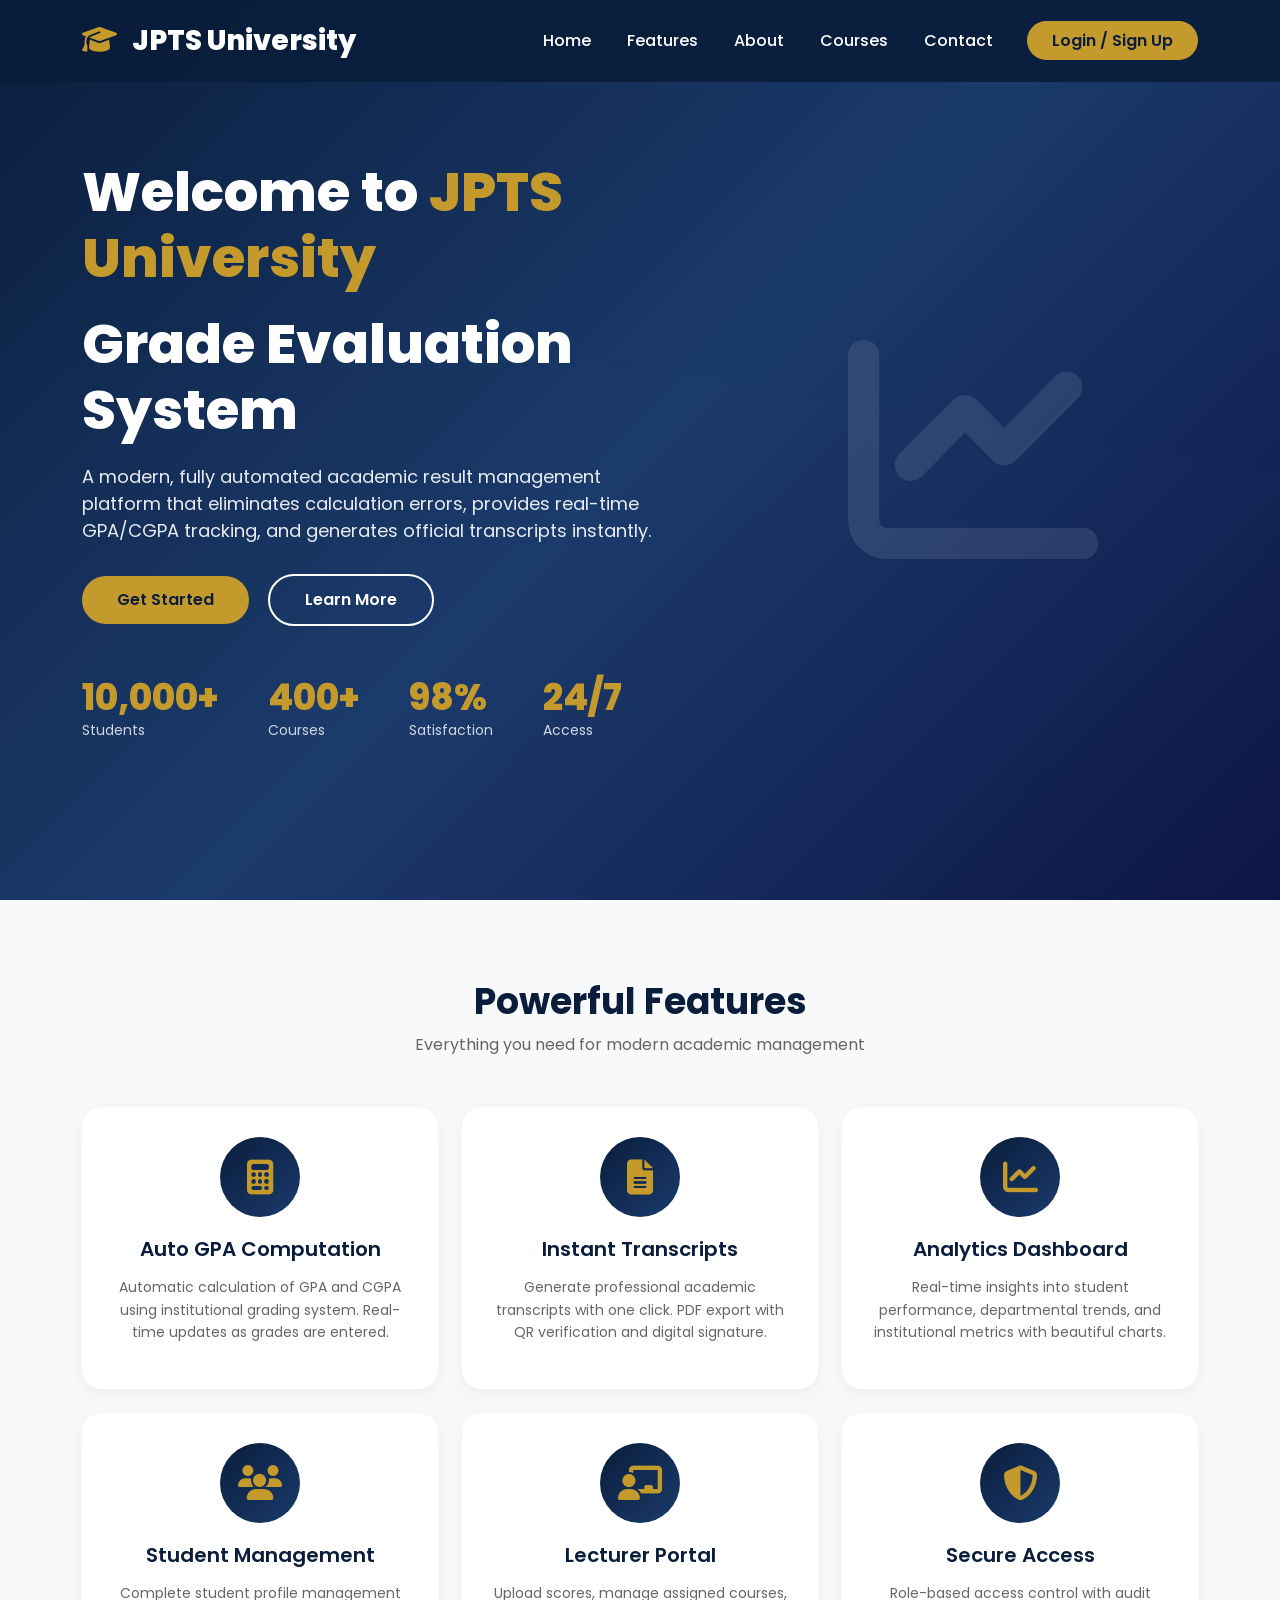
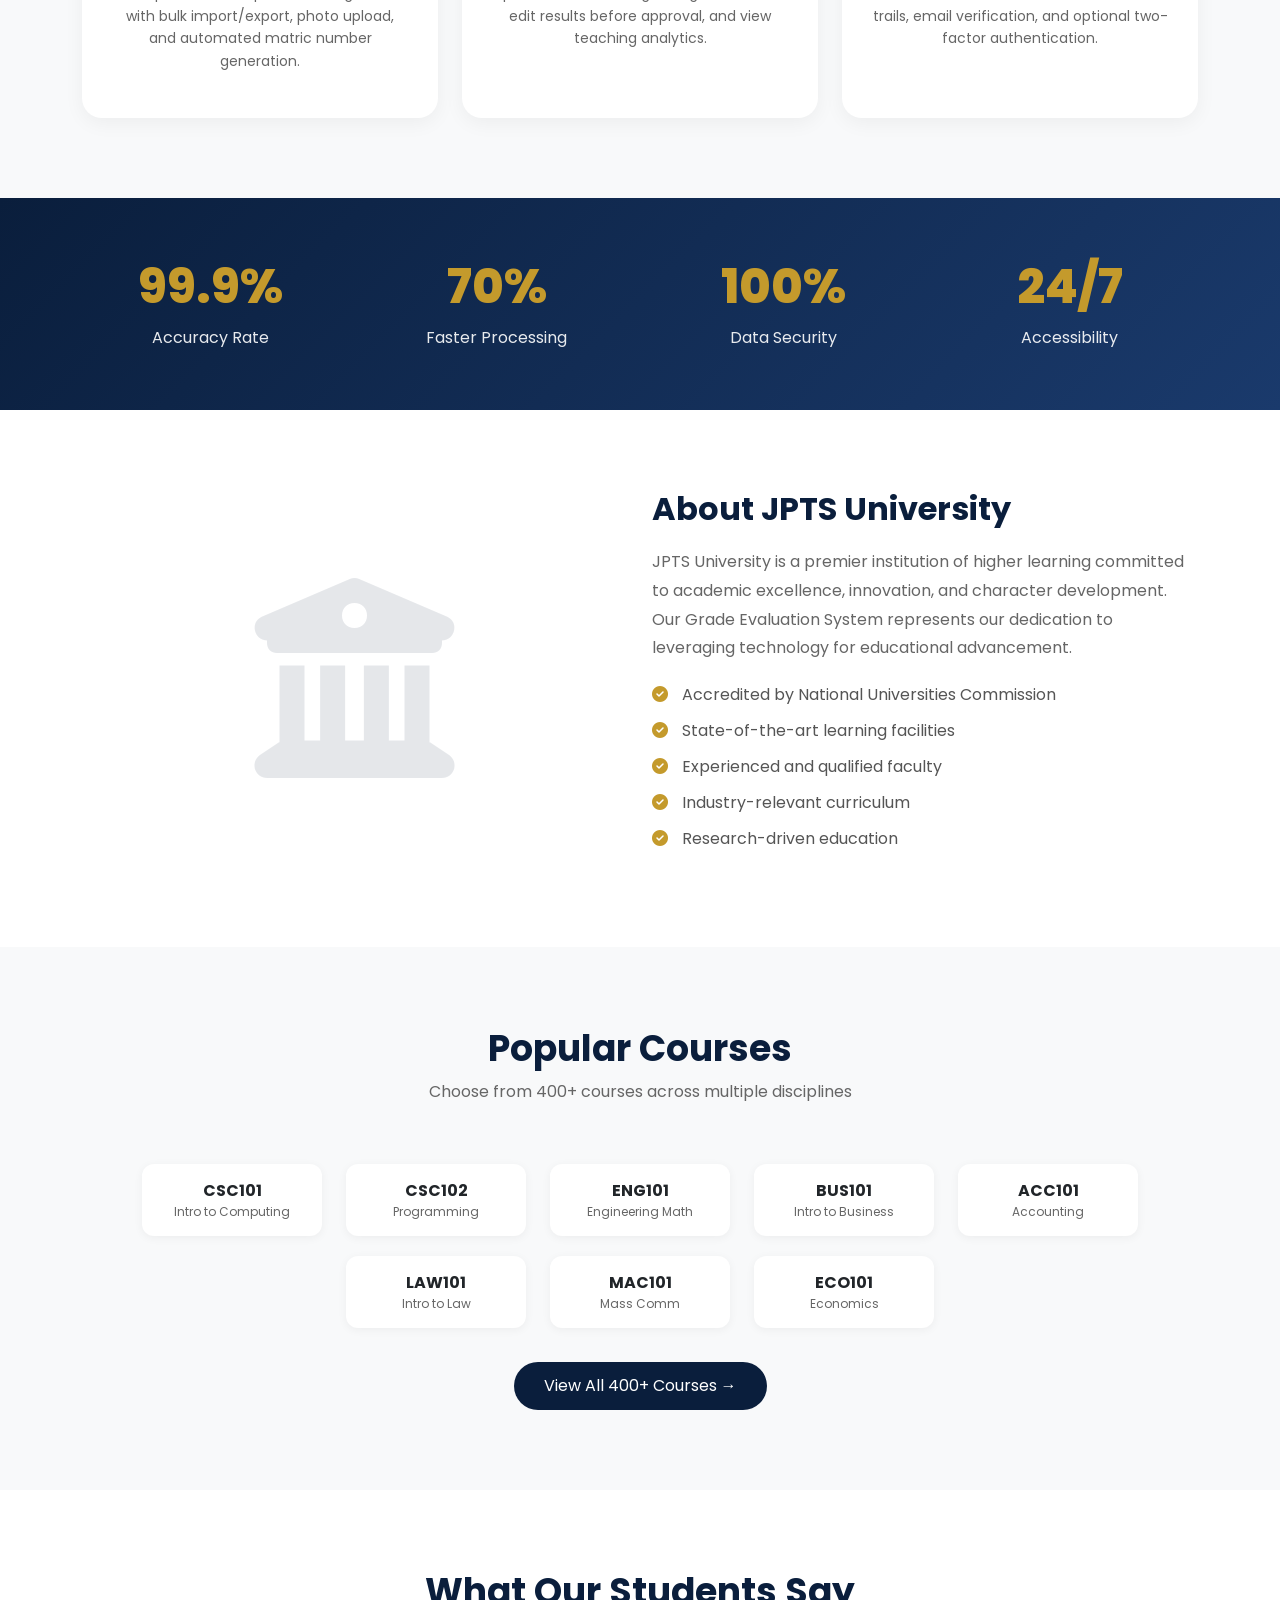
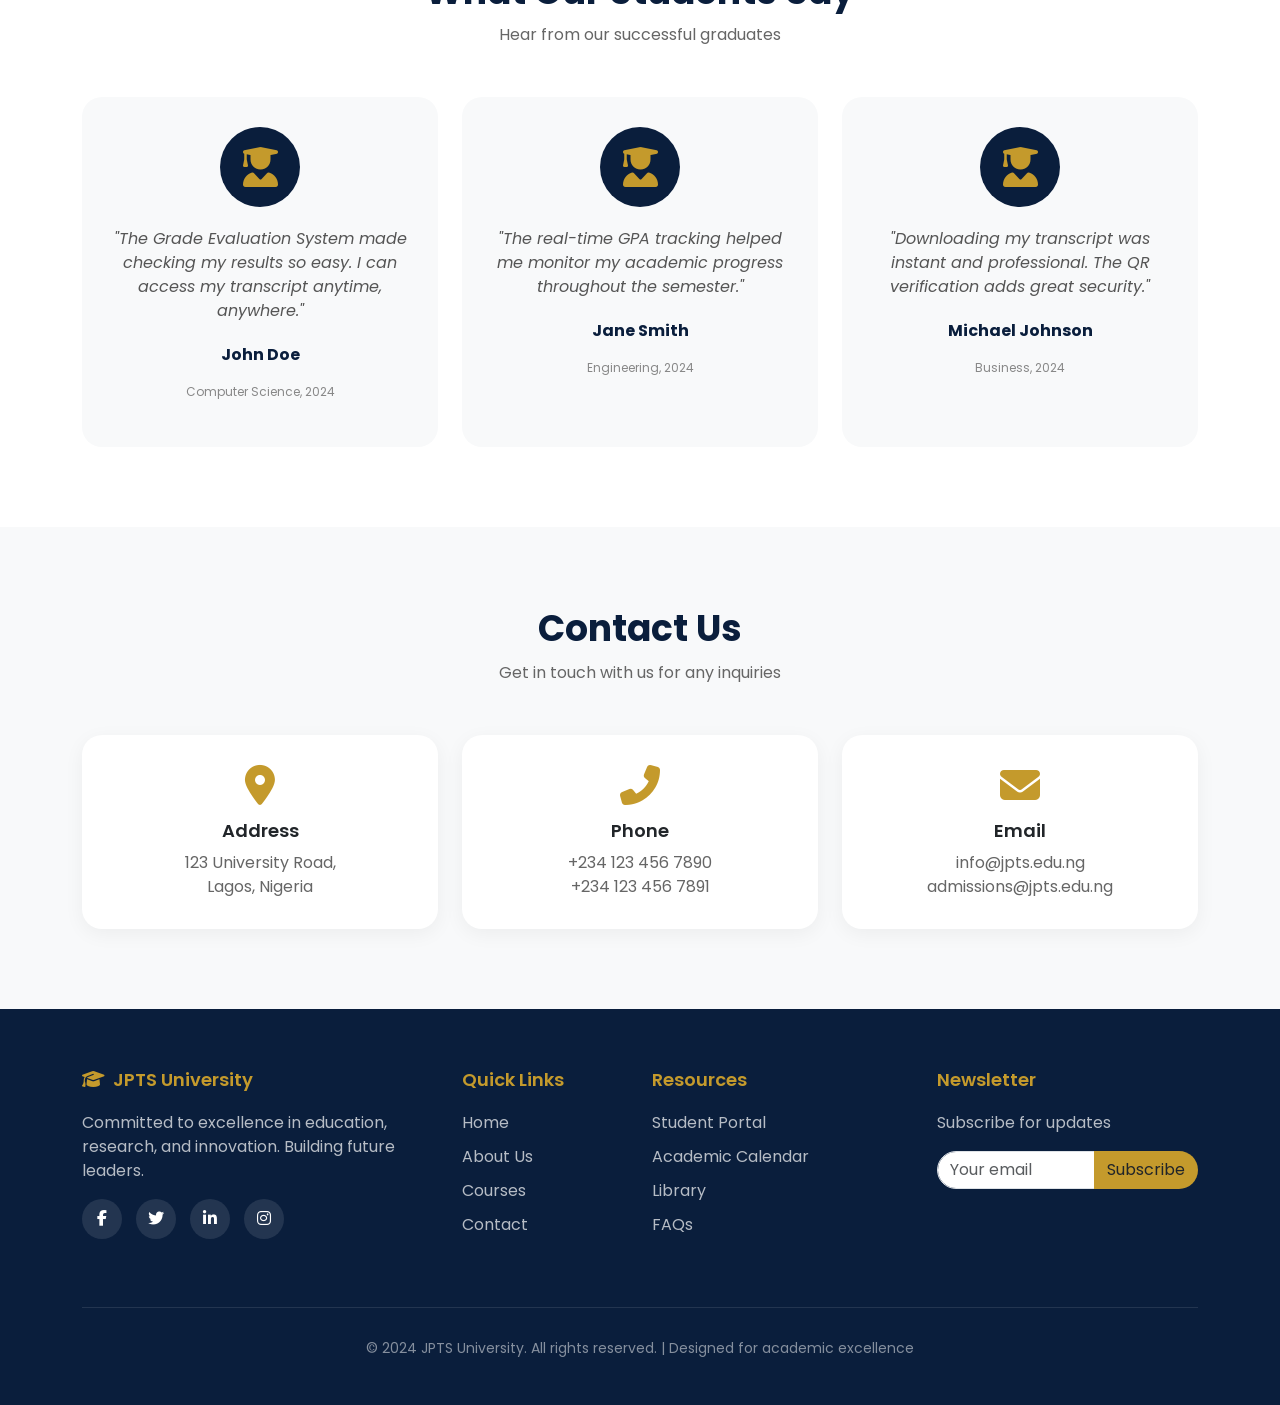
==== index.html @ 18e012ec "Add files via upload "Academic result management platform for JPTS Institute with GPA calculation, t" ====
<!DOCTYPE html>
<html lang="en">
<head>
    <meta charset="UTF-8">
    <meta name="viewport" content="width=device-width, initial-scale=1.0">
    <title>JPTS University - Grade Evaluation System</title>
    <link href="https://cdn.jsdelivr.net/npm/bootstrap@5.3.0/dist/css/bootstrap.min.css" rel="stylesheet">
    <link rel="stylesheet" href="https://cdnjs.cloudflare.com/ajax/libs/font-awesome/6.4.0/css/all.min.css">
    <link href="https://fonts.googleapis.com/css2?family=Poppins:wght@300;400;500;600;700;800&display=swap" rel="stylesheet">
    <style>
        * {
            margin: 0;
            padding: 0;
            box-sizing: border-box;
        }

        body {
            font-family: 'Poppins', sans-serif;
            overflow-x: hidden;
        }

        /* Navigation */
        .navbar {
            background: rgba(10, 30, 60, 0.95);
            backdrop-filter: blur(10px);
            padding: 15px 0;
            position: fixed;
            top: 0;
            width: 100%;
            z-index: 1000;
            transition: all 0.3s;
        }

        .navbar.scrolled {
            background: #0a1e3c;
            box-shadow: 0 5px 20px rgba(0,0,0,0.1);
        }

        .navbar-brand {
            font-size: 28px;
            font-weight: 800;
            color: white !important;
        }

        .navbar-brand i {
            color: #c49a2c;
            margin-right: 10px;
        }

        .nav-link {
            color: white !important;
            font-weight: 500;
            margin: 0 10px;
            transition: 0.3s;
        }

        .nav-link:hover {
            color: #c49a2c !important;
        }

        .btn-nav-login {
            background: #c49a2c;
            color: #0a1e3c;
            padding: 8px 25px;
            border-radius: 50px;
            font-weight: 600;
            transition: 0.3s;
            text-decoration: none;
        }

        .btn-nav-login:hover {
            background: #ffd700;
            transform: translateY(-2px);
            color: #0a1e3c;
        }

        /* Hero Section */
        .hero {
            min-height: 100vh;
            background: linear-gradient(135deg, #0a1e3c 0%, #1a3a6c 50%, #0c1445 100%);
            position: relative;
            display: flex;
            align-items: center;
            overflow: hidden;
        }

        .hero::before {
            content: '';
            position: absolute;
            top: 0;
            left: 0;
            right: 0;
            bottom: 0;
            background: url('data:image/svg+xml,<svg xmlns="http://www.w3.org/2000/svg" viewBox="0 0 1440 320"><path fill="rgba(255,255,255,0.05)" d="M0,96L48,112C96,128,192,160,288,160C384,160,480,128,576,122.7C672,117,768,139,864,154.7C960,171,1056,181,1152,165.3C1248,149,1344,107,1392,85.3L1440,64L1440,320L1392,320C1344,320,1248,320,1152,320C1056,320,960,320,864,320C768,320,672,320,576,320C480,320,384,320,288,320C192,320,96,320,48,320L0,320Z"></path></svg>') no-repeat bottom;
            background-size: cover;
            opacity: 0.1;
        }

        .hero-content {
            position: relative;
            z-index: 1;
            color: white;
            padding: 100px 0;
        }

        .hero-title {
            font-size: 55px;
            font-weight: 800;
            margin-bottom: 20px;
            line-height: 1.2;
        }

        .hero-title span {
            color: #c49a2c;
        }

        .hero-subtitle {
            font-size: 18px;
            margin-bottom: 30px;
            opacity: 0.9;
            max-width: 600px;
        }

        .hero-buttons .btn {
            padding: 12px 35px;
            border-radius: 50px;
            font-weight: 600;
            margin-right: 15px;
            transition: 0.3s;
            display: inline-block;
        }

        .btn-primary-custom {
            background: #c49a2c;
            color: #0a1e3c;
            border: none;
            text-decoration: none;
        }

        .btn-primary-custom:hover {
            background: #ffd700;
            transform: translateY(-3px);
            box-shadow: 0 10px 20px rgba(0,0,0,0.2);
            color: #0a1e3c;
        }

        .btn-outline-custom {
            background: transparent;
            border: 2px solid white;
            color: white;
            text-decoration: none;
        }

        .btn-outline-custom:hover {
            background: white;
            color: #0a1e3c;
            transform: translateY(-3px);
        }

        .hero-stats {
            display: flex;
            gap: 50px;
            margin-top: 50px;
        }

        .stat-item h3 {
            font-size: 36px;
            font-weight: 800;
            margin: 0;
            color: #c49a2c;
        }

        .stat-item p {
            margin: 0;
            font-size: 14px;
            opacity: 0.8;
        }

        /* Features Section */
        .features {
            padding: 80px 0;
            background: #f8f9fa;
        }

        .section-title {
            text-align: center;
            margin-bottom: 50px;
        }

        .section-title h2 {
            font-size: 36px;
            font-weight: 700;
            color: #0a1e3c;
            margin-bottom: 10px;
        }

        .section-title p {
            color: #666;
            font-size: 16px;
        }

        .feature-card {
            background: white;
            border-radius: 20px;
            padding: 30px;
            text-align: center;
            transition: all 0.3s;
            height: 100%;
            box-shadow: 0 5px 20px rgba(0,0,0,0.05);
        }

        .feature-card:hover {
            transform: translateY(-10px);
            box-shadow: 0 15px 35px rgba(0,0,0,0.1);
        }

        .feature-icon {
            width: 80px;
            height: 80px;
            background: linear-gradient(135deg, #0a1e3c, #1a3a6c);
            border-radius: 50%;
            display: flex;
            align-items: center;
            justify-content: center;
            margin: 0 auto 20px;
        }

        .feature-icon i {
            font-size: 35px;
            color: #c49a2c;
        }

        .feature-card h4 {
            font-size: 20px;
            font-weight: 600;
            margin-bottom: 15px;
            color: #0a1e3c;
        }

        .feature-card p {
            color: #666;
            font-size: 14px;
            line-height: 1.6;
        }

        /* About Section */
        .about {
            padding: 80px 0;
            background: white;
        }

        .about-image {
            text-align: center;
        }

        .about-image i {
            font-size: 200px;
            color: #0a1e3c;
            opacity: 0.1;
        }

        .about-content h3 {
            font-size: 32px;
            font-weight: 700;
            color: #0a1e3c;
            margin-bottom: 20px;
        }

        .about-content p {
            color: #666;
            line-height: 1.8;
            margin-bottom: 20px;
        }

        .about-list {
            list-style: none;
            padding: 0;
        }

        .about-list li {
            margin-bottom: 12px;
            color: #555;
        }

        .about-list li i {
            color: #c49a2c;
            margin-right: 10px;
        }

        /* Stats Section */
        .stats-section {
            background: linear-gradient(135deg, #0a1e3c, #1a3a6c);
            padding: 60px 0;
            color: white;
        }

        .stats-grid {
            display: grid;
            grid-template-columns: repeat(4, 1fr);
            gap: 30px;
            text-align: center;
        }

        .stats-item h2 {
            font-size: 48px;
            font-weight: 800;
            margin: 0;
            color: #c49a2c;
        }

        .stats-item p {
            margin: 10px 0 0;
            font-size: 16px;
            opacity: 0.9;
        }

        /* Courses Preview Section */
        .courses-preview {
            padding: 80px 0;
            background: #f8f9fa;
        }

        .course-badge {
            background: white;
            border-radius: 12px;
            padding: 15px 20px;
            margin: 10px;
            display: inline-block;
            box-shadow: 0 2px 10px rgba(0,0,0,0.05);
            transition: 0.3s;
            text-align: center;
            min-width: 180px;
        }

        .course-badge:hover {
            transform: translateY(-5px);
            box-shadow: 0 10px 25px rgba(0,0,0,0.1);
            background: #0a1e3c;
            color: white;
        }

        .course-badge .course-code {
            font-weight: 700;
            font-size: 16px;
        }

        .course-badge .course-title {
            font-size: 12px;
            color: #666;
        }

        .course-badge:hover .course-title {
            color: #ccc;
        }

        /* Testimonials */
        .testimonials {
            padding: 80px 0;
            background: white;
        }

        .testimonial-card {
            background: #f8f9fa;
            border-radius: 20px;
            padding: 30px;
            text-align: center;
            transition: 0.3s;
            height: 100%;
        }

        .testimonial-card:hover {
            transform: translateY(-5px);
        }

        .testimonial-avatar {
            width: 80px;
            height: 80px;
            background: #0a1e3c;
            border-radius: 50%;
            display: flex;
            align-items: center;
            justify-content: center;
            margin: 0 auto 20px;
        }

        .testimonial-avatar i {
            font-size: 40px;
            color: #c49a2c;
        }

        .testimonial-text {
            font-style: italic;
            color: #555;
            margin-bottom: 20px;
        }

        .testimonial-name {
            font-weight: 700;
            color: #0a1e3c;
        }

        .testimonial-title {
            font-size: 12px;
            color: #888;
        }

        /* Contact Section */
        .contact {
            padding: 80px 0;
            background: #f8f9fa;
        }

        .contact-info {
            background: white;
            border-radius: 20px;
            padding: 30px;
            text-align: center;
            height: 100%;
            box-shadow: 0 5px 20px rgba(0,0,0,0.05);
        }

        .contact-info i {
            font-size: 40px;
            color: #c49a2c;
            margin-bottom: 15px;
        }

        .contact-info h4 {
            font-size: 18px;
            font-weight: 600;
            margin-bottom: 10px;
        }

        .contact-info p {
            color: #666;
            margin: 0;
        }

        /* Footer */
        .footer {
            background: #0a1e3c;
            color: white;
            padding: 60px 0 30px;
        }

        .footer h5 {
            font-size: 18px;
            font-weight: 600;
            margin-bottom: 20px;
            color: #c49a2c;
        }

        .footer-links {
            list-style: none;
            padding: 0;
        }

        .footer-links li {
            margin-bottom: 10px;
        }

        .footer-links a {
            color: rgba(255,255,255,0.7);
            text-decoration: none;
            transition: 0.3s;
        }

        .footer-links a:hover {
            color: #c49a2c;
            padding-left: 5px;
        }

        .social-links a {
            display: inline-block;
            width: 40px;
            height: 40px;
            background: rgba(255,255,255,0.1);
            border-radius: 50%;
            text-align: center;
            line-height: 40px;
            color: white;
            margin-right: 10px;
            transition: 0.3s;
        }

        .social-links a:hover {
            background: #c49a2c;
            transform: translateY(-3px);
        }

        .footer-bottom {
            text-align: center;
            padding-top: 30px;
            margin-top: 30px;
            border-top: 1px solid rgba(255,255,255,0.1);
            font-size: 14px;
            color: rgba(255,255,255,0.5);
        }

        /* Back to Top */
        .back-to-top {
            position: fixed;
            bottom: 30px;
            right: 30px;
            width: 50px;
            height: 50px;
            background: #c49a2c;
            border-radius: 50%;
            display: flex;
            align-items: center;
            justify-content: center;
            color: #0a1e3c;
            cursor: pointer;
            opacity: 0;
            visibility: hidden;
            transition: 0.3s;
            z-index: 999;
        }

        .back-to-top.show {
            opacity: 1;
            visibility: visible;
        }

        .back-to-top:hover {
            background: #ffd700;
            transform: translateY(-3px);
        }

        /* Responsive */
        @media (max-width: 768px) {
            .hero-title {
                font-size: 36px;
            }
            .stats-grid {
                grid-template-columns: repeat(2, 1fr);
            }
            .hero-stats {
                flex-wrap: wrap;
                gap: 20px;
            }
            .section-title h2 {
                font-size: 28px;
            }
        }
    </style>
</head>
<body>
    <!-- Navigation -->
    <nav class="navbar navbar-expand-lg">
        <div class="container">
            <a class="navbar-brand" href="#">
                <i class="fas fa-graduation-cap"></i> JPTS University
            </a>
            <button class="navbar-toggler" type="button" data-bs-toggle="collapse" data-bs-target="#navbarNav">
                <span class="navbar-toggler-icon bg-white rounded"></span>
            </button>
            <div class="collapse navbar-collapse" id="navbarNav">
                <ul class="navbar-nav ms-auto align-items-center">
                    <li class="nav-item"><a class="nav-link" href="#home">Home</a></li>
                    <li class="nav-item"><a class="nav-link" href="#features">Features</a></li>
                    <li class="nav-item"><a class="nav-link" href="#about">About</a></li>
                    <li class="nav-item"><a class="nav-link" href="#courses">Courses</a></li>
                    <li class="nav-item"><a class="nav-link" href="#contact">Contact</a></li>
                    <li class="nav-item ms-lg-3">
                        <a class="btn-nav-login" href="login.html">Login / Sign Up</a>
                    </li>
                </ul>
            </div>
        </div>
    </nav>

    <!-- Hero Section -->
    <section id="home" class="hero">
        <div class="container">
            <div class="hero-content">
                <div class="row align-items-center">
                    <div class="col-lg-7">
                        <h1 class="hero-title">Welcome to <span>JPTS University</span></h1>
                        <h1 class="hero-title">Grade Evaluation System</h1>
                        <p class="hero-subtitle">A modern, fully automated academic result management platform that eliminates calculation errors, provides real-time GPA/CGPA tracking, and generates official transcripts instantly.</p>
                        <div class="hero-buttons">
                            <a href="login.html" class="btn btn-primary-custom">Get Started</a>
                            <a href="#features" class="btn btn-outline-custom">Learn More</a>
                        </div>
                        <div class="hero-stats">
                            <div class="stat-item">
                                <h3>10,000+</h3>
                                <p>Students</p>
                            </div>
                            <div class="stat-item">
                                <h3>400+</h3>
                                <p>Courses</p>
                            </div>
                            <div class="stat-item">
                                <h3>98%</h3>
                                <p>Satisfaction</p>
                            </div>
                            <div class="stat-item">
                                <h3>24/7</h3>
                                <p>Access</p>
                            </div>
                        </div>
                    </div>
                    <div class="col-lg-5 text-center d-none d-lg-block">
                        <i class="fas fa-chart-line" style="font-size: 250px; color: rgba(255,255,255,0.1);"></i>
                    </div>
                </div>
            </div>
        </div>
    </section>

    <!-- Features Section -->
    <section id="features" class="features">
        <div class="container">
            <div class="section-title">
                <h2>Powerful Features</h2>
                <p>Everything you need for modern academic management</p>
            </div>
            <div class="row g-4">
                <div class="col-md-6 col-lg-4">
                    <div class="feature-card">
                        <div class="feature-icon"><i class="fas fa-calculator"></i></div>
                        <h4>Auto GPA Computation</h4>
                        <p>Automatic calculation of GPA and CGPA using institutional grading system. Real-time updates as grades are entered.</p>
                    </div>
                </div>
                <div class="col-md-6 col-lg-4">
                    <div class="feature-card">
                        <div class="feature-icon"><i class="fas fa-file-alt"></i></div>
                        <h4>Instant Transcripts</h4>
                        <p>Generate professional academic transcripts with one click. PDF export with QR verification and digital signature.</p>
                    </div>
                </div>
                <div class="col-md-6 col-lg-4">
                    <div class="feature-card">
                        <div class="feature-icon"><i class="fas fa-chart-line"></i></div>
                        <h4>Analytics Dashboard</h4>
                        <p>Real-time insights into student performance, departmental trends, and institutional metrics with beautiful charts.</p>
                    </div>
                </div>
                <div class="col-md-6 col-lg-4">
                    <div class="feature-card">
                        <div class="feature-icon"><i class="fas fa-users"></i></div>
                        <h4>Student Management</h4>
                        <p>Complete student profile management with bulk import/export, photo upload, and automated matric number generation.</p>
                    </div>
                </div>
                <div class="col-md-6 col-lg-4">
                    <div class="feature-card">
                        <div class="feature-icon"><i class="fas fa-chalkboard-teacher"></i></div>
                        <h4>Lecturer Portal</h4>
                        <p>Upload scores, manage assigned courses, edit results before approval, and view teaching analytics.</p>
                    </div>
                </div>
                <div class="col-md-6 col-lg-4">
                    <div class="feature-card">
                        <div class="feature-icon"><i class="fas fa-shield-alt"></i></div>
                        <h4>Secure Access</h4>
                        <p>Role-based access control with audit trails, email verification, and optional two-factor authentication.</p>
                    </div>
                </div>
            </div>
        </div>
    </section>

    <!-- Stats Section -->
    <section class="stats-section">
        <div class="container">
            <div class="stats-grid">
                <div class="stats-item">
                    <h2>99.9%</h2>
                    <p>Accuracy Rate</p>
                </div>
                <div class="stats-item">
                    <h2>70%</h2>
                    <p>Faster Processing</p>
                </div>
                <div class="stats-item">
                    <h2>100%</h2>
                    <p>Data Security</p>
                </div>
                <div class="stats-item">
                    <h2>24/7</h2>
                    <p>Accessibility</p>
                </div>
            </div>
        </div>
    </section>

    <!-- About Section -->
    <section id="about" class="about">
        <div class="container">
            <div class="row align-items-center">
                <div class="col-lg-6">
                    <div class="about-image">
                        <i class="fas fa-university"></i>
                    </div>
                </div>
                <div class="col-lg-6">
                    <div class="about-content">
                        <h3>About JPTS University</h3>
                        <p>JPTS University is a premier institution of higher learning committed to academic excellence, innovation, and character development. Our Grade Evaluation System represents our dedication to leveraging technology for educational advancement.</p>
                        <ul class="about-list">
                            <li><i class="fas fa-check-circle"></i> Accredited by National Universities Commission</li>
                            <li><i class="fas fa-check-circle"></i> State-of-the-art learning facilities</li>
                            <li><i class="fas fa-check-circle"></i> Experienced and qualified faculty</li>
                            <li><i class="fas fa-check-circle"></i> Industry-relevant curriculum</li>
                            <li><i class="fas fa-check-circle"></i> Research-driven education</li>
                        </ul>
                    </div>
                </div>
            </div>
        </div>
    </section>

    <!-- Courses Preview Section -->
    <section id="courses" class="courses-preview">
        <div class="container">
            <div class="section-title">
                <h2>Popular Courses</h2>
                <p>Choose from 400+ courses across multiple disciplines</p>
            </div>
            <div class="text-center">
                <div class="course-badge">
                    <div class="course-code">CSC101</div>
                    <div class="course-title">Intro to Computing</div>
                </div>
                <div class="course-badge">
                    <div class="course-code">CSC102</div>
                    <div class="course-title">Programming</div>
                </div>
                <div class="course-badge">
                    <div class="course-code">ENG101</div>
                    <div class="course-title">Engineering Math</div>
                </div>
                <div class="course-badge">
                    <div class="course-code">BUS101</div>
                    <div class="course-title">Intro to Business</div>
                </div>
                <div class="course-badge">
                    <div class="course-code">ACC101</div>
                    <div class="course-title">Accounting</div>
                </div>
                <div class="course-badge">
                    <div class="course-code">LAW101</div>
                    <div class="course-title">Intro to Law</div>
                </div>
                <div class="course-badge">
                    <div class="course-code">MAC101</div>
                    <div class="course-title">Mass Comm</div>
                </div>
                <div class="course-badge">
                    <div class="course-code">ECO101</div>
                    <div class="course-title">Economics</div>
                </div>
            </div>
            <div class="text-center mt-4">
                <a href="login.html" class="btn btn-primary-custom" style="background: #0a1e3c; color: white; padding: 12px 30px; border-radius: 50px;">View All 400+ Courses →</a>
            </div>
        </div>
    </section>

    <!-- Testimonials -->
    <section class="testimonials">
        <div class="container">
            <div class="section-title">
                <h2>What Our Students Say</h2>
                <p>Hear from our successful graduates</p>
            </div>
            <div class="row g-4">
                <div class="col-md-4">
                    <div class="testimonial-card">
                        <div class="testimonial-avatar"><i class="fas fa-user-graduate"></i></div>
                        <p class="testimonial-text">"The Grade Evaluation System made checking my results so easy. I can access my transcript anytime, anywhere."</p>
                        <p class="testimonial-name">John Doe</p>
                        <p class="testimonial-title">Computer Science, 2024</p>
                    </div>
                </div>
                <div class="col-md-4">
                    <div class="testimonial-card">
                        <div class="testimonial-avatar"><i class="fas fa-user-graduate"></i></div>
                        <p class="testimonial-text">"The real-time GPA tracking helped me monitor my academic progress throughout the semester."</p>
                        <p class="testimonial-name">Jane Smith</p>
                        <p class="testimonial-title">Engineering, 2024</p>
                    </div>
                </div>
                <div class="col-md-4">
                    <div class="testimonial-card">
                        <div class="testimonial-avatar"><i class="fas fa-user-graduate"></i></div>
                        <p class="testimonial-text">"Downloading my transcript was instant and professional. The QR verification adds great security."</p>
                        <p class="testimonial-name">Michael Johnson</p>
                        <p class="testimonial-title">Business, 2024</p>
                    </div>
                </div>
            </div>
        </div>
    </section>

    <!-- Contact Section -->
    <section id="contact" class="contact">
        <div class="container">
            <div class="section-title">
                <h2>Contact Us</h2>
                <p>Get in touch with us for any inquiries</p>
            </div>
            <div class="row g-4">
                <div class="col-md-4">
                    <div class="contact-info">
                        <i class="fas fa-map-marker-alt"></i>
                        <h4>Address</h4>
                        <p>123 University Road,<br>Lagos, Nigeria</p>
                    </div>
                </div>
                <div class="col-md-4">
                    <div class="contact-info">
                        <i class="fas fa-phone-alt"></i>
                        <h4>Phone</h4>
                        <p>+234 123 456 7890<br>+234 123 456 7891</p>
                    </div>
                </div>
                <div class="col-md-4">
                    <div class="contact-info">
                        <i class="fas fa-envelope"></i>
                        <h4>Email</h4>
                        <p>info@jpts.edu.ng<br>admissions@jpts.edu.ng</p>
                    </div>
                </div>
            </div>
        </div>
    </section>

    <!-- Footer -->
    <footer class="footer">
        <div class="container">
            <div class="row">
                <div class="col-lg-4 mb-4">
                    <h5><i class="fas fa-graduation-cap me-2"></i>JPTS University</h5>
                    <p style="color: rgba(255,255,255,0.7);">Committed to excellence in education, research, and innovation. Building future leaders.</p>
                    <div class="social-links mt-3">
                        <a href="#"><i class="fab fa-facebook-f"></i></a>
                        <a href="#"><i class="fab fa-twitter"></i></a>
                        <a href="#"><i class="fab fa-linkedin-in"></i></a>
                        <a href="#"><i class="fab fa-instagram"></i></a>
                    </div>
                </div>
                <div class="col-lg-2 col-md-6 mb-4">
                    <h5>Quick Links</h5>
                    <ul class="footer-links">
                        <li><a href="#home">Home</a></li>
                        <li><a href="#about">About Us</a></li>
                        <li><a href="#courses">Courses</a></li>
                        <li><a href="#contact">Contact</a></li>
                    </ul>
                </div>
                <div class="col-lg-3 col-md-6 mb-4">
                    <h5>Resources</h5>
                    <ul class="footer-links">
                        <li><a href="#">Student Portal</a></li>
                        <li><a href="#">Academic Calendar</a></li>
                        <li><a href="#">Library</a></li>
                        <li><a href="#">FAQs</a></li>
                    </ul>
                </div>
                <div class="col-lg-3 mb-4">
                    <h5>Newsletter</h5>
                    <p style="color: rgba(255,255,255,0.7);">Subscribe for updates</p>
                    <div class="input-group">
                        <input type="email" class="form-control" placeholder="Your email" style="border-radius: 50px 0 0 50px;">
                        <button class="btn" style="background: #c49a2c; border-radius: 0 50px 50px 0;">Subscribe</button>
                    </div>
                </div>
            </div>
            <div class="footer-bottom">
                <p>&copy; 2024 JPTS University. All rights reserved. | Designed for academic excellence</p>
            </div>
        </div>
    </footer>

    <!-- Back to Top Button -->
    <div class="back-to-top" id="backToTop">
        <i class="fas fa-arrow-up"></i>
    </div>

    <script src="https://cdn.jsdelivr.net/npm/bootstrap@5.3.0/dist/js/bootstrap.bundle.min.js"></script>
    <script>
        // Navbar scroll effect
        window.addEventListener('scroll', function() {
            const navbar = document.querySelector('.navbar');
            const backToTop = document.getElementById('backToTop');
            
            if (window.scrollY > 50) {
                navbar.classList.add('scrolled');
                backToTop.classList.add('show');
            } else {
                navbar.classList.remove('scrolled');
                backToTop.classList.remove('show');
            }
        });
        
        // Back to top
        document.getElementById('backToTop').addEventListener('click', function() {
            window.scrollTo({ top: 0, behavior: 'smooth' });
        });
        
        // Smooth scroll for anchor links
        document.querySelectorAll('a[href^="#"]').forEach(anchor => {
            anchor.addEventListener('click', function(e) {
                e.preventDefault();
                const target = document.querySelector(this.getAttribute('href'));
                if (target) {
                    target.scrollIntoView({ behavior: 'smooth' });
                }
            });
        });
    </script>
</body>
</html>
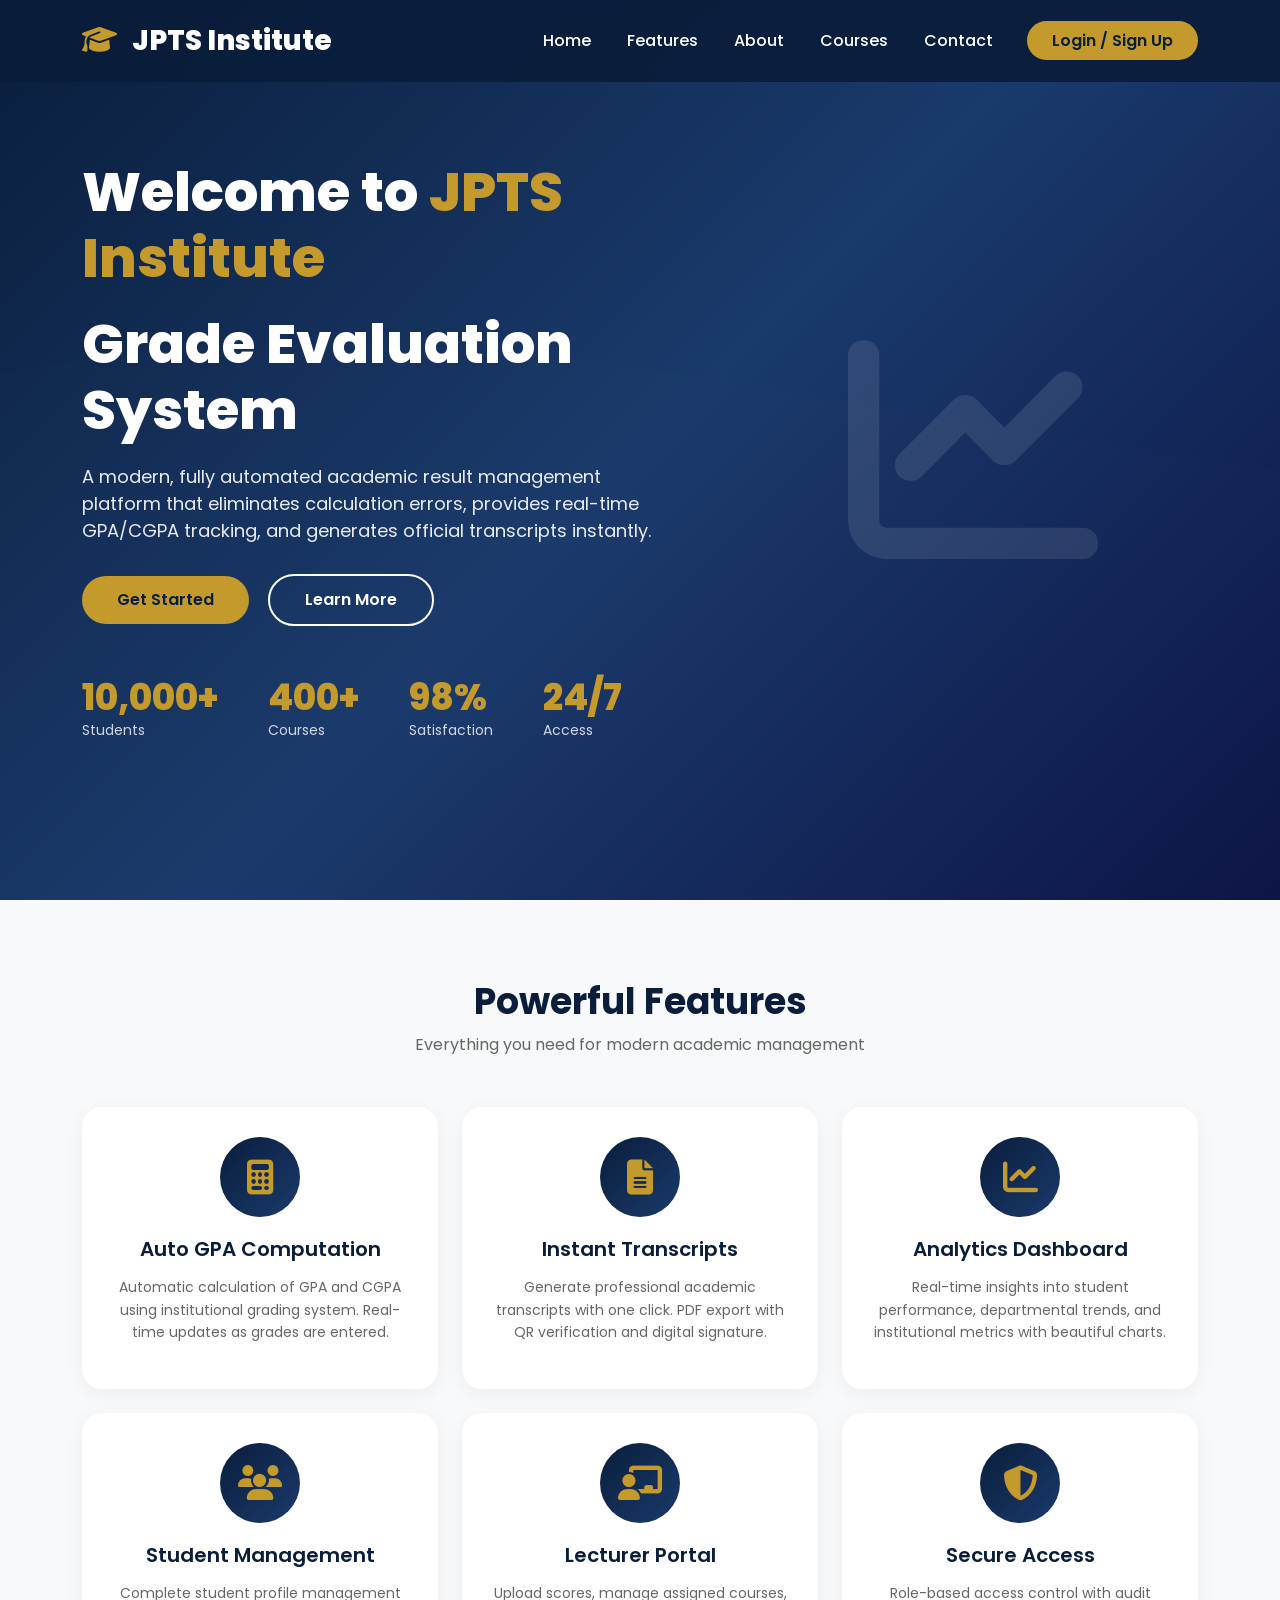
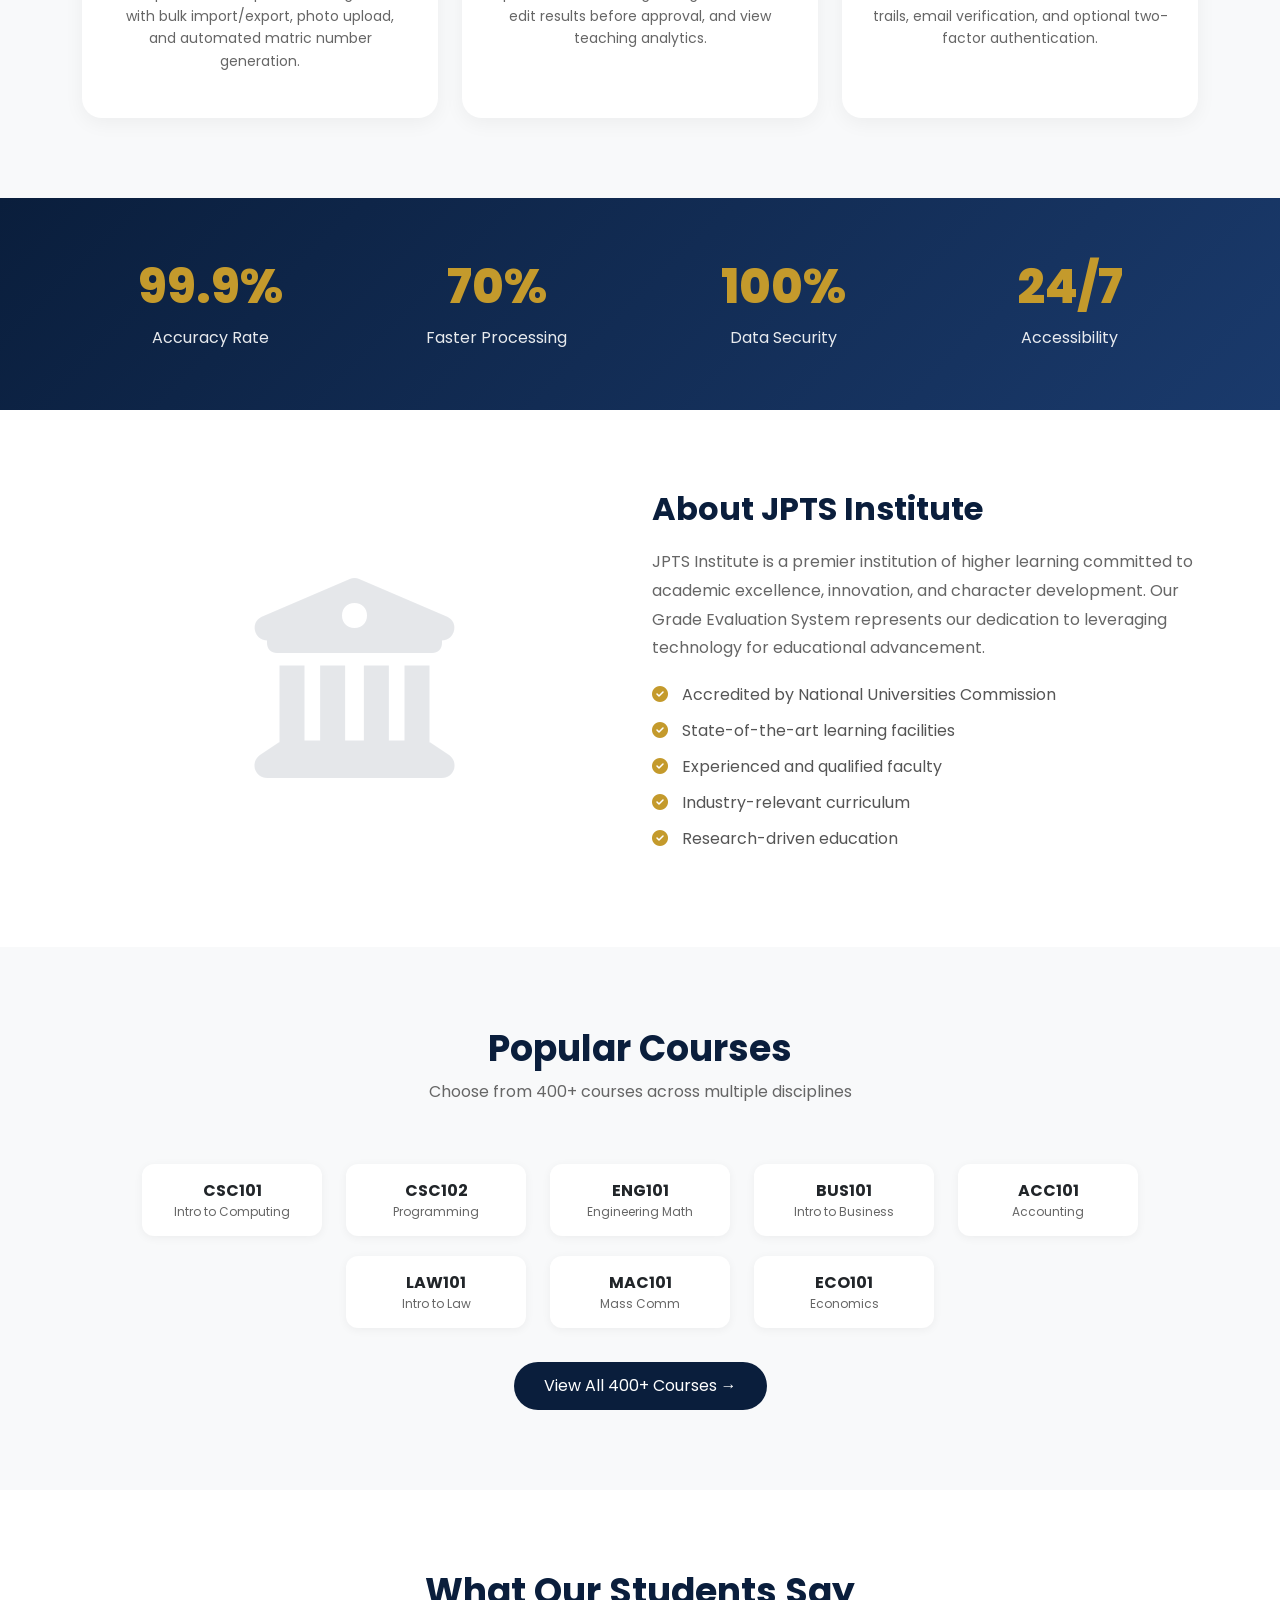
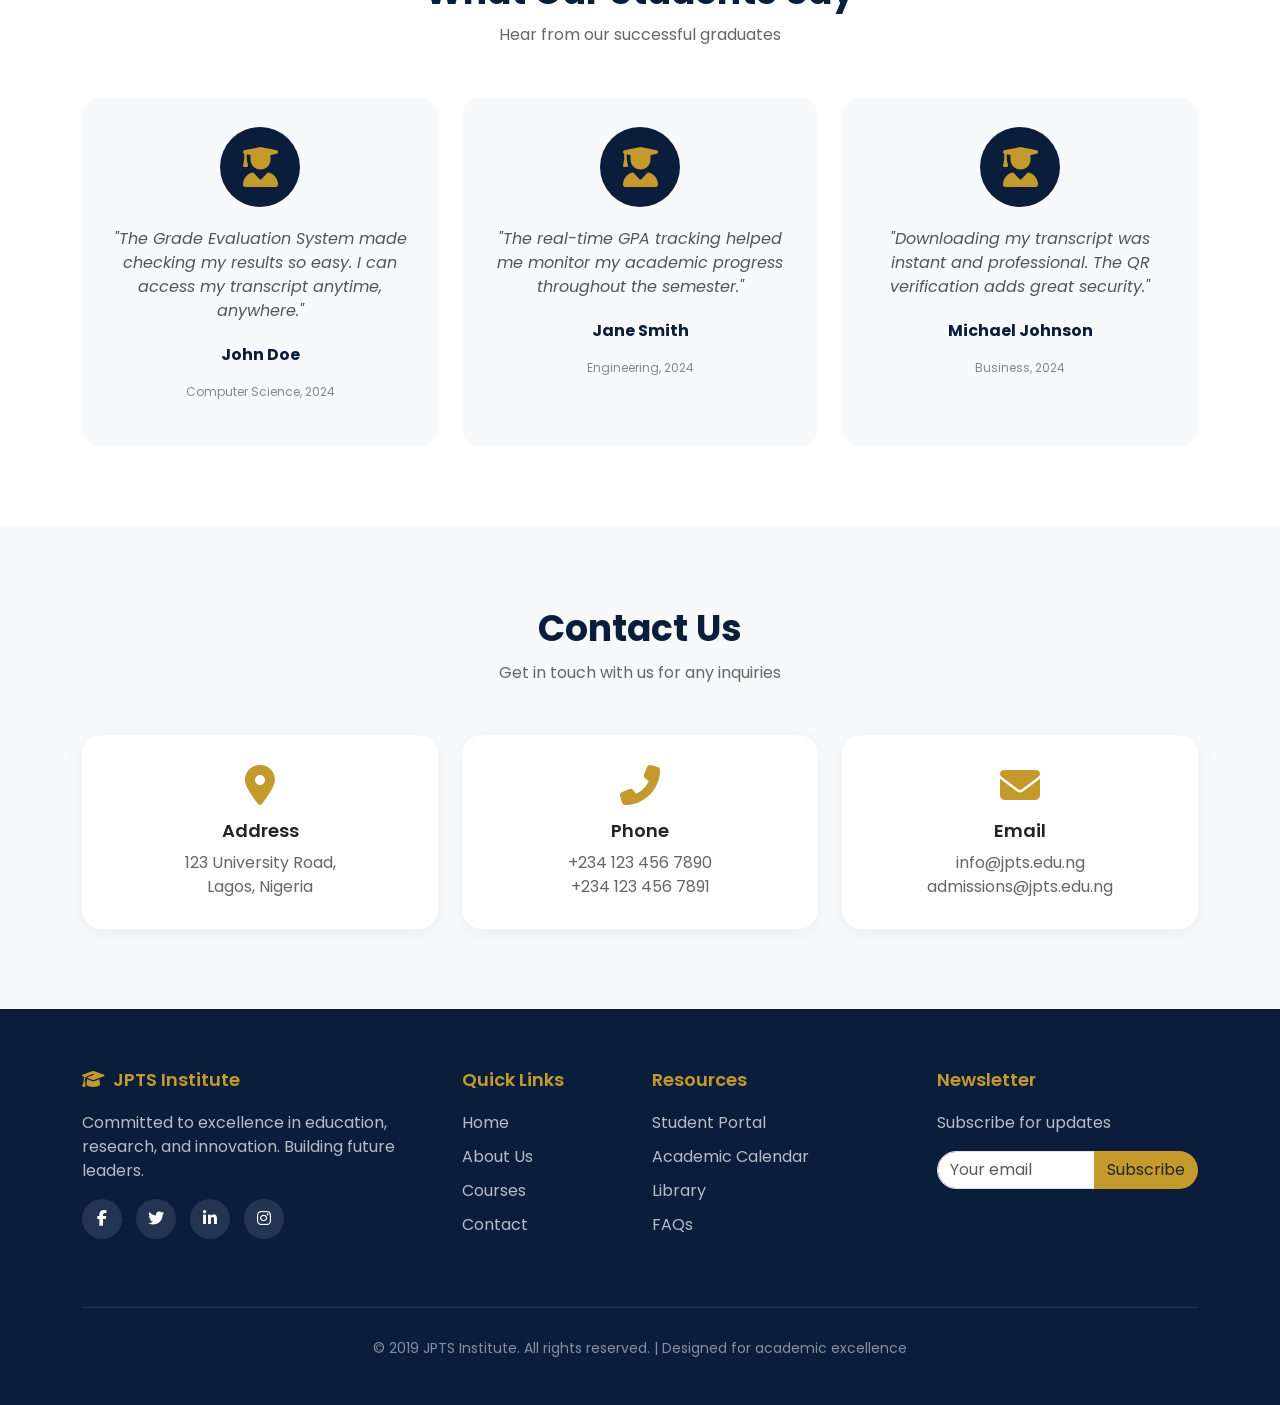
==== commit 3bfd019a: "Updated dashboard UI and logic" ====
--- a/index.html
+++ b/index.html
@@ -1,918 +1,918 @@
-<!DOCTYPE html>
-<html lang="en">
-<head>
-    <meta charset="UTF-8">
-    <meta name="viewport" content="width=device-width, initial-scale=1.0">
-    <title>JPTS University - Grade Evaluation System</title>
-    <link href="https://cdn.jsdelivr.net/npm/bootstrap@5.3.0/dist/css/bootstrap.min.css" rel="stylesheet">
-    <link rel="stylesheet" href="https://cdnjs.cloudflare.com/ajax/libs/font-awesome/6.4.0/css/all.min.css">
-    <link href="https://fonts.googleapis.com/css2?family=Poppins:wght@300;400;500;600;700;800&display=swap" rel="stylesheet">
-    <style>
-        * {
-            margin: 0;
-            padding: 0;
-            box-sizing: border-box;
-        }
-
-        body {
-            font-family: 'Poppins', sans-serif;
-            overflow-x: hidden;
-        }
-
-        /* Navigation */
-        .navbar {
-            background: rgba(10, 30, 60, 0.95);
-            backdrop-filter: blur(10px);
-            padding: 15px 0;
-            position: fixed;
-            top: 0;
-            width: 100%;
-            z-index: 1000;
-            transition: all 0.3s;
-        }
-
-        .navbar.scrolled {
-            background: #0a1e3c;
-            box-shadow: 0 5px 20px rgba(0,0,0,0.1);
-        }
-
-        .navbar-brand {
-            font-size: 28px;
-            font-weight: 800;
-            color: white !important;
-        }
-
-        .navbar-brand i {
-            color: #c49a2c;
-            margin-right: 10px;
-        }
-
-        .nav-link {
-            color: white !important;
-            font-weight: 500;
-            margin: 0 10px;
-            transition: 0.3s;
-        }
-
-        .nav-link:hover {
-            color: #c49a2c !important;
-        }
-
-        .btn-nav-login {
-            background: #c49a2c;
-            color: #0a1e3c;
-            padding: 8px 25px;
-            border-radius: 50px;
-            font-weight: 600;
-            transition: 0.3s;
-            text-decoration: none;
-        }
-
-        .btn-nav-login:hover {
-            background: #ffd700;
-            transform: translateY(-2px);
-            color: #0a1e3c;
-        }
-
-        /* Hero Section */
-        .hero {
-            min-height: 100vh;
-            background: linear-gradient(135deg, #0a1e3c 0%, #1a3a6c 50%, #0c1445 100%);
-            position: relative;
-            display: flex;
-            align-items: center;
-            overflow: hidden;
-        }
-
-        .hero::before {
-            content: '';
-            position: absolute;
-            top: 0;
-            left: 0;
-            right: 0;
-            bottom: 0;
-            background: url('data:image/svg+xml,<svg xmlns="http://www.w3.org/2000/svg" viewBox="0 0 1440 320"><path fill="rgba(255,255,255,0.05)" d="M0,96L48,112C96,128,192,160,288,160C384,160,480,128,576,122.7C672,117,768,139,864,154.7C960,171,1056,181,1152,165.3C1248,149,1344,107,1392,85.3L1440,64L1440,320L1392,320C1344,320,1248,320,1152,320C1056,320,960,320,864,320C768,320,672,320,576,320C480,320,384,320,288,320C192,320,96,320,48,320L0,320Z"></path></svg>') no-repeat bottom;
-            background-size: cover;
-            opacity: 0.1;
-        }
-
-        .hero-content {
-            position: relative;
-            z-index: 1;
-            color: white;
-            padding: 100px 0;
-        }
-
-        .hero-title {
-            font-size: 55px;
-            font-weight: 800;
-            margin-bottom: 20px;
-            line-height: 1.2;
-        }
-
-        .hero-title span {
-            color: #c49a2c;
-        }
-
-        .hero-subtitle {
-            font-size: 18px;
-            margin-bottom: 30px;
-            opacity: 0.9;
-            max-width: 600px;
-        }
-
-        .hero-buttons .btn {
-            padding: 12px 35px;
-            border-radius: 50px;
-            font-weight: 600;
-            margin-right: 15px;
-            transition: 0.3s;
-            display: inline-block;
-        }
-
-        .btn-primary-custom {
-            background: #c49a2c;
-            color: #0a1e3c;
-            border: none;
-            text-decoration: none;
-        }
-
-        .btn-primary-custom:hover {
-            background: #ffd700;
-            transform: translateY(-3px);
-            box-shadow: 0 10px 20px rgba(0,0,0,0.2);
-            color: #0a1e3c;
-        }
-
-        .btn-outline-custom {
-            background: transparent;
-            border: 2px solid white;
-            color: white;
-            text-decoration: none;
-        }
-
-        .btn-outline-custom:hover {
-            background: white;
-            color: #0a1e3c;
-            transform: translateY(-3px);
-        }
-
-        .hero-stats {
-            display: flex;
-            gap: 50px;
-            margin-top: 50px;
-        }
-
-        .stat-item h3 {
-            font-size: 36px;
-            font-weight: 800;
-            margin: 0;
-            color: #c49a2c;
-        }
-
-        .stat-item p {
-            margin: 0;
-            font-size: 14px;
-            opacity: 0.8;
-        }
-
-        /* Features Section */
-        .features {
-            padding: 80px 0;
-            background: #f8f9fa;
-        }
-
-        .section-title {
-            text-align: center;
-            margin-bottom: 50px;
-        }
-
-        .section-title h2 {
-            font-size: 36px;
-            font-weight: 700;
-            color: #0a1e3c;
-            margin-bottom: 10px;
-        }
-
-        .section-title p {
-            color: #666;
-            font-size: 16px;
-        }
-
-        .feature-card {
-            background: white;
-            border-radius: 20px;
-            padding: 30px;
-            text-align: center;
-            transition: all 0.3s;
-            height: 100%;
-            box-shadow: 0 5px 20px rgba(0,0,0,0.05);
-        }
-
-        .feature-card:hover {
-            transform: translateY(-10px);
-            box-shadow: 0 15px 35px rgba(0,0,0,0.1);
-        }
-
-        .feature-icon {
-            width: 80px;
-            height: 80px;
-            background: linear-gradient(135deg, #0a1e3c, #1a3a6c);
-            border-radius: 50%;
-            display: flex;
-            align-items: center;
-            justify-content: center;
-            margin: 0 auto 20px;
-        }
-
-        .feature-icon i {
-            font-size: 35px;
-            color: #c49a2c;
-        }
-
-        .feature-card h4 {
-            font-size: 20px;
-            font-weight: 600;
-            margin-bottom: 15px;
-            color: #0a1e3c;
-        }
-
-        .feature-card p {
-            color: #666;
-            font-size: 14px;
-            line-height: 1.6;
-        }
-
-        /* About Section */
-        .about {
-            padding: 80px 0;
-            background: white;
-        }
-
-        .about-image {
-            text-align: center;
-        }
-
-        .about-image i {
-            font-size: 200px;
-            color: #0a1e3c;
-            opacity: 0.1;
-        }
-
-        .about-content h3 {
-            font-size: 32px;
-            font-weight: 700;
-            color: #0a1e3c;
-            margin-bottom: 20px;
-        }
-
-        .about-content p {
-            color: #666;
-            line-height: 1.8;
-            margin-bottom: 20px;
-        }
-
-        .about-list {
-            list-style: none;
-            padding: 0;
-        }
-
-        .about-list li {
-            margin-bottom: 12px;
-            color: #555;
-        }
-
-        .about-list li i {
-            color: #c49a2c;
-            margin-right: 10px;
-        }
-
-        /* Stats Section */
-        .stats-section {
-            background: linear-gradient(135deg, #0a1e3c, #1a3a6c);
-            padding: 60px 0;
-            color: white;
-        }
-
-        .stats-grid {
-            display: grid;
-            grid-template-columns: repeat(4, 1fr);
-            gap: 30px;
-            text-align: center;
-        }
-
-        .stats-item h2 {
-            font-size: 48px;
-            font-weight: 800;
-            margin: 0;
-            color: #c49a2c;
-        }
-
-        .stats-item p {
-            margin: 10px 0 0;
-            font-size: 16px;
-            opacity: 0.9;
-        }
-
-        /* Courses Preview Section */
-        .courses-preview {
-            padding: 80px 0;
-            background: #f8f9fa;
-        }
-
-        .course-badge {
-            background: white;
-            border-radius: 12px;
-            padding: 15px 20px;
-            margin: 10px;
-            display: inline-block;
-            box-shadow: 0 2px 10px rgba(0,0,0,0.05);
-            transition: 0.3s;
-            text-align: center;
-            min-width: 180px;
-        }
-
-        .course-badge:hover {
-            transform: translateY(-5px);
-            box-shadow: 0 10px 25px rgba(0,0,0,0.1);
-            background: #0a1e3c;
-            color: white;
-        }
-
-        .course-badge .course-code {
-            font-weight: 700;
-            font-size: 16px;
-        }
-
-        .course-badge .course-title {
-            font-size: 12px;
-            color: #666;
-        }
-
-        .course-badge:hover .course-title {
-            color: #ccc;
-        }
-
-        /* Testimonials */
-        .testimonials {
-            padding: 80px 0;
-            background: white;
-        }
-
-        .testimonial-card {
-            background: #f8f9fa;
-            border-radius: 20px;
-            padding: 30px;
-            text-align: center;
-            transition: 0.3s;
-            height: 100%;
-        }
-
-        .testimonial-card:hover {
-            transform: translateY(-5px);
-        }
-
-        .testimonial-avatar {
-            width: 80px;
-            height: 80px;
-            background: #0a1e3c;
-            border-radius: 50%;
-            display: flex;
-            align-items: center;
-            justify-content: center;
-            margin: 0 auto 20px;
-        }
-
-        .testimonial-avatar i {
-            font-size: 40px;
-            color: #c49a2c;
-        }
-
-        .testimonial-text {
-            font-style: italic;
-            color: #555;
-            margin-bottom: 20px;
-        }
-
-        .testimonial-name {
-            font-weight: 700;
-            color: #0a1e3c;
-        }
-
-        .testimonial-title {
-            font-size: 12px;
-            color: #888;
-        }
-
-        /* Contact Section */
-        .contact {
-            padding: 80px 0;
-            background: #f8f9fa;
-        }
-
-        .contact-info {
-            background: white;
-            border-radius: 20px;
-            padding: 30px;
-            text-align: center;
-            height: 100%;
-            box-shadow: 0 5px 20px rgba(0,0,0,0.05);
-        }
-
-        .contact-info i {
-            font-size: 40px;
-            color: #c49a2c;
-            margin-bottom: 15px;
-        }
-
-        .contact-info h4 {
-            font-size: 18px;
-            font-weight: 600;
-            margin-bottom: 10px;
-        }
-
-        .contact-info p {
-            color: #666;
-            margin: 0;
-        }
-
-        /* Footer */
-        .footer {
-            background: #0a1e3c;
-            color: white;
-            padding: 60px 0 30px;
-        }
-
-        .footer h5 {
-            font-size: 18px;
-            font-weight: 600;
-            margin-bottom: 20px;
-            color: #c49a2c;
-        }
-
-        .footer-links {
-            list-style: none;
-            padding: 0;
-        }
-
-        .footer-links li {
-            margin-bottom: 10px;
-        }
-
-        .footer-links a {
-            color: rgba(255,255,255,0.7);
-            text-decoration: none;
-            transition: 0.3s;
-        }
-
-        .footer-links a:hover {
-            color: #c49a2c;
-            padding-left: 5px;
-        }
-
-        .social-links a {
-            display: inline-block;
-            width: 40px;
-            height: 40px;
-            background: rgba(255,255,255,0.1);
-            border-radius: 50%;
-            text-align: center;
-            line-height: 40px;
-            color: white;
-            margin-right: 10px;
-            transition: 0.3s;
-        }
-
-        .social-links a:hover {
-            background: #c49a2c;
-            transform: translateY(-3px);
-        }
-
-        .footer-bottom {
-            text-align: center;
-            padding-top: 30px;
-            margin-top: 30px;
-            border-top: 1px solid rgba(255,255,255,0.1);
-            font-size: 14px;
-            color: rgba(255,255,255,0.5);
-        }
-
-        /* Back to Top */
-        .back-to-top {
-            position: fixed;
-            bottom: 30px;
-            right: 30px;
-            width: 50px;
-            height: 50px;
-            background: #c49a2c;
-            border-radius: 50%;
-            display: flex;
-            align-items: center;
-            justify-content: center;
-            color: #0a1e3c;
-            cursor: pointer;
-            opacity: 0;
-            visibility: hidden;
-            transition: 0.3s;
-            z-index: 999;
-        }
-
-        .back-to-top.show {
-            opacity: 1;
-            visibility: visible;
-        }
-
-        .back-to-top:hover {
-            background: #ffd700;
-            transform: translateY(-3px);
-        }
-
-        /* Responsive */
-        @media (max-width: 768px) {
-            .hero-title {
-                font-size: 36px;
-            }
-            .stats-grid {
-                grid-template-columns: repeat(2, 1fr);
-            }
-            .hero-stats {
-                flex-wrap: wrap;
-                gap: 20px;
-            }
-            .section-title h2 {
-                font-size: 28px;
-            }
-        }
-    </style>
-</head>
-<body>
-    <!-- Navigation -->
-    <nav class="navbar navbar-expand-lg">
-        <div class="container">
-            <a class="navbar-brand" href="#">
-                <i class="fas fa-graduation-cap"></i> JPTS University
-            </a>
-            <button class="navbar-toggler" type="button" data-bs-toggle="collapse" data-bs-target="#navbarNav">
-                <span class="navbar-toggler-icon bg-white rounded"></span>
-            </button>
-            <div class="collapse navbar-collapse" id="navbarNav">
-                <ul class="navbar-nav ms-auto align-items-center">
-                    <li class="nav-item"><a class="nav-link" href="#home">Home</a></li>
-                    <li class="nav-item"><a class="nav-link" href="#features">Features</a></li>
-                    <li class="nav-item"><a class="nav-link" href="#about">About</a></li>
-                    <li class="nav-item"><a class="nav-link" href="#courses">Courses</a></li>
-                    <li class="nav-item"><a class="nav-link" href="#contact">Contact</a></li>
-                    <li class="nav-item ms-lg-3">
-                        <a class="btn-nav-login" href="login.html">Login / Sign Up</a>
-                    </li>
-                </ul>
-            </div>
-        </div>
-    </nav>
-
-    <!-- Hero Section -->
-    <section id="home" class="hero">
-        <div class="container">
-            <div class="hero-content">
-                <div class="row align-items-center">
-                    <div class="col-lg-7">
-                        <h1 class="hero-title">Welcome to <span>JPTS University</span></h1>
-                        <h1 class="hero-title">Grade Evaluation System</h1>
-                        <p class="hero-subtitle">A modern, fully automated academic result management platform that eliminates calculation errors, provides real-time GPA/CGPA tracking, and generates official transcripts instantly.</p>
-                        <div class="hero-buttons">
-                            <a href="login.html" class="btn btn-primary-custom">Get Started</a>
-                            <a href="#features" class="btn btn-outline-custom">Learn More</a>
-                        </div>
-                        <div class="hero-stats">
-                            <div class="stat-item">
-                                <h3>10,000+</h3>
-                                <p>Students</p>
-                            </div>
-                            <div class="stat-item">
-                                <h3>400+</h3>
-                                <p>Courses</p>
-                            </div>
-                            <div class="stat-item">
-                                <h3>98%</h3>
-                                <p>Satisfaction</p>
-                            </div>
-                            <div class="stat-item">
-                                <h3>24/7</h3>
-                                <p>Access</p>
-                            </div>
-                        </div>
-                    </div>
-                    <div class="col-lg-5 text-center d-none d-lg-block">
-                        <i class="fas fa-chart-line" style="font-size: 250px; color: rgba(255,255,255,0.1);"></i>
-                    </div>
-                </div>
-            </div>
-        </div>
-    </section>
-
-    <!-- Features Section -->
-    <section id="features" class="features">
-        <div class="container">
-            <div class="section-title">
-                <h2>Powerful Features</h2>
-                <p>Everything you need for modern academic management</p>
-            </div>
-            <div class="row g-4">
-                <div class="col-md-6 col-lg-4">
-                    <div class="feature-card">
-                        <div class="feature-icon"><i class="fas fa-calculator"></i></div>
-                        <h4>Auto GPA Computation</h4>
-                        <p>Automatic calculation of GPA and CGPA using institutional grading system. Real-time updates as grades are entered.</p>
-                    </div>
-                </div>
-                <div class="col-md-6 col-lg-4">
-                    <div class="feature-card">
-                        <div class="feature-icon"><i class="fas fa-file-alt"></i></div>
-                        <h4>Instant Transcripts</h4>
-                        <p>Generate professional academic transcripts with one click. PDF export with QR verification and digital signature.</p>
-                    </div>
-                </div>
-                <div class="col-md-6 col-lg-4">
-                    <div class="feature-card">
-                        <div class="feature-icon"><i class="fas fa-chart-line"></i></div>
-                        <h4>Analytics Dashboard</h4>
-                        <p>Real-time insights into student performance, departmental trends, and institutional metrics with beautiful charts.</p>
-                    </div>
-                </div>
-                <div class="col-md-6 col-lg-4">
-                    <div class="feature-card">
-                        <div class="feature-icon"><i class="fas fa-users"></i></div>
-                        <h4>Student Management</h4>
-                        <p>Complete student profile management with bulk import/export, photo upload, and automated matric number generation.</p>
-                    </div>
-                </div>
-                <div class="col-md-6 col-lg-4">
-                    <div class="feature-card">
-                        <div class="feature-icon"><i class="fas fa-chalkboard-teacher"></i></div>
-                        <h4>Lecturer Portal</h4>
-                        <p>Upload scores, manage assigned courses, edit results before approval, and view teaching analytics.</p>
-                    </div>
-                </div>
-                <div class="col-md-6 col-lg-4">
-                    <div class="feature-card">
-                        <div class="feature-icon"><i class="fas fa-shield-alt"></i></div>
-                        <h4>Secure Access</h4>
-                        <p>Role-based access control with audit trails, email verification, and optional two-factor authentication.</p>
-                    </div>
-                </div>
-            </div>
-        </div>
-    </section>
-
-    <!-- Stats Section -->
-    <section class="stats-section">
-        <div class="container">
-            <div class="stats-grid">
-                <div class="stats-item">
-                    <h2>99.9%</h2>
-                    <p>Accuracy Rate</p>
-                </div>
-                <div class="stats-item">
-                    <h2>70%</h2>
-                    <p>Faster Processing</p>
-                </div>
-                <div class="stats-item">
-                    <h2>100%</h2>
-                    <p>Data Security</p>
-                </div>
-                <div class="stats-item">
-                    <h2>24/7</h2>
-                    <p>Accessibility</p>
-                </div>
-            </div>
-        </div>
-    </section>
-
-    <!-- About Section -->
-    <section id="about" class="about">
-        <div class="container">
-            <div class="row align-items-center">
-                <div class="col-lg-6">
-                    <div class="about-image">
-                        <i class="fas fa-university"></i>
-                    </div>
-                </div>
-                <div class="col-lg-6">
-                    <div class="about-content">
-                        <h3>About JPTS University</h3>
-                        <p>JPTS University is a premier institution of higher learning committed to academic excellence, innovation, and character development. Our Grade Evaluation System represents our dedication to leveraging technology for educational advancement.</p>
-                        <ul class="about-list">
-                            <li><i class="fas fa-check-circle"></i> Accredited by National Universities Commission</li>
-                            <li><i class="fas fa-check-circle"></i> State-of-the-art learning facilities</li>
-                            <li><i class="fas fa-check-circle"></i> Experienced and qualified faculty</li>
-                            <li><i class="fas fa-check-circle"></i> Industry-relevant curriculum</li>
-                            <li><i class="fas fa-check-circle"></i> Research-driven education</li>
-                        </ul>
-                    </div>
-                </div>
-            </div>
-        </div>
-    </section>
-
-    <!-- Courses Preview Section -->
-    <section id="courses" class="courses-preview">
-        <div class="container">
-            <div class="section-title">
-                <h2>Popular Courses</h2>
-                <p>Choose from 400+ courses across multiple disciplines</p>
-            </div>
-            <div class="text-center">
-                <div class="course-badge">
-                    <div class="course-code">CSC101</div>
-                    <div class="course-title">Intro to Computing</div>
-                </div>
-                <div class="course-badge">
-                    <div class="course-code">CSC102</div>
-                    <div class="course-title">Programming</div>
-                </div>
-                <div class="course-badge">
-                    <div class="course-code">ENG101</div>
-                    <div class="course-title">Engineering Math</div>
-                </div>
-                <div class="course-badge">
-                    <div class="course-code">BUS101</div>
-                    <div class="course-title">Intro to Business</div>
-                </div>
-                <div class="course-badge">
-                    <div class="course-code">ACC101</div>
-                    <div class="course-title">Accounting</div>
-                </div>
-                <div class="course-badge">
-                    <div class="course-code">LAW101</div>
-                    <div class="course-title">Intro to Law</div>
-                </div>
-                <div class="course-badge">
-                    <div class="course-code">MAC101</div>
-                    <div class="course-title">Mass Comm</div>
-                </div>
-                <div class="course-badge">
-                    <div class="course-code">ECO101</div>
-                    <div class="course-title">Economics</div>
-                </div>
-            </div>
-            <div class="text-center mt-4">
-                <a href="login.html" class="btn btn-primary-custom" style="background: #0a1e3c; color: white; padding: 12px 30px; border-radius: 50px;">View All 400+ Courses →</a>
-            </div>
-        </div>
-    </section>
-
-    <!-- Testimonials -->
-    <section class="testimonials">
-        <div class="container">
-            <div class="section-title">
-                <h2>What Our Students Say</h2>
-                <p>Hear from our successful graduates</p>
-            </div>
-            <div class="row g-4">
-                <div class="col-md-4">
-                    <div class="testimonial-card">
-                        <div class="testimonial-avatar"><i class="fas fa-user-graduate"></i></div>
-                        <p class="testimonial-text">"The Grade Evaluation System made checking my results so easy. I can access my transcript anytime, anywhere."</p>
-                        <p class="testimonial-name">John Doe</p>
-                        <p class="testimonial-title">Computer Science, 2024</p>
-                    </div>
-                </div>
-                <div class="col-md-4">
-                    <div class="testimonial-card">
-                        <div class="testimonial-avatar"><i class="fas fa-user-graduate"></i></div>
-                        <p class="testimonial-text">"The real-time GPA tracking helped me monitor my academic progress throughout the semester."</p>
-                        <p class="testimonial-name">Jane Smith</p>
-                        <p class="testimonial-title">Engineering, 2024</p>
-                    </div>
-                </div>
-                <div class="col-md-4">
-                    <div class="testimonial-card">
-                        <div class="testimonial-avatar"><i class="fas fa-user-graduate"></i></div>
-                        <p class="testimonial-text">"Downloading my transcript was instant and professional. The QR verification adds great security."</p>
-                        <p class="testimonial-name">Michael Johnson</p>
-                        <p class="testimonial-title">Business, 2024</p>
-                    </div>
-                </div>
-            </div>
-        </div>
-    </section>
-
-    <!-- Contact Section -->
-    <section id="contact" class="contact">
-        <div class="container">
-            <div class="section-title">
-                <h2>Contact Us</h2>
-                <p>Get in touch with us for any inquiries</p>
-            </div>
-            <div class="row g-4">
-                <div class="col-md-4">
-                    <div class="contact-info">
-                        <i class="fas fa-map-marker-alt"></i>
-                        <h4>Address</h4>
-                        <p>123 University Road,<br>Lagos, Nigeria</p>
-                    </div>
-                </div>
-                <div class="col-md-4">
-                    <div class="contact-info">
-                        <i class="fas fa-phone-alt"></i>
-                        <h4>Phone</h4>
-                        <p>+234 123 456 7890<br>+234 123 456 7891</p>
-                    </div>
-                </div>
-                <div class="col-md-4">
-                    <div class="contact-info">
-                        <i class="fas fa-envelope"></i>
-                        <h4>Email</h4>
-                        <p>info@jpts.edu.ng<br>admissions@jpts.edu.ng</p>
-                    </div>
-                </div>
-            </div>
-        </div>
-    </section>
-
-    <!-- Footer -->
-    <footer class="footer">
-        <div class="container">
-            <div class="row">
-                <div class="col-lg-4 mb-4">
-                    <h5><i class="fas fa-graduation-cap me-2"></i>JPTS University</h5>
-                    <p style="color: rgba(255,255,255,0.7);">Committed to excellence in education, research, and innovation. Building future leaders.</p>
-                    <div class="social-links mt-3">
-                        <a href="#"><i class="fab fa-facebook-f"></i></a>
-                        <a href="#"><i class="fab fa-twitter"></i></a>
-                        <a href="#"><i class="fab fa-linkedin-in"></i></a>
-                        <a href="#"><i class="fab fa-instagram"></i></a>
-                    </div>
-                </div>
-                <div class="col-lg-2 col-md-6 mb-4">
-                    <h5>Quick Links</h5>
-                    <ul class="footer-links">
-                        <li><a href="#home">Home</a></li>
-                        <li><a href="#about">About Us</a></li>
-                        <li><a href="#courses">Courses</a></li>
-                        <li><a href="#contact">Contact</a></li>
-                    </ul>
-                </div>
-                <div class="col-lg-3 col-md-6 mb-4">
-                    <h5>Resources</h5>
-                    <ul class="footer-links">
-                        <li><a href="#">Student Portal</a></li>
-                        <li><a href="#">Academic Calendar</a></li>
-                        <li><a href="#">Library</a></li>
-                        <li><a href="#">FAQs</a></li>
-                    </ul>
-                </div>
-                <div class="col-lg-3 mb-4">
-                    <h5>Newsletter</h5>
-                    <p style="color: rgba(255,255,255,0.7);">Subscribe for updates</p>
-                    <div class="input-group">
-                        <input type="email" class="form-control" placeholder="Your email" style="border-radius: 50px 0 0 50px;">
-                        <button class="btn" style="background: #c49a2c; border-radius: 0 50px 50px 0;">Subscribe</button>
-                    </div>
-                </div>
-            </div>
-            <div class="footer-bottom">
-                <p>&copy; 2024 JPTS University. All rights reserved. | Designed for academic excellence</p>
-            </div>
-        </div>
-    </footer>
-
-    <!-- Back to Top Button -->
-    <div class="back-to-top" id="backToTop">
-        <i class="fas fa-arrow-up"></i>
-    </div>
-
-    <script src="https://cdn.jsdelivr.net/npm/bootstrap@5.3.0/dist/js/bootstrap.bundle.min.js"></script>
-    <script>
-        // Navbar scroll effect
-        window.addEventListener('scroll', function() {
-            const navbar = document.querySelector('.navbar');
-            const backToTop = document.getElementById('backToTop');
-            
-            if (window.scrollY > 50) {
-                navbar.classList.add('scrolled');
-                backToTop.classList.add('show');
-            } else {
-                navbar.classList.remove('scrolled');
-                backToTop.classList.remove('show');
-            }
-        });
-        
-        // Back to top
-        document.getElementById('backToTop').addEventListener('click', function() {
-            window.scrollTo({ top: 0, behavior: 'smooth' });
-        });
-        
-        // Smooth scroll for anchor links
-        document.querySelectorAll('a[href^="#"]').forEach(anchor => {
-            anchor.addEventListener('click', function(e) {
-                e.preventDefault();
-                const target = document.querySelector(this.getAttribute('href'));
-                if (target) {
-                    target.scrollIntoView({ behavior: 'smooth' });
-                }
-            });
-        });
-    </script>
-</body>
+<!DOCTYPE html>
+<html lang="en">
+<head>
+    <meta charset="UTF-8">
+    <meta name="viewport" content="width=device-width, initial-scale=1.0">
+    <title>JPTS Institute - Grade Evaluation System</title>
+    <link href="https://cdn.jsdelivr.net/npm/bootstrap@5.3.0/dist/css/bootstrap.min.css" rel="stylesheet">
+    <link rel="stylesheet" href="https://cdnjs.cloudflare.com/ajax/libs/font-awesome/6.4.0/css/all.min.css">
+    <link href="https://fonts.googleapis.com/css2?family=Poppins:wght@300;400;500;600;700;800&display=swap" rel="stylesheet">
+    <style>
+        * {
+            margin: 0;
+            padding: 0;
+            box-sizing: border-box;
+        }
+
+        body {
+            font-family: 'Poppins', sans-serif;
+            overflow-x: hidden;
+        }
+
+        /* Navigation */
+        .navbar {
+            background: rgba(10, 30, 60, 0.95);
+            backdrop-filter: blur(10px);
+            padding: 15px 0;
+            position: fixed;
+            top: 0;
+            width: 100%;
+            z-index: 1000;
+            transition: all 0.3s;
+        }
+
+        .navbar.scrolled {
+            background: #0a1e3c;
+            box-shadow: 0 5px 20px rgba(0,0,0,0.1);
+        }
+
+        .navbar-brand {
+            font-size: 28px;
+            font-weight: 800;
+            color: white !important;
+        }
+
+        .navbar-brand i {
+            color: #c49a2c;
+            margin-right: 10px;
+        }
+
+        .nav-link {
+            color: white !important;
+            font-weight: 500;
+            margin: 0 10px;
+            transition: 0.3s;
+        }
+
+        .nav-link:hover {
+            color: #c49a2c !important;
+        }
+
+        .btn-nav-login {
+            background: #c49a2c;
+            color: #0a1e3c;
+            padding: 8px 25px;
+            border-radius: 50px;
+            font-weight: 600;
+            transition: 0.3s;
+            text-decoration: none;
+        }
+
+        .btn-nav-login:hover {
+            background: #ffd700;
+            transform: translateY(-2px);
+            color: #0a1e3c;
+        }
+
+        /* Hero Section */
+        .hero {
+            min-height: 100vh;
+            background: linear-gradient(135deg, #0a1e3c 0%, #1a3a6c 50%, #0c1445 100%);
+            position: relative;
+            display: flex;
+            align-items: center;
+            overflow: hidden;
+        }
+
+        .hero::before {
+            content: '';
+            position: absolute;
+            top: 0;
+            left: 0;
+            right: 0;
+            bottom: 0;
+            background: url('data:image/svg+xml,<svg xmlns="http://www.w3.org/2000/svg" viewBox="0 0 1440 320"><path fill="rgba(255,255,255,0.05)" d="M0,96L48,112C96,128,192,160,288,160C384,160,480,128,576,122.7C672,117,768,139,864,154.7C960,171,1056,181,1152,165.3C1248,149,1344,107,1392,85.3L1440,64L1440,320L1392,320C1344,320,1248,320,1152,320C1056,320,960,320,864,320C768,320,672,320,576,320C480,320,384,320,288,320C192,320,96,320,48,320L0,320Z"></path></svg>') no-repeat bottom;
+            background-size: cover;
+            opacity: 0.1;
+        }
+
+        .hero-content {
+            position: relative;
+            z-index: 1;
+            color: white;
+            padding: 100px 0;
+        }
+
+        .hero-title {
+            font-size: 55px;
+            font-weight: 800;
+            margin-bottom: 20px;
+            line-height: 1.2;
+        }
+
+        .hero-title span {
+            color: #c49a2c;
+        }
+
+        .hero-subtitle {
+            font-size: 18px;
+            margin-bottom: 30px;
+            opacity: 0.9;
+            max-width: 600px;
+        }
+
+        .hero-buttons .btn {
+            padding: 12px 35px;
+            border-radius: 50px;
+            font-weight: 600;
+            margin-right: 15px;
+            transition: 0.3s;
+            display: inline-block;
+        }
+
+        .btn-primary-custom {
+            background: #c49a2c;
+            color: #0a1e3c;
+            border: none;
+            text-decoration: none;
+        }
+
+        .btn-primary-custom:hover {
+            background: #ffd700;
+            transform: translateY(-3px);
+            box-shadow: 0 10px 20px rgba(0,0,0,0.2);
+            color: #0a1e3c;
+        }
+
+        .btn-outline-custom {
+            background: transparent;
+            border: 2px solid white;
+            color: white;
+            text-decoration: none;
+        }
+
+        .btn-outline-custom:hover {
+            background: white;
+            color: #0a1e3c;
+            transform: translateY(-3px);
+        }
+
+        .hero-stats {
+            display: flex;
+            gap: 50px;
+            margin-top: 50px;
+        }
+
+        .stat-item h3 {
+            font-size: 36px;
+            font-weight: 800;
+            margin: 0;
+            color: #c49a2c;
+        }
+
+        .stat-item p {
+            margin: 0;
+            font-size: 14px;
+            opacity: 0.8;
+        }
+
+        /* Features Section */
+        .features {
+            padding: 80px 0;
+            background: #f8f9fa;
+        }
+
+        .section-title {
+            text-align: center;
+            margin-bottom: 50px;
+        }
+
+        .section-title h2 {
+            font-size: 36px;
+            font-weight: 700;
+            color: #0a1e3c;
+            margin-bottom: 10px;
+        }
+
+        .section-title p {
+            color: #666;
+            font-size: 16px;
+        }
+
+        .feature-card {
+            background: white;
+            border-radius: 20px;
+            padding: 30px;
+            text-align: center;
+            transition: all 0.3s;
+            height: 100%;
+            box-shadow: 0 5px 20px rgba(0,0,0,0.05);
+        }
+
+        .feature-card:hover {
+            transform: translateY(-10px);
+            box-shadow: 0 15px 35px rgba(0,0,0,0.1);
+        }
+
+        .feature-icon {
+            width: 80px;
+            height: 80px;
+            background: linear-gradient(135deg, #0a1e3c, #1a3a6c);
+            border-radius: 50%;
+            display: flex;
+            align-items: center;
+            justify-content: center;
+            margin: 0 auto 20px;
+        }
+
+        .feature-icon i {
+            font-size: 35px;
+            color: #c49a2c;
+        }
+
+        .feature-card h4 {
+            font-size: 20px;
+            font-weight: 600;
+            margin-bottom: 15px;
+            color: #0a1e3c;
+        }
+
+        .feature-card p {
+            color: #666;
+            font-size: 14px;
+            line-height: 1.6;
+        }
+
+        /* About Section */
+        .about {
+            padding: 80px 0;
+            background: white;
+        }
+
+        .about-image {
+            text-align: center;
+        }
+
+        .about-image i {
+            font-size: 200px;
+            color: #0a1e3c;
+            opacity: 0.1;
+        }
+
+        .about-content h3 {
+            font-size: 32px;
+            font-weight: 700;
+            color: #0a1e3c;
+            margin-bottom: 20px;
+        }
+
+        .about-content p {
+            color: #666;
+            line-height: 1.8;
+            margin-bottom: 20px;
+        }
+
+        .about-list {
+            list-style: none;
+            padding: 0;
+        }
+
+        .about-list li {
+            margin-bottom: 12px;
+            color: #555;
+        }
+
+        .about-list li i {
+            color: #c49a2c;
+            margin-right: 10px;
+        }
+
+        /* Stats Section */
+        .stats-section {
+            background: linear-gradient(135deg, #0a1e3c, #1a3a6c);
+            padding: 60px 0;
+            color: white;
+        }
+
+        .stats-grid {
+            display: grid;
+            grid-template-columns: repeat(4, 1fr);
+            gap: 30px;
+            text-align: center;
+        }
+
+        .stats-item h2 {
+            font-size: 48px;
+            font-weight: 800;
+            margin: 0;
+            color: #c49a2c;
+        }
+
+        .stats-item p {
+            margin: 10px 0 0;
+            font-size: 16px;
+            opacity: 0.9;
+        }
+
+        /* Courses Preview Section */
+        .courses-preview {
+            padding: 80px 0;
+            background: #f8f9fa;
+        }
+
+        .course-badge {
+            background: white;
+            border-radius: 12px;
+            padding: 15px 20px;
+            margin: 10px;
+            display: inline-block;
+            box-shadow: 0 2px 10px rgba(0,0,0,0.05);
+            transition: 0.3s;
+            text-align: center;
+            min-width: 180px;
+        }
+
+        .course-badge:hover {
+            transform: translateY(-5px);
+            box-shadow: 0 10px 25px rgba(0,0,0,0.1);
+            background: #0a1e3c;
+            color: white;
+        }
+
+        .course-badge .course-code {
+            font-weight: 700;
+            font-size: 16px;
+        }
+
+        .course-badge .course-title {
+            font-size: 12px;
+            color: #666;
+        }
+
+        .course-badge:hover .course-title {
+            color: #ccc;
+        }
+
+        /* Testimonials */
+        .testimonials {
+            padding: 80px 0;
+            background: white;
+        }
+
+        .testimonial-card {
+            background: #f8f9fa;
+            border-radius: 20px;
+            padding: 30px;
+            text-align: center;
+            transition: 0.3s;
+            height: 100%;
+        }
+
+        .testimonial-card:hover {
+            transform: translateY(-5px);
+        }
+
+        .testimonial-avatar {
+            width: 80px;
+            height: 80px;
+            background: #0a1e3c;
+            border-radius: 50%;
+            display: flex;
+            align-items: center;
+            justify-content: center;
+            margin: 0 auto 20px;
+        }
+
+        .testimonial-avatar i {
+            font-size: 40px;
+            color: #c49a2c;
+        }
+
+        .testimonial-text {
+            font-style: italic;
+            color: #555;
+            margin-bottom: 20px;
+        }
+
+        .testimonial-name {
+            font-weight: 700;
+            color: #0a1e3c;
+        }
+
+        .testimonial-title {
+            font-size: 12px;
+            color: #888;
+        }
+
+        /* Contact Section */
+        .contact {
+            padding: 80px 0;
+            background: #f8f9fa;
+        }
+
+        .contact-info {
+            background: white;
+            border-radius: 20px;
+            padding: 30px;
+            text-align: center;
+            height: 100%;
+            box-shadow: 0 5px 20px rgba(0,0,0,0.05);
+        }
+
+        .contact-info i {
+            font-size: 40px;
+            color: #c49a2c;
+            margin-bottom: 15px;
+        }
+
+        .contact-info h4 {
+            font-size: 18px;
+            font-weight: 600;
+            margin-bottom: 10px;
+        }
+
+        .contact-info p {
+            color: #666;
+            margin: 0;
+        }
+
+        /* Footer */
+        .footer {
+            background: #0a1e3c;
+            color: white;
+            padding: 60px 0 30px;
+        }
+
+        .footer h5 {
+            font-size: 18px;
+            font-weight: 600;
+            margin-bottom: 20px;
+            color: #c49a2c;
+        }
+
+        .footer-links {
+            list-style: none;
+            padding: 0;
+        }
+
+        .footer-links li {
+            margin-bottom: 10px;
+        }
+
+        .footer-links a {
+            color: rgba(255,255,255,0.7);
+            text-decoration: none;
+            transition: 0.3s;
+        }
+
+        .footer-links a:hover {
+            color: #c49a2c;
+            padding-left: 5px;
+        }
+
+        .social-links a {
+            display: inline-block;
+            width: 40px;
+            height: 40px;
+            background: rgba(255,255,255,0.1);
+            border-radius: 50%;
+            text-align: center;
+            line-height: 40px;
+            color: white;
+            margin-right: 10px;
+            transition: 0.3s;
+        }
+
+        .social-links a:hover {
+            background: #c49a2c;
+            transform: translateY(-3px);
+        }
+
+        .footer-bottom {
+            text-align: center;
+            padding-top: 30px;
+            margin-top: 30px;
+            border-top: 1px solid rgba(255,255,255,0.1);
+            font-size: 14px;
+            color: rgba(255,255,255,0.5);
+        }
+
+        /* Back to Top */
+        .back-to-top {
+            position: fixed;
+            bottom: 30px;
+            right: 30px;
+            width: 50px;
+            height: 50px;
+            background: #c49a2c;
+            border-radius: 50%;
+            display: flex;
+            align-items: center;
+            justify-content: center;
+            color: #0a1e3c;
+            cursor: pointer;
+            opacity: 0;
+            visibility: hidden;
+            transition: 0.3s;
+            z-index: 999;
+        }
+
+        .back-to-top.show {
+            opacity: 1;
+            visibility: visible;
+        }
+
+        .back-to-top:hover {
+            background: #ffd700;
+            transform: translateY(-3px);
+        }
+
+        /* Responsive */
+        @media (max-width: 768px) {
+            .hero-title {
+                font-size: 36px;
+            }
+            .stats-grid {
+                grid-template-columns: repeat(2, 1fr);
+            }
+            .hero-stats {
+                flex-wrap: wrap;
+                gap: 20px;
+            }
+            .section-title h2 {
+                font-size: 28px;
+            }
+        }
+    </style>
+</head>
+<body>
+    <!-- Navigation -->
+    <nav class="navbar navbar-expand-lg">
+        <div class="container">
+            <a class="navbar-brand" href="#">
+                <i class="fas fa-graduation-cap"></i> JPTS Institute
+            </a>
+            <button class="navbar-toggler" type="button" data-bs-toggle="collapse" data-bs-target="#navbarNav">
+                <span class="navbar-toggler-icon bg-white rounded"></span>
+            </button>
+            <div class="collapse navbar-collapse" id="navbarNav">
+                <ul class="navbar-nav ms-auto align-items-center">
+                    <li class="nav-item"><a class="nav-link" href="#home">Home</a></li>
+                    <li class="nav-item"><a class="nav-link" href="#features">Features</a></li>
+                    <li class="nav-item"><a class="nav-link" href="#about">About</a></li>
+                    <li class="nav-item"><a class="nav-link" href="#courses">Courses</a></li>
+                    <li class="nav-item"><a class="nav-link" href="#contact">Contact</a></li>
+                    <li class="nav-item ms-lg-3">
+                        <a class="btn-nav-login" href="login.html">Login / Sign Up</a>
+                    </li>
+                </ul>
+            </div>
+        </div>
+    </nav>
+
+    <!-- Hero Section -->
+    <section id="home" class="hero">
+        <div class="container">
+            <div class="hero-content">
+                <div class="row align-items-center">
+                    <div class="col-lg-7">
+                        <h1 class="hero-title">Welcome to <span>JPTS Institute</span></h1>
+                        <h1 class="hero-title">Grade Evaluation System</h1>
+                        <p class="hero-subtitle">A modern, fully automated academic result management platform that eliminates calculation errors, provides real-time GPA/CGPA tracking, and generates official transcripts instantly.</p>
+                        <div class="hero-buttons">
+                            <a href="login.html" class="btn btn-primary-custom">Get Started</a>
+                            <a href="#features" class="btn btn-outline-custom">Learn More</a>
+                        </div>
+                        <div class="hero-stats">
+                            <div class="stat-item">
+                                <h3>10,000+</h3>
+                                <p>Students</p>
+                            </div>
+                            <div class="stat-item">
+                                <h3>400+</h3>
+                                <p>Courses</p>
+                            </div>
+                            <div class="stat-item">
+                                <h3>98%</h3>
+                                <p>Satisfaction</p>
+                            </div>
+                            <div class="stat-item">
+                                <h3>24/7</h3>
+                                <p>Access</p>
+                            </div>
+                        </div>
+                    </div>
+                    <div class="col-lg-5 text-center d-none d-lg-block">
+                        <i class="fas fa-chart-line" style="font-size: 250px; color: rgba(255,255,255,0.1);"></i>
+                    </div>
+                </div>
+            </div>
+        </div>
+    </section>
+
+    <!-- Features Section -->
+    <section id="features" class="features">
+        <div class="container">
+            <div class="section-title">
+                <h2>Powerful Features</h2>
+                <p>Everything you need for modern academic management</p>
+            </div>
+            <div class="row g-4">
+                <div class="col-md-6 col-lg-4">
+                    <div class="feature-card">
+                        <div class="feature-icon"><i class="fas fa-calculator"></i></div>
+                        <h4>Auto GPA Computation</h4>
+                        <p>Automatic calculation of GPA and CGPA using institutional grading system. Real-time updates as grades are entered.</p>
+                    </div>
+                </div>
+                <div class="col-md-6 col-lg-4">
+                    <div class="feature-card">
+                        <div class="feature-icon"><i class="fas fa-file-alt"></i></div>
+                        <h4>Instant Transcripts</h4>
+                        <p>Generate professional academic transcripts with one click. PDF export with QR verification and digital signature.</p>
+                    </div>
+                </div>
+                <div class="col-md-6 col-lg-4">
+                    <div class="feature-card">
+                        <div class="feature-icon"><i class="fas fa-chart-line"></i></div>
+                        <h4>Analytics Dashboard</h4>
+                        <p>Real-time insights into student performance, departmental trends, and institutional metrics with beautiful charts.</p>
+                    </div>
+                </div>
+                <div class="col-md-6 col-lg-4">
+                    <div class="feature-card">
+                        <div class="feature-icon"><i class="fas fa-users"></i></div>
+                        <h4>Student Management</h4>
+                        <p>Complete student profile management with bulk import/export, photo upload, and automated matric number generation.</p>
+                    </div>
+                </div>
+                <div class="col-md-6 col-lg-4">
+                    <div class="feature-card">
+                        <div class="feature-icon"><i class="fas fa-chalkboard-teacher"></i></div>
+                        <h4>Lecturer Portal</h4>
+                        <p>Upload scores, manage assigned courses, edit results before approval, and view teaching analytics.</p>
+                    </div>
+                </div>
+                <div class="col-md-6 col-lg-4">
+                    <div class="feature-card">
+                        <div class="feature-icon"><i class="fas fa-shield-alt"></i></div>
+                        <h4>Secure Access</h4>
+                        <p>Role-based access control with audit trails, email verification, and optional two-factor authentication.</p>
+                    </div>
+                </div>
+            </div>
+        </div>
+    </section>
+
+    <!-- Stats Section -->
+    <section class="stats-section">
+        <div class="container">
+            <div class="stats-grid">
+                <div class="stats-item">
+                    <h2>99.9%</h2>
+                    <p>Accuracy Rate</p>
+                </div>
+                <div class="stats-item">
+                    <h2>70%</h2>
+                    <p>Faster Processing</p>
+                </div>
+                <div class="stats-item">
+                    <h2>100%</h2>
+                    <p>Data Security</p>
+                </div>
+                <div class="stats-item">
+                    <h2>24/7</h2>
+                    <p>Accessibility</p>
+                </div>
+            </div>
+        </div>
+    </section>
+
+    <!-- About Section -->
+    <section id="about" class="about">
+        <div class="container">
+            <div class="row align-items-center">
+                <div class="col-lg-6">
+                    <div class="about-image">
+                        <i class="fas fa-university"></i>
+                    </div>
+                </div>
+                <div class="col-lg-6">
+                    <div class="about-content">
+                        <h3>About JPTS Institute</h3>
+                        <p>JPTS Institute is a premier institution of higher learning committed to academic excellence, innovation, and character development. Our Grade Evaluation System represents our dedication to leveraging technology for educational advancement.</p>
+                        <ul class="about-list">
+                            <li><i class="fas fa-check-circle"></i> Accredited by National Universities Commission</li>
+                            <li><i class="fas fa-check-circle"></i> State-of-the-art learning facilities</li>
+                            <li><i class="fas fa-check-circle"></i> Experienced and qualified faculty</li>
+                            <li><i class="fas fa-check-circle"></i> Industry-relevant curriculum</li>
+                            <li><i class="fas fa-check-circle"></i> Research-driven education</li>
+                        </ul>
+                    </div>
+                </div>
+            </div>
+        </div>
+    </section>
+
+    <!-- Courses Preview Section -->
+    <section id="courses" class="courses-preview">
+        <div class="container">
+            <div class="section-title">
+                <h2>Popular Courses</h2>
+                <p>Choose from 400+ courses across multiple disciplines</p>
+            </div>
+            <div class="text-center">
+                <div class="course-badge">
+                    <div class="course-code">CSC101</div>
+                    <div class="course-title">Intro to Computing</div>
+                </div>
+                <div class="course-badge">
+                    <div class="course-code">CSC102</div>
+                    <div class="course-title">Programming</div>
+                </div>
+                <div class="course-badge">
+                    <div class="course-code">ENG101</div>
+                    <div class="course-title">Engineering Math</div>
+                </div>
+                <div class="course-badge">
+                    <div class="course-code">BUS101</div>
+                    <div class="course-title">Intro to Business</div>
+                </div>
+                <div class="course-badge">
+                    <div class="course-code">ACC101</div>
+                    <div class="course-title">Accounting</div>
+                </div>
+                <div class="course-badge">
+                    <div class="course-code">LAW101</div>
+                    <div class="course-title">Intro to Law</div>
+                </div>
+                <div class="course-badge">
+                    <div class="course-code">MAC101</div>
+                    <div class="course-title">Mass Comm</div>
+                </div>
+                <div class="course-badge">
+                    <div class="course-code">ECO101</div>
+                    <div class="course-title">Economics</div>
+                </div>
+            </div>
+            <div class="text-center mt-4">
+                <a href="login.html" class="btn btn-primary-custom" style="background: #0a1e3c; color: white; padding: 12px 30px; border-radius: 50px;">View All 400+ Courses →</a>
+            </div>
+        </div>
+    </section>
+
+    <!-- Testimonials -->
+    <section class="testimonials">
+        <div class="container">
+            <div class="section-title">
+                <h2>What Our Students Say</h2>
+                <p>Hear from our successful graduates</p>
+            </div>
+            <div class="row g-4">
+                <div class="col-md-4">
+                    <div class="testimonial-card">
+                        <div class="testimonial-avatar"><i class="fas fa-user-graduate"></i></div>
+                        <p class="testimonial-text">"The Grade Evaluation System made checking my results so easy. I can access my transcript anytime, anywhere."</p>
+                        <p class="testimonial-name">John Doe</p>
+                        <p class="testimonial-title">Computer Science, 2024</p>
+                    </div>
+                </div>
+                <div class="col-md-4">
+                    <div class="testimonial-card">
+                        <div class="testimonial-avatar"><i class="fas fa-user-graduate"></i></div>
+                        <p class="testimonial-text">"The real-time GPA tracking helped me monitor my academic progress throughout the semester."</p>
+                        <p class="testimonial-name">Jane Smith</p>
+                        <p class="testimonial-title">Engineering, 2024</p>
+                    </div>
+                </div>
+                <div class="col-md-4">
+                    <div class="testimonial-card">
+                        <div class="testimonial-avatar"><i class="fas fa-user-graduate"></i></div>
+                        <p class="testimonial-text">"Downloading my transcript was instant and professional. The QR verification adds great security."</p>
+                        <p class="testimonial-name">Michael Johnson</p>
+                        <p class="testimonial-title">Business, 2024</p>
+                    </div>
+                </div>
+            </div>
+        </div>
+    </section>
+
+    <!-- Contact Section -->
+    <section id="contact" class="contact">
+        <div class="container">
+            <div class="section-title">
+                <h2>Contact Us</h2>
+                <p>Get in touch with us for any inquiries</p>
+            </div>
+            <div class="row g-4">
+                <div class="col-md-4">
+                    <div class="contact-info">
+                        <i class="fas fa-map-marker-alt"></i>
+                        <h4>Address</h4>
+                        <p>123 University Road,<br>Lagos, Nigeria</p>
+                    </div>
+                </div>
+                <div class="col-md-4">
+                    <div class="contact-info">
+                        <i class="fas fa-phone-alt"></i>
+                        <h4>Phone</h4>
+                        <p>+234 123 456 7890<br>+234 123 456 7891</p>
+                    </div>
+                </div>
+                <div class="col-md-4">
+                    <div class="contact-info">
+                        <i class="fas fa-envelope"></i>
+                        <h4>Email</h4>
+                        <p>info@jpts.edu.ng<br>admissions@jpts.edu.ng</p>
+                    </div>
+                </div>
+            </div>
+        </div>
+    </section>
+
+    <!-- Footer -->
+    <footer class="footer">
+        <div class="container">
+            <div class="row">
+                <div class="col-lg-4 mb-4">
+                    <h5><i class="fas fa-graduation-cap me-2"></i>JPTS Institute</h5>
+                    <p style="color: rgba(255,255,255,0.7);">Committed to excellence in education, research, and innovation. Building future leaders.</p>
+                    <div class="social-links mt-3">
+                        <a href="#"><i class="fab fa-facebook-f"></i></a>
+                        <a href="#"><i class="fab fa-twitter"></i></a>
+                        <a href="#"><i class="fab fa-linkedin-in"></i></a>
+                        <a href="#"><i class="fab fa-instagram"></i></a>
+                    </div>
+                </div>
+                <div class="col-lg-2 col-md-6 mb-4">
+                    <h5>Quick Links</h5>
+                    <ul class="footer-links">
+                        <li><a href="#home">Home</a></li>
+                        <li><a href="#about">About Us</a></li>
+                        <li><a href="#courses">Courses</a></li>
+                        <li><a href="#contact">Contact</a></li>
+                    </ul>
+                </div>
+                <div class="col-lg-3 col-md-6 mb-4">
+                    <h5>Resources</h5>
+                    <ul class="footer-links">
+                        <li><a href="#">Student Portal</a></li>
+                        <li><a href="#">Academic Calendar</a></li>
+                        <li><a href="#">Library</a></li>
+                        <li><a href="#">FAQs</a></li>
+                    </ul>
+                </div>
+                <div class="col-lg-3 mb-4">
+                    <h5>Newsletter</h5>
+                    <p style="color: rgba(255,255,255,0.7);">Subscribe for updates</p>
+                    <div class="input-group">
+                        <input type="email" class="form-control" placeholder="Your email" style="border-radius: 50px 0 0 50px;">
+                        <button class="btn" style="background: #c49a2c; border-radius: 0 50px 50px 0;">Subscribe</button>
+                    </div>
+                </div>
+            </div>
+            <div class="footer-bottom">
+                <p>&copy; 2019 JPTS Institute. All rights reserved. | Designed for academic excellence</p>
+            </div>
+        </div>
+    </footer>
+
+    <!-- Back to Top Button -->
+    <div class="back-to-top" id="backToTop">
+        <i class="fas fa-arrow-up"></i>
+    </div>
+
+    <script src="https://cdn.jsdelivr.net/npm/bootstrap@5.3.0/dist/js/bootstrap.bundle.min.js"></script>
+    <script>
+        // Navbar scroll effect
+        window.addEventListener('scroll', function() {
+            const navbar = document.querySelector('.navbar');
+            const backToTop = document.getElementById('backToTop');
+            
+            if (window.scrollY > 50) {
+                navbar.classList.add('scrolled');
+                backToTop.classList.add('show');
+            } else {
+                navbar.classList.remove('scrolled');
+                backToTop.classList.remove('show');
+            }
+        });
+        
+        // Back to top
+        document.getElementById('backToTop').addEventListener('click', function() {
+            window.scrollTo({ top: 0, behavior: 'smooth' });
+        });
+        
+        // Smooth scroll for anchor links
+        document.querySelectorAll('a[href^="#"]').forEach(anchor => {
+            anchor.addEventListener('click', function(e) {
+                e.preventDefault();
+                const target = document.querySelector(this.getAttribute('href'));
+                if (target) {
+                    target.scrollIntoView({ behavior: 'smooth' });
+                }
+            });
+        });
+    </script>
+</body>
 </html>
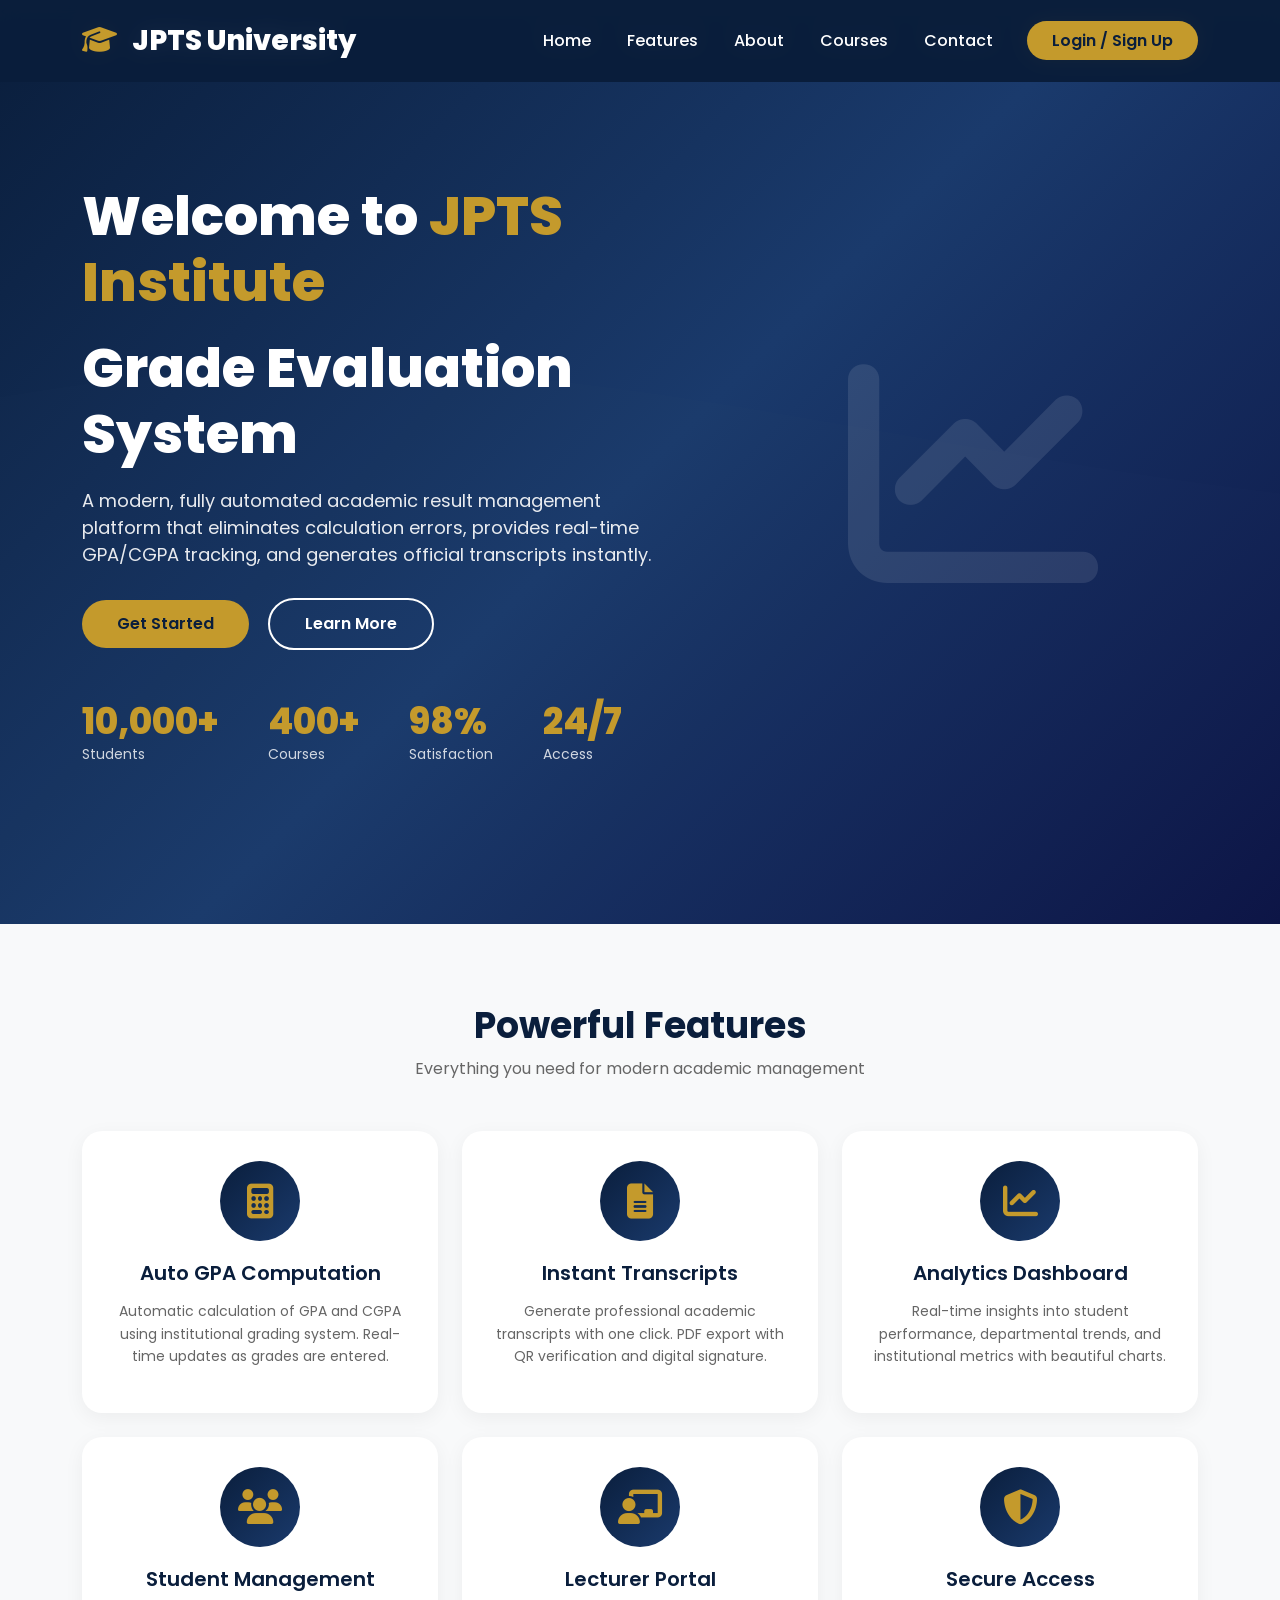
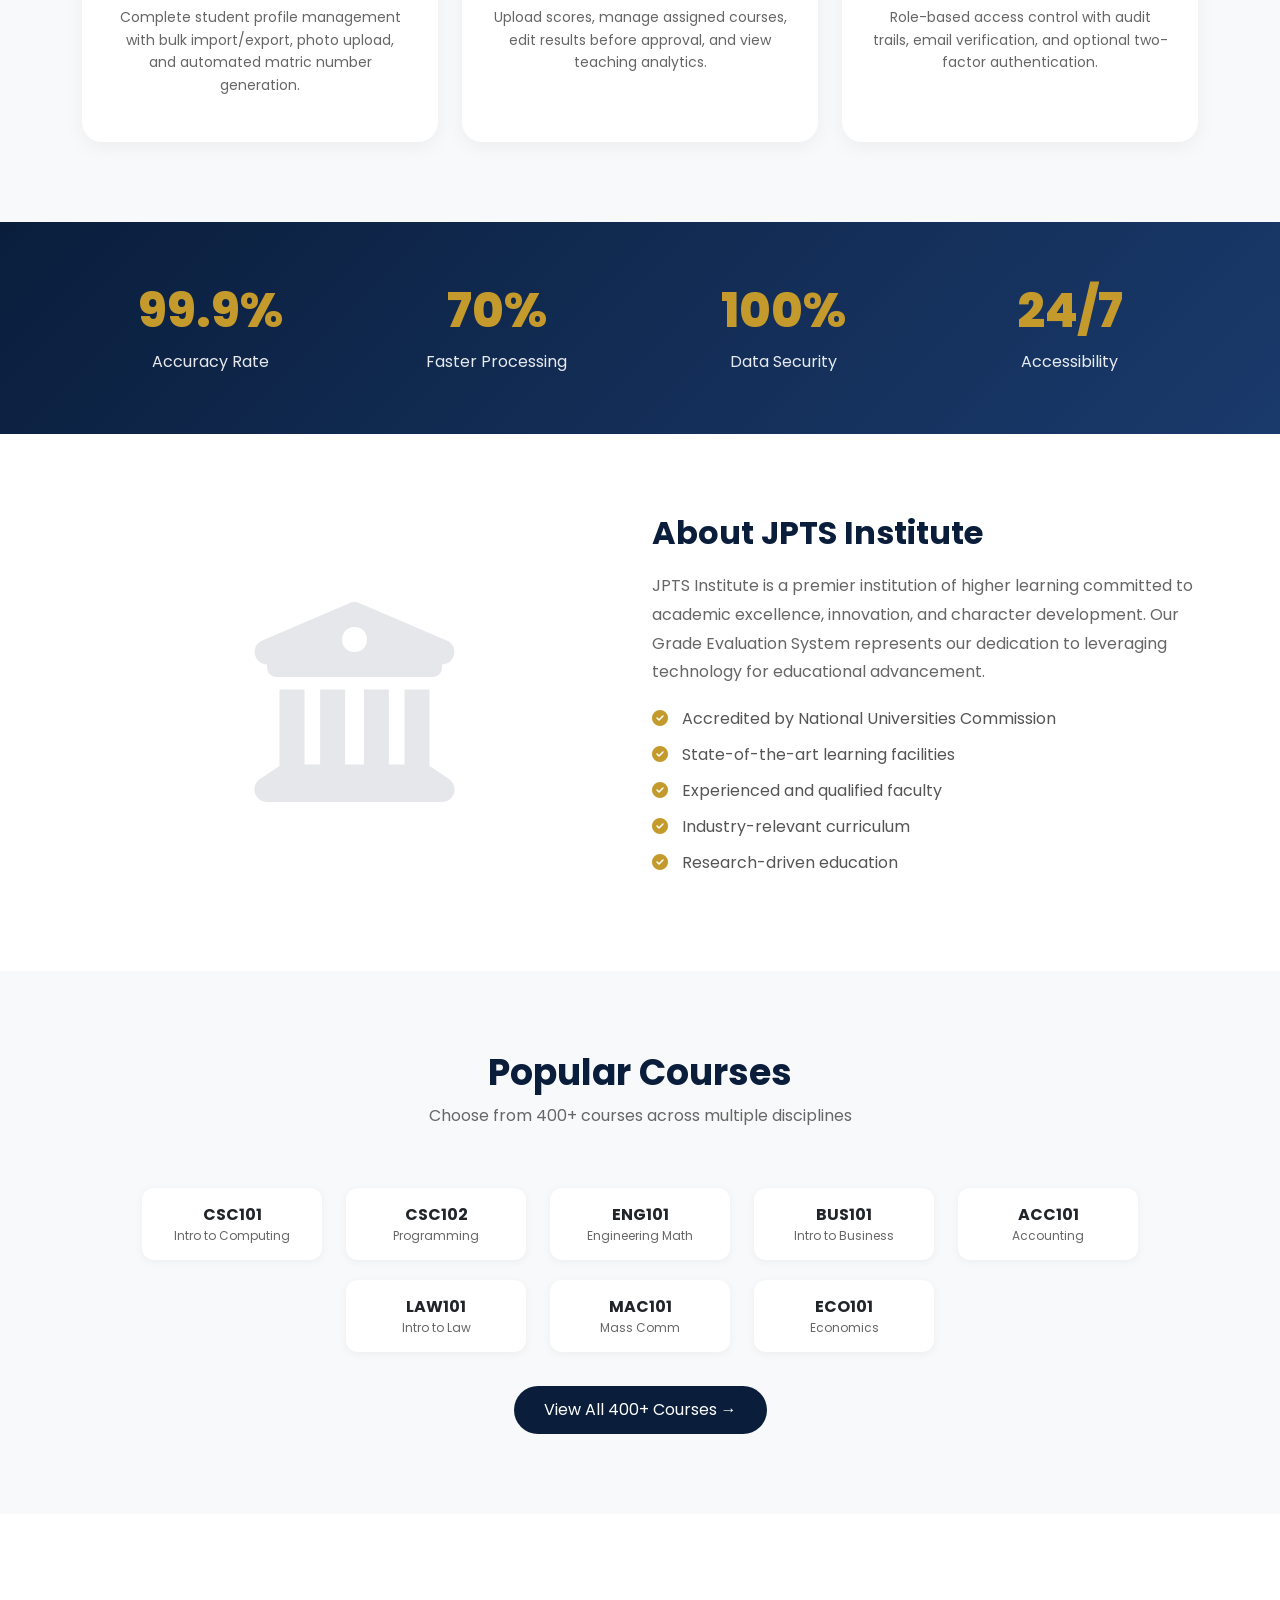
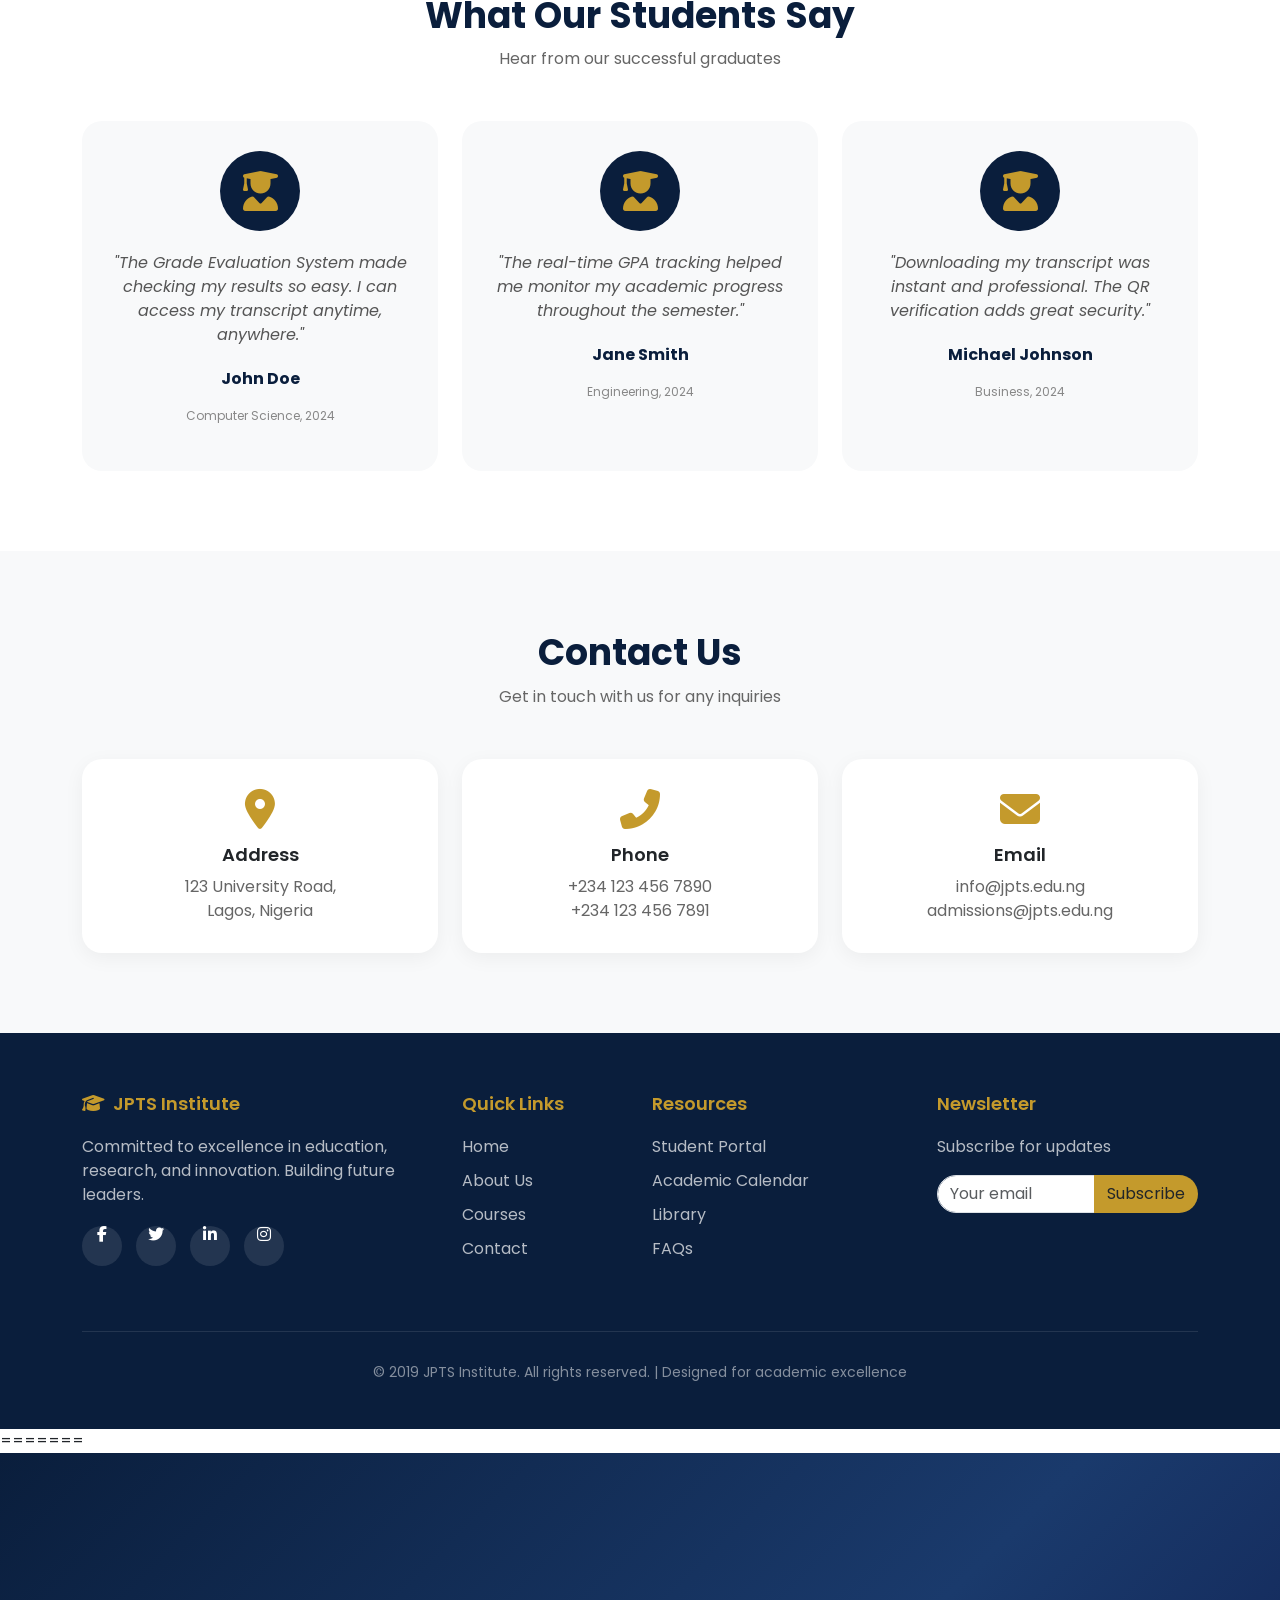
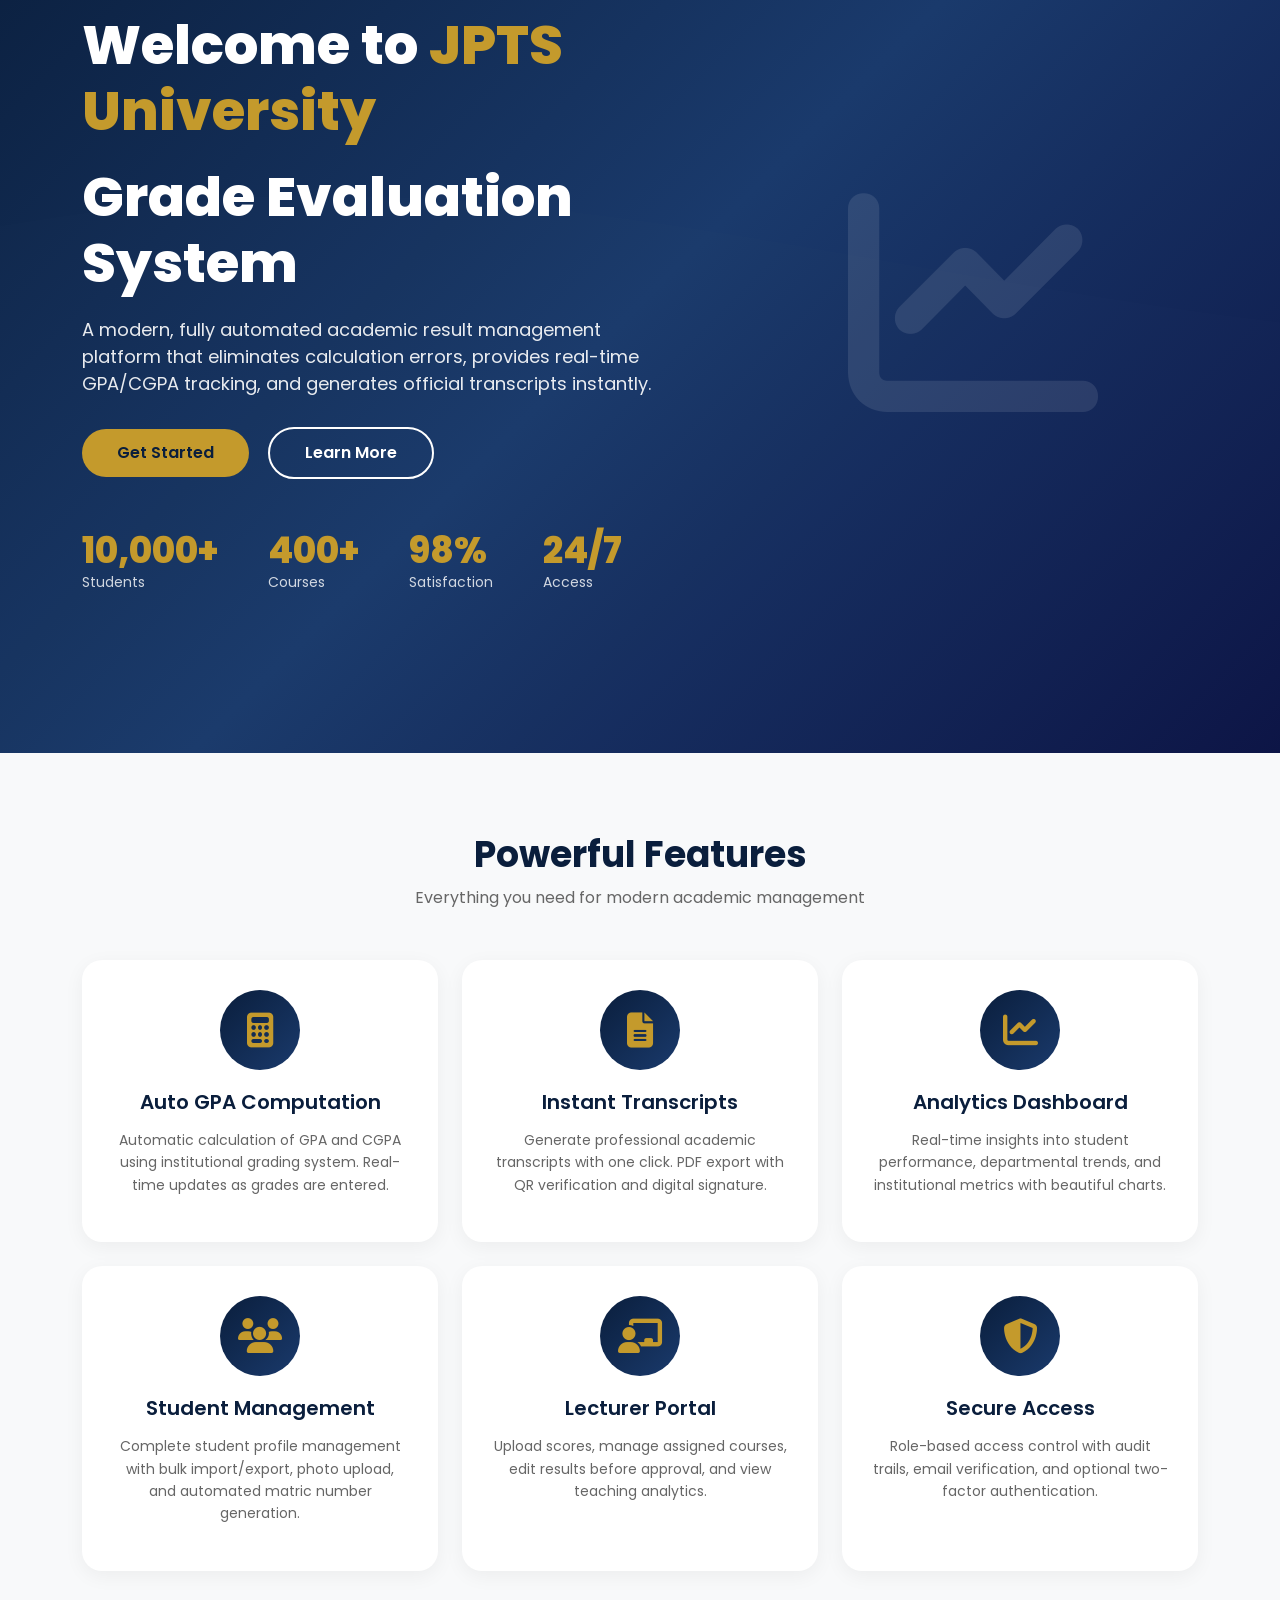
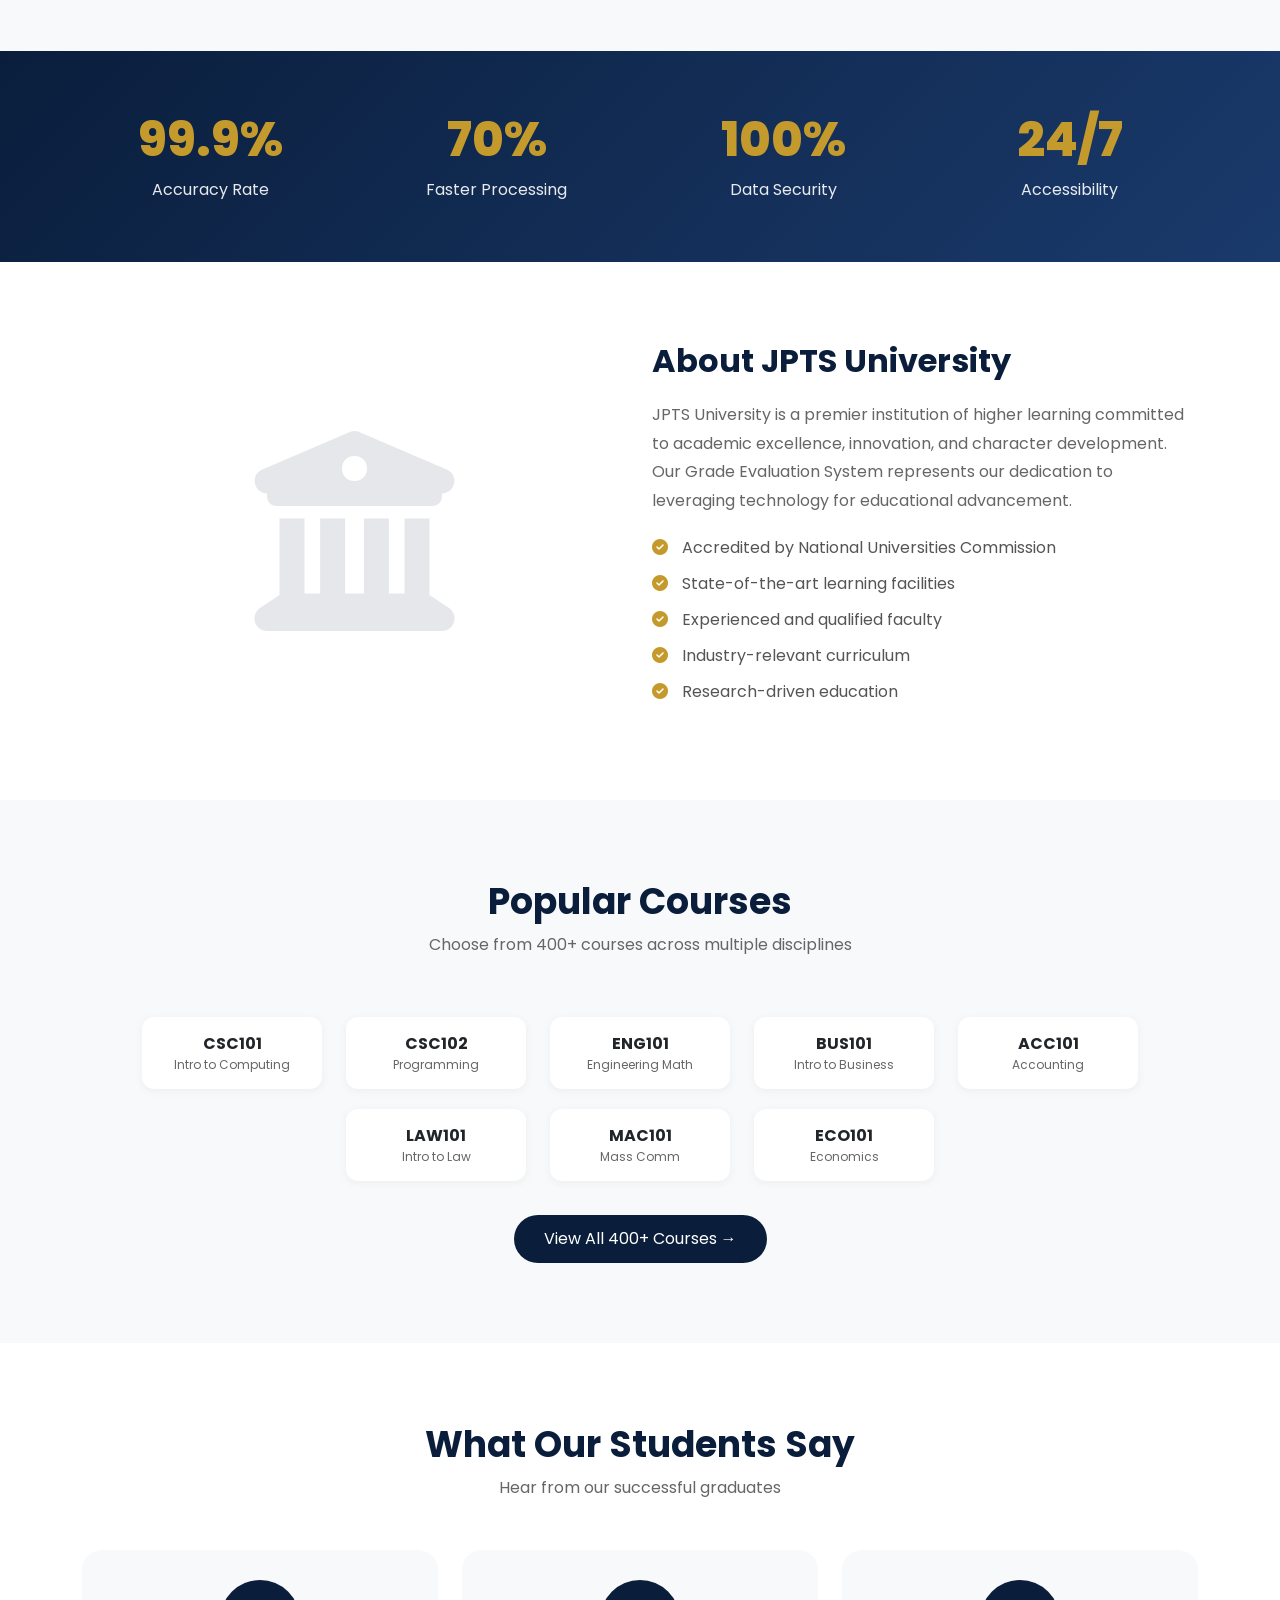
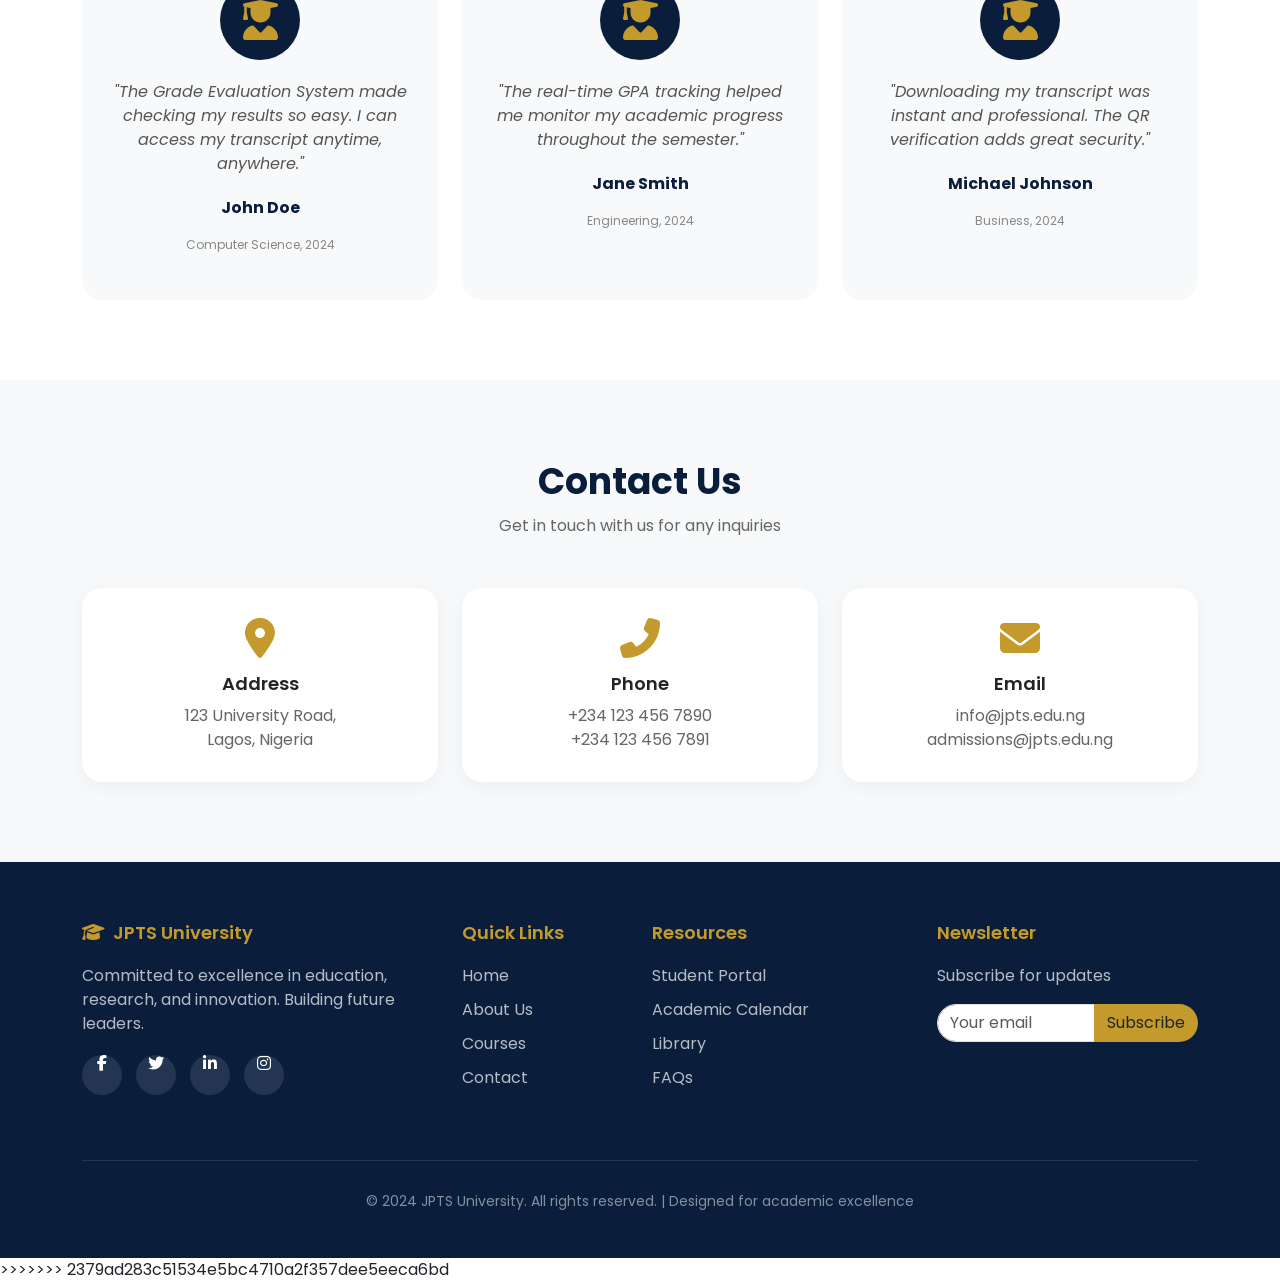
==== commit 22bca734: "Hard reset to resolve conflicts" ====
--- a/index.html
+++ b/index.html
@@ -1,3 +1,4 @@
+<<<<<<< HEAD
 <!DOCTYPE html>
 <html lang="en">
 <head>
@@ -915,4 +916,923 @@
         });
     </script>
 </body>
+=======
+<!DOCTYPE html>
+<html lang="en">
+<head>
+    <meta charset="UTF-8">
+    <meta name="viewport" content="width=device-width, initial-scale=1.0">
+    <title>JPTS University - Grade Evaluation System</title>
+    <link href="https://cdn.jsdelivr.net/npm/bootstrap@5.3.0/dist/css/bootstrap.min.css" rel="stylesheet">
+    <link rel="stylesheet" href="https://cdnjs.cloudflare.com/ajax/libs/font-awesome/6.4.0/css/all.min.css">
+    <link href="https://fonts.googleapis.com/css2?family=Poppins:wght@300;400;500;600;700;800&display=swap" rel="stylesheet">
+    <style>
+        * {
+            margin: 0;
+            padding: 0;
+            box-sizing: border-box;
+        }
+
+        body {
+            font-family: 'Poppins', sans-serif;
+            overflow-x: hidden;
+        }
+
+        /* Navigation */
+        .navbar {
+            background: rgba(10, 30, 60, 0.95);
+            backdrop-filter: blur(10px);
+            padding: 15px 0;
+            position: fixed;
+            top: 0;
+            width: 100%;
+            z-index: 1000;
+            transition: all 0.3s;
+        }
+
+        .navbar.scrolled {
+            background: #0a1e3c;
+            box-shadow: 0 5px 20px rgba(0,0,0,0.1);
+        }
+
+        .navbar-brand {
+            font-size: 28px;
+            font-weight: 800;
+            color: white !important;
+        }
+
+        .navbar-brand i {
+            color: #c49a2c;
+            margin-right: 10px;
+        }
+
+        .nav-link {
+            color: white !important;
+            font-weight: 500;
+            margin: 0 10px;
+            transition: 0.3s;
+        }
+
+        .nav-link:hover {
+            color: #c49a2c !important;
+        }
+
+        .btn-nav-login {
+            background: #c49a2c;
+            color: #0a1e3c;
+            padding: 8px 25px;
+            border-radius: 50px;
+            font-weight: 600;
+            transition: 0.3s;
+            text-decoration: none;
+        }
+
+        .btn-nav-login:hover {
+            background: #ffd700;
+            transform: translateY(-2px);
+            color: #0a1e3c;
+        }
+
+        /* Hero Section */
+        .hero {
+            min-height: 100vh;
+            background: linear-gradient(135deg, #0a1e3c 0%, #1a3a6c 50%, #0c1445 100%);
+            position: relative;
+            display: flex;
+            align-items: center;
+            overflow: hidden;
+        }
+
+        .hero::before {
+            content: '';
+            position: absolute;
+            top: 0;
+            left: 0;
+            right: 0;
+            bottom: 0;
+            background: url('data:image/svg+xml,<svg xmlns="http://www.w3.org/2000/svg" viewBox="0 0 1440 320"><path fill="rgba(255,255,255,0.05)" d="M0,96L48,112C96,128,192,160,288,160C384,160,480,128,576,122.7C672,117,768,139,864,154.7C960,171,1056,181,1152,165.3C1248,149,1344,107,1392,85.3L1440,64L1440,320L1392,320C1344,320,1248,320,1152,320C1056,320,960,320,864,320C768,320,672,320,576,320C480,320,384,320,288,320C192,320,96,320,48,320L0,320Z"></path></svg>') no-repeat bottom;
+            background-size: cover;
+            opacity: 0.1;
+        }
+
+        .hero-content {
+            position: relative;
+            z-index: 1;
+            color: white;
+            padding: 100px 0;
+        }
+
+        .hero-title {
+            font-size: 55px;
+            font-weight: 800;
+            margin-bottom: 20px;
+            line-height: 1.2;
+        }
+
+        .hero-title span {
+            color: #c49a2c;
+        }
+
+        .hero-subtitle {
+            font-size: 18px;
+            margin-bottom: 30px;
+            opacity: 0.9;
+            max-width: 600px;
+        }
+
+        .hero-buttons .btn {
+            padding: 12px 35px;
+            border-radius: 50px;
+            font-weight: 600;
+            margin-right: 15px;
+            transition: 0.3s;
+            display: inline-block;
+        }
+
+        .btn-primary-custom {
+            background: #c49a2c;
+            color: #0a1e3c;
+            border: none;
+            text-decoration: none;
+        }
+
+        .btn-primary-custom:hover {
+            background: #ffd700;
+            transform: translateY(-3px);
+            box-shadow: 0 10px 20px rgba(0,0,0,0.2);
+            color: #0a1e3c;
+        }
+
+        .btn-outline-custom {
+            background: transparent;
+            border: 2px solid white;
+            color: white;
+            text-decoration: none;
+        }
+
+        .btn-outline-custom:hover {
+            background: white;
+            color: #0a1e3c;
+            transform: translateY(-3px);
+        }
+
+        .hero-stats {
+            display: flex;
+            gap: 50px;
+            margin-top: 50px;
+        }
+
+        .stat-item h3 {
+            font-size: 36px;
+            font-weight: 800;
+            margin: 0;
+            color: #c49a2c;
+        }
+
+        .stat-item p {
+            margin: 0;
+            font-size: 14px;
+            opacity: 0.8;
+        }
+
+        /* Features Section */
+        .features {
+            padding: 80px 0;
+            background: #f8f9fa;
+        }
+
+        .section-title {
+            text-align: center;
+            margin-bottom: 50px;
+        }
+
+        .section-title h2 {
+            font-size: 36px;
+            font-weight: 700;
+            color: #0a1e3c;
+            margin-bottom: 10px;
+        }
+
+        .section-title p {
+            color: #666;
+            font-size: 16px;
+        }
+
+        .feature-card {
+            background: white;
+            border-radius: 20px;
+            padding: 30px;
+            text-align: center;
+            transition: all 0.3s;
+            height: 100%;
+            box-shadow: 0 5px 20px rgba(0,0,0,0.05);
+        }
+
+        .feature-card:hover {
+            transform: translateY(-10px);
+            box-shadow: 0 15px 35px rgba(0,0,0,0.1);
+        }
+
+        .feature-icon {
+            width: 80px;
+            height: 80px;
+            background: linear-gradient(135deg, #0a1e3c, #1a3a6c);
+            border-radius: 50%;
+            display: flex;
+            align-items: center;
+            justify-content: center;
+            margin: 0 auto 20px;
+        }
+
+        .feature-icon i {
+            font-size: 35px;
+            color: #c49a2c;
+        }
+
+        .feature-card h4 {
+            font-size: 20px;
+            font-weight: 600;
+            margin-bottom: 15px;
+            color: #0a1e3c;
+        }
+
+        .feature-card p {
+            color: #666;
+            font-size: 14px;
+            line-height: 1.6;
+        }
+
+        /* About Section */
+        .about {
+            padding: 80px 0;
+            background: white;
+        }
+
+        .about-image {
+            text-align: center;
+        }
+
+        .about-image i {
+            font-size: 200px;
+            color: #0a1e3c;
+            opacity: 0.1;
+        }
+
+        .about-content h3 {
+            font-size: 32px;
+            font-weight: 700;
+            color: #0a1e3c;
+            margin-bottom: 20px;
+        }
+
+        .about-content p {
+            color: #666;
+            line-height: 1.8;
+            margin-bottom: 20px;
+        }
+
+        .about-list {
+            list-style: none;
+            padding: 0;
+        }
+
+        .about-list li {
+            margin-bottom: 12px;
+            color: #555;
+        }
+
+        .about-list li i {
+            color: #c49a2c;
+            margin-right: 10px;
+        }
+
+        /* Stats Section */
+        .stats-section {
+            background: linear-gradient(135deg, #0a1e3c, #1a3a6c);
+            padding: 60px 0;
+            color: white;
+        }
+
+        .stats-grid {
+            display: grid;
+            grid-template-columns: repeat(4, 1fr);
+            gap: 30px;
+            text-align: center;
+        }
+
+        .stats-item h2 {
+            font-size: 48px;
+            font-weight: 800;
+            margin: 0;
+            color: #c49a2c;
+        }
+
+        .stats-item p {
+            margin: 10px 0 0;
+            font-size: 16px;
+            opacity: 0.9;
+        }
+
+        /* Courses Preview Section */
+        .courses-preview {
+            padding: 80px 0;
+            background: #f8f9fa;
+        }
+
+        .course-badge {
+            background: white;
+            border-radius: 12px;
+            padding: 15px 20px;
+            margin: 10px;
+            display: inline-block;
+            box-shadow: 0 2px 10px rgba(0,0,0,0.05);
+            transition: 0.3s;
+            text-align: center;
+            min-width: 180px;
+        }
+
+        .course-badge:hover {
+            transform: translateY(-5px);
+            box-shadow: 0 10px 25px rgba(0,0,0,0.1);
+            background: #0a1e3c;
+            color: white;
+        }
+
+        .course-badge .course-code {
+            font-weight: 700;
+            font-size: 16px;
+        }
+
+        .course-badge .course-title {
+            font-size: 12px;
+            color: #666;
+        }
+
+        .course-badge:hover .course-title {
+            color: #ccc;
+        }
+
+        /* Testimonials */
+        .testimonials {
+            padding: 80px 0;
+            background: white;
+        }
+
+        .testimonial-card {
+            background: #f8f9fa;
+            border-radius: 20px;
+            padding: 30px;
+            text-align: center;
+            transition: 0.3s;
+            height: 100%;
+        }
+
+        .testimonial-card:hover {
+            transform: translateY(-5px);
+        }
+
+        .testimonial-avatar {
+            width: 80px;
+            height: 80px;
+            background: #0a1e3c;
+            border-radius: 50%;
+            display: flex;
+            align-items: center;
+            justify-content: center;
+            margin: 0 auto 20px;
+        }
+
+        .testimonial-avatar i {
+            font-size: 40px;
+            color: #c49a2c;
+        }
+
+        .testimonial-text {
+            font-style: italic;
+            color: #555;
+            margin-bottom: 20px;
+        }
+
+        .testimonial-name {
+            font-weight: 700;
+            color: #0a1e3c;
+        }
+
+        .testimonial-title {
+            font-size: 12px;
+            color: #888;
+        }
+
+        /* Contact Section */
+        .contact {
+            padding: 80px 0;
+            background: #f8f9fa;
+        }
+
+        .contact-info {
+            background: white;
+            border-radius: 20px;
+            padding: 30px;
+            text-align: center;
+            height: 100%;
+            box-shadow: 0 5px 20px rgba(0,0,0,0.05);
+        }
+
+        .contact-info i {
+            font-size: 40px;
+            color: #c49a2c;
+            margin-bottom: 15px;
+        }
+
+        .contact-info h4 {
+            font-size: 18px;
+            font-weight: 600;
+            margin-bottom: 10px;
+        }
+
+        .contact-info p {
+            color: #666;
+            margin: 0;
+        }
+
+        /* Footer */
+        .footer {
+            background: #0a1e3c;
+            color: white;
+            padding: 60px 0 30px;
+        }
+
+        .footer h5 {
+            font-size: 18px;
+            font-weight: 600;
+            margin-bottom: 20px;
+            color: #c49a2c;
+        }
+
+        .footer-links {
+            list-style: none;
+            padding: 0;
+        }
+
+        .footer-links li {
+            margin-bottom: 10px;
+        }
+
+        .footer-links a {
+            color: rgba(255,255,255,0.7);
+            text-decoration: none;
+            transition: 0.3s;
+        }
+
+        .footer-links a:hover {
+            color: #c49a2c;
+            padding-left: 5px;
+        }
+
+        .social-links a {
+            display: inline-block;
+            width: 40px;
+            height: 40px;
+            background: rgba(255,255,255,0.1);
+            border-radius: 50%;
+            text-align: center;
+            line-height: 40px;
+            color: white;
+            margin-right: 10px;
+            transition: 0.3s;
+        }
+
+        .social-links a:hover {
+            background: #c49a2c;
+            transform: translateY(-3px);
+        }
+
+        .footer-bottom {
+            text-align: center;
+            padding-top: 30px;
+            margin-top: 30px;
+            border-top: 1px solid rgba(255,255,255,0.1);
+            font-size: 14px;
+            color: rgba(255,255,255,0.5);
+        }
+
+        /* Back to Top */
+        .back-to-top {
+            position: fixed;
+            bottom: 30px;
+            right: 30px;
+            width: 50px;
+            height: 50px;
+            background: #c49a2c;
+            border-radius: 50%;
+            display: flex;
+            align-items: center;
+            justify-content: center;
+            color: #0a1e3c;
+            cursor: pointer;
+            opacity: 0;
+            visibility: hidden;
+            transition: 0.3s;
+            z-index: 999;
+        }
+
+        .back-to-top.show {
+            opacity: 1;
+            visibility: visible;
+        }
+
+        .back-to-top:hover {
+            background: #ffd700;
+            transform: translateY(-3px);
+        }
+
+        /* Responsive */
+        @media (max-width: 768px) {
+            .hero-title {
+                font-size: 36px;
+            }
+            .stats-grid {
+                grid-template-columns: repeat(2, 1fr);
+            }
+            .hero-stats {
+                flex-wrap: wrap;
+                gap: 20px;
+            }
+            .section-title h2 {
+                font-size: 28px;
+            }
+        }
+    </style>
+</head>
+<body>
+    <!-- Navigation -->
+    <nav class="navbar navbar-expand-lg">
+        <div class="container">
+            <a class="navbar-brand" href="#">
+                <i class="fas fa-graduation-cap"></i> JPTS University
+            </a>
+            <button class="navbar-toggler" type="button" data-bs-toggle="collapse" data-bs-target="#navbarNav">
+                <span class="navbar-toggler-icon bg-white rounded"></span>
+            </button>
+            <div class="collapse navbar-collapse" id="navbarNav">
+                <ul class="navbar-nav ms-auto align-items-center">
+                    <li class="nav-item"><a class="nav-link" href="#home">Home</a></li>
+                    <li class="nav-item"><a class="nav-link" href="#features">Features</a></li>
+                    <li class="nav-item"><a class="nav-link" href="#about">About</a></li>
+                    <li class="nav-item"><a class="nav-link" href="#courses">Courses</a></li>
+                    <li class="nav-item"><a class="nav-link" href="#contact">Contact</a></li>
+                    <li class="nav-item ms-lg-3">
+                        <a class="btn-nav-login" href="login.html">Login / Sign Up</a>
+                    </li>
+                </ul>
+            </div>
+        </div>
+    </nav>
+
+    <!-- Hero Section -->
+    <section id="home" class="hero">
+        <div class="container">
+            <div class="hero-content">
+                <div class="row align-items-center">
+                    <div class="col-lg-7">
+                        <h1 class="hero-title">Welcome to <span>JPTS University</span></h1>
+                        <h1 class="hero-title">Grade Evaluation System</h1>
+                        <p class="hero-subtitle">A modern, fully automated academic result management platform that eliminates calculation errors, provides real-time GPA/CGPA tracking, and generates official transcripts instantly.</p>
+                        <div class="hero-buttons">
+                            <a href="login.html" class="btn btn-primary-custom">Get Started</a>
+                            <a href="#features" class="btn btn-outline-custom">Learn More</a>
+                        </div>
+                        <div class="hero-stats">
+                            <div class="stat-item">
+                                <h3>10,000+</h3>
+                                <p>Students</p>
+                            </div>
+                            <div class="stat-item">
+                                <h3>400+</h3>
+                                <p>Courses</p>
+                            </div>
+                            <div class="stat-item">
+                                <h3>98%</h3>
+                                <p>Satisfaction</p>
+                            </div>
+                            <div class="stat-item">
+                                <h3>24/7</h3>
+                                <p>Access</p>
+                            </div>
+                        </div>
+                    </div>
+                    <div class="col-lg-5 text-center d-none d-lg-block">
+                        <i class="fas fa-chart-line" style="font-size: 250px; color: rgba(255,255,255,0.1);"></i>
+                    </div>
+                </div>
+            </div>
+        </div>
+    </section>
+
+    <!-- Features Section -->
+    <section id="features" class="features">
+        <div class="container">
+            <div class="section-title">
+                <h2>Powerful Features</h2>
+                <p>Everything you need for modern academic management</p>
+            </div>
+            <div class="row g-4">
+                <div class="col-md-6 col-lg-4">
+                    <div class="feature-card">
+                        <div class="feature-icon"><i class="fas fa-calculator"></i></div>
+                        <h4>Auto GPA Computation</h4>
+                        <p>Automatic calculation of GPA and CGPA using institutional grading system. Real-time updates as grades are entered.</p>
+                    </div>
+                </div>
+                <div class="col-md-6 col-lg-4">
+                    <div class="feature-card">
+                        <div class="feature-icon"><i class="fas fa-file-alt"></i></div>
+                        <h4>Instant Transcripts</h4>
+                        <p>Generate professional academic transcripts with one click. PDF export with QR verification and digital signature.</p>
+                    </div>
+                </div>
+                <div class="col-md-6 col-lg-4">
+                    <div class="feature-card">
+                        <div class="feature-icon"><i class="fas fa-chart-line"></i></div>
+                        <h4>Analytics Dashboard</h4>
+                        <p>Real-time insights into student performance, departmental trends, and institutional metrics with beautiful charts.</p>
+                    </div>
+                </div>
+                <div class="col-md-6 col-lg-4">
+                    <div class="feature-card">
+                        <div class="feature-icon"><i class="fas fa-users"></i></div>
+                        <h4>Student Management</h4>
+                        <p>Complete student profile management with bulk import/export, photo upload, and automated matric number generation.</p>
+                    </div>
+                </div>
+                <div class="col-md-6 col-lg-4">
+                    <div class="feature-card">
+                        <div class="feature-icon"><i class="fas fa-chalkboard-teacher"></i></div>
+                        <h4>Lecturer Portal</h4>
+                        <p>Upload scores, manage assigned courses, edit results before approval, and view teaching analytics.</p>
+                    </div>
+                </div>
+                <div class="col-md-6 col-lg-4">
+                    <div class="feature-card">
+                        <div class="feature-icon"><i class="fas fa-shield-alt"></i></div>
+                        <h4>Secure Access</h4>
+                        <p>Role-based access control with audit trails, email verification, and optional two-factor authentication.</p>
+                    </div>
+                </div>
+            </div>
+        </div>
+    </section>
+
+    <!-- Stats Section -->
+    <section class="stats-section">
+        <div class="container">
+            <div class="stats-grid">
+                <div class="stats-item">
+                    <h2>99.9%</h2>
+                    <p>Accuracy Rate</p>
+                </div>
+                <div class="stats-item">
+                    <h2>70%</h2>
+                    <p>Faster Processing</p>
+                </div>
+                <div class="stats-item">
+                    <h2>100%</h2>
+                    <p>Data Security</p>
+                </div>
+                <div class="stats-item">
+                    <h2>24/7</h2>
+                    <p>Accessibility</p>
+                </div>
+            </div>
+        </div>
+    </section>
+
+    <!-- About Section -->
+    <section id="about" class="about">
+        <div class="container">
+            <div class="row align-items-center">
+                <div class="col-lg-6">
+                    <div class="about-image">
+                        <i class="fas fa-university"></i>
+                    </div>
+                </div>
+                <div class="col-lg-6">
+                    <div class="about-content">
+                        <h3>About JPTS University</h3>
+                        <p>JPTS University is a premier institution of higher learning committed to academic excellence, innovation, and character development. Our Grade Evaluation System represents our dedication to leveraging technology for educational advancement.</p>
+                        <ul class="about-list">
+                            <li><i class="fas fa-check-circle"></i> Accredited by National Universities Commission</li>
+                            <li><i class="fas fa-check-circle"></i> State-of-the-art learning facilities</li>
+                            <li><i class="fas fa-check-circle"></i> Experienced and qualified faculty</li>
+                            <li><i class="fas fa-check-circle"></i> Industry-relevant curriculum</li>
+                            <li><i class="fas fa-check-circle"></i> Research-driven education</li>
+                        </ul>
+                    </div>
+                </div>
+            </div>
+        </div>
+    </section>
+
+    <!-- Courses Preview Section -->
+    <section id="courses" class="courses-preview">
+        <div class="container">
+            <div class="section-title">
+                <h2>Popular Courses</h2>
+                <p>Choose from 400+ courses across multiple disciplines</p>
+            </div>
+            <div class="text-center">
+                <div class="course-badge">
+                    <div class="course-code">CSC101</div>
+                    <div class="course-title">Intro to Computing</div>
+                </div>
+                <div class="course-badge">
+                    <div class="course-code">CSC102</div>
+                    <div class="course-title">Programming</div>
+                </div>
+                <div class="course-badge">
+                    <div class="course-code">ENG101</div>
+                    <div class="course-title">Engineering Math</div>
+                </div>
+                <div class="course-badge">
+                    <div class="course-code">BUS101</div>
+                    <div class="course-title">Intro to Business</div>
+                </div>
+                <div class="course-badge">
+                    <div class="course-code">ACC101</div>
+                    <div class="course-title">Accounting</div>
+                </div>
+                <div class="course-badge">
+                    <div class="course-code">LAW101</div>
+                    <div class="course-title">Intro to Law</div>
+                </div>
+                <div class="course-badge">
+                    <div class="course-code">MAC101</div>
+                    <div class="course-title">Mass Comm</div>
+                </div>
+                <div class="course-badge">
+                    <div class="course-code">ECO101</div>
+                    <div class="course-title">Economics</div>
+                </div>
+            </div>
+            <div class="text-center mt-4">
+                <a href="login.html" class="btn btn-primary-custom" style="background: #0a1e3c; color: white; padding: 12px 30px; border-radius: 50px;">View All 400+ Courses →</a>
+            </div>
+        </div>
+    </section>
+
+    <!-- Testimonials -->
+    <section class="testimonials">
+        <div class="container">
+            <div class="section-title">
+                <h2>What Our Students Say</h2>
+                <p>Hear from our successful graduates</p>
+            </div>
+            <div class="row g-4">
+                <div class="col-md-4">
+                    <div class="testimonial-card">
+                        <div class="testimonial-avatar"><i class="fas fa-user-graduate"></i></div>
+                        <p class="testimonial-text">"The Grade Evaluation System made checking my results so easy. I can access my transcript anytime, anywhere."</p>
+                        <p class="testimonial-name">John Doe</p>
+                        <p class="testimonial-title">Computer Science, 2024</p>
+                    </div>
+                </div>
+                <div class="col-md-4">
+                    <div class="testimonial-card">
+                        <div class="testimonial-avatar"><i class="fas fa-user-graduate"></i></div>
+                        <p class="testimonial-text">"The real-time GPA tracking helped me monitor my academic progress throughout the semester."</p>
+                        <p class="testimonial-name">Jane Smith</p>
+                        <p class="testimonial-title">Engineering, 2024</p>
+                    </div>
+                </div>
+                <div class="col-md-4">
+                    <div class="testimonial-card">
+                        <div class="testimonial-avatar"><i class="fas fa-user-graduate"></i></div>
+                        <p class="testimonial-text">"Downloading my transcript was instant and professional. The QR verification adds great security."</p>
+                        <p class="testimonial-name">Michael Johnson</p>
+                        <p class="testimonial-title">Business, 2024</p>
+                    </div>
+                </div>
+            </div>
+        </div>
+    </section>
+
+    <!-- Contact Section -->
+    <section id="contact" class="contact">
+        <div class="container">
+            <div class="section-title">
+                <h2>Contact Us</h2>
+                <p>Get in touch with us for any inquiries</p>
+            </div>
+            <div class="row g-4">
+                <div class="col-md-4">
+                    <div class="contact-info">
+                        <i class="fas fa-map-marker-alt"></i>
+                        <h4>Address</h4>
+                        <p>123 University Road,<br>Lagos, Nigeria</p>
+                    </div>
+                </div>
+                <div class="col-md-4">
+                    <div class="contact-info">
+                        <i class="fas fa-phone-alt"></i>
+                        <h4>Phone</h4>
+                        <p>+234 123 456 7890<br>+234 123 456 7891</p>
+                    </div>
+                </div>
+                <div class="col-md-4">
+                    <div class="contact-info">
+                        <i class="fas fa-envelope"></i>
+                        <h4>Email</h4>
+                        <p>info@jpts.edu.ng<br>admissions@jpts.edu.ng</p>
+                    </div>
+                </div>
+            </div>
+        </div>
+    </section>
+
+    <!-- Footer -->
+    <footer class="footer">
+        <div class="container">
+            <div class="row">
+                <div class="col-lg-4 mb-4">
+                    <h5><i class="fas fa-graduation-cap me-2"></i>JPTS University</h5>
+                    <p style="color: rgba(255,255,255,0.7);">Committed to excellence in education, research, and innovation. Building future leaders.</p>
+                    <div class="social-links mt-3">
+                        <a href="#"><i class="fab fa-facebook-f"></i></a>
+                        <a href="#"><i class="fab fa-twitter"></i></a>
+                        <a href="#"><i class="fab fa-linkedin-in"></i></a>
+                        <a href="#"><i class="fab fa-instagram"></i></a>
+                    </div>
+                </div>
+                <div class="col-lg-2 col-md-6 mb-4">
+                    <h5>Quick Links</h5>
+                    <ul class="footer-links">
+                        <li><a href="#home">Home</a></li>
+                        <li><a href="#about">About Us</a></li>
+                        <li><a href="#courses">Courses</a></li>
+                        <li><a href="#contact">Contact</a></li>
+                    </ul>
+                </div>
+                <div class="col-lg-3 col-md-6 mb-4">
+                    <h5>Resources</h5>
+                    <ul class="footer-links">
+                        <li><a href="#">Student Portal</a></li>
+                        <li><a href="#">Academic Calendar</a></li>
+                        <li><a href="#">Library</a></li>
+                        <li><a href="#">FAQs</a></li>
+                    </ul>
+                </div>
+                <div class="col-lg-3 mb-4">
+                    <h5>Newsletter</h5>
+                    <p style="color: rgba(255,255,255,0.7);">Subscribe for updates</p>
+                    <div class="input-group">
+                        <input type="email" class="form-control" placeholder="Your email" style="border-radius: 50px 0 0 50px;">
+                        <button class="btn" style="background: #c49a2c; border-radius: 0 50px 50px 0;">Subscribe</button>
+                    </div>
+                </div>
+            </div>
+            <div class="footer-bottom">
+                <p>&copy; 2024 JPTS University. All rights reserved. | Designed for academic excellence</p>
+            </div>
+        </div>
+    </footer>
+
+    <!-- Back to Top Button -->
+    <div class="back-to-top" id="backToTop">
+        <i class="fas fa-arrow-up"></i>
+    </div>
+
+    <script src="https://cdn.jsdelivr.net/npm/bootstrap@5.3.0/dist/js/bootstrap.bundle.min.js"></script>
+    <script>
+        // Navbar scroll effect
+        window.addEventListener('scroll', function() {
+            const navbar = document.querySelector('.navbar');
+            const backToTop = document.getElementById('backToTop');
+            
+            if (window.scrollY > 50) {
+                navbar.classList.add('scrolled');
+                backToTop.classList.add('show');
+            } else {
+                navbar.classList.remove('scrolled');
+                backToTop.classList.remove('show');
+            }
+        });
+        
+        // Back to top
+        document.getElementById('backToTop').addEventListener('click', function() {
+            window.scrollTo({ top: 0, behavior: 'smooth' });
+        });
+        
+        // Smooth scroll for anchor links
+        document.querySelectorAll('a[href^="#"]').forEach(anchor => {
+            anchor.addEventListener('click', function(e) {
+                e.preventDefault();
+                const target = document.querySelector(this.getAttribute('href'));
+                if (target) {
+                    target.scrollIntoView({ behavior: 'smooth' });
+                }
+            });
+        });
+    </script>
+</body>
+>>>>>>> 2379ad283c51534e5bc4710a2f357dee5eeca6bd
 </html>
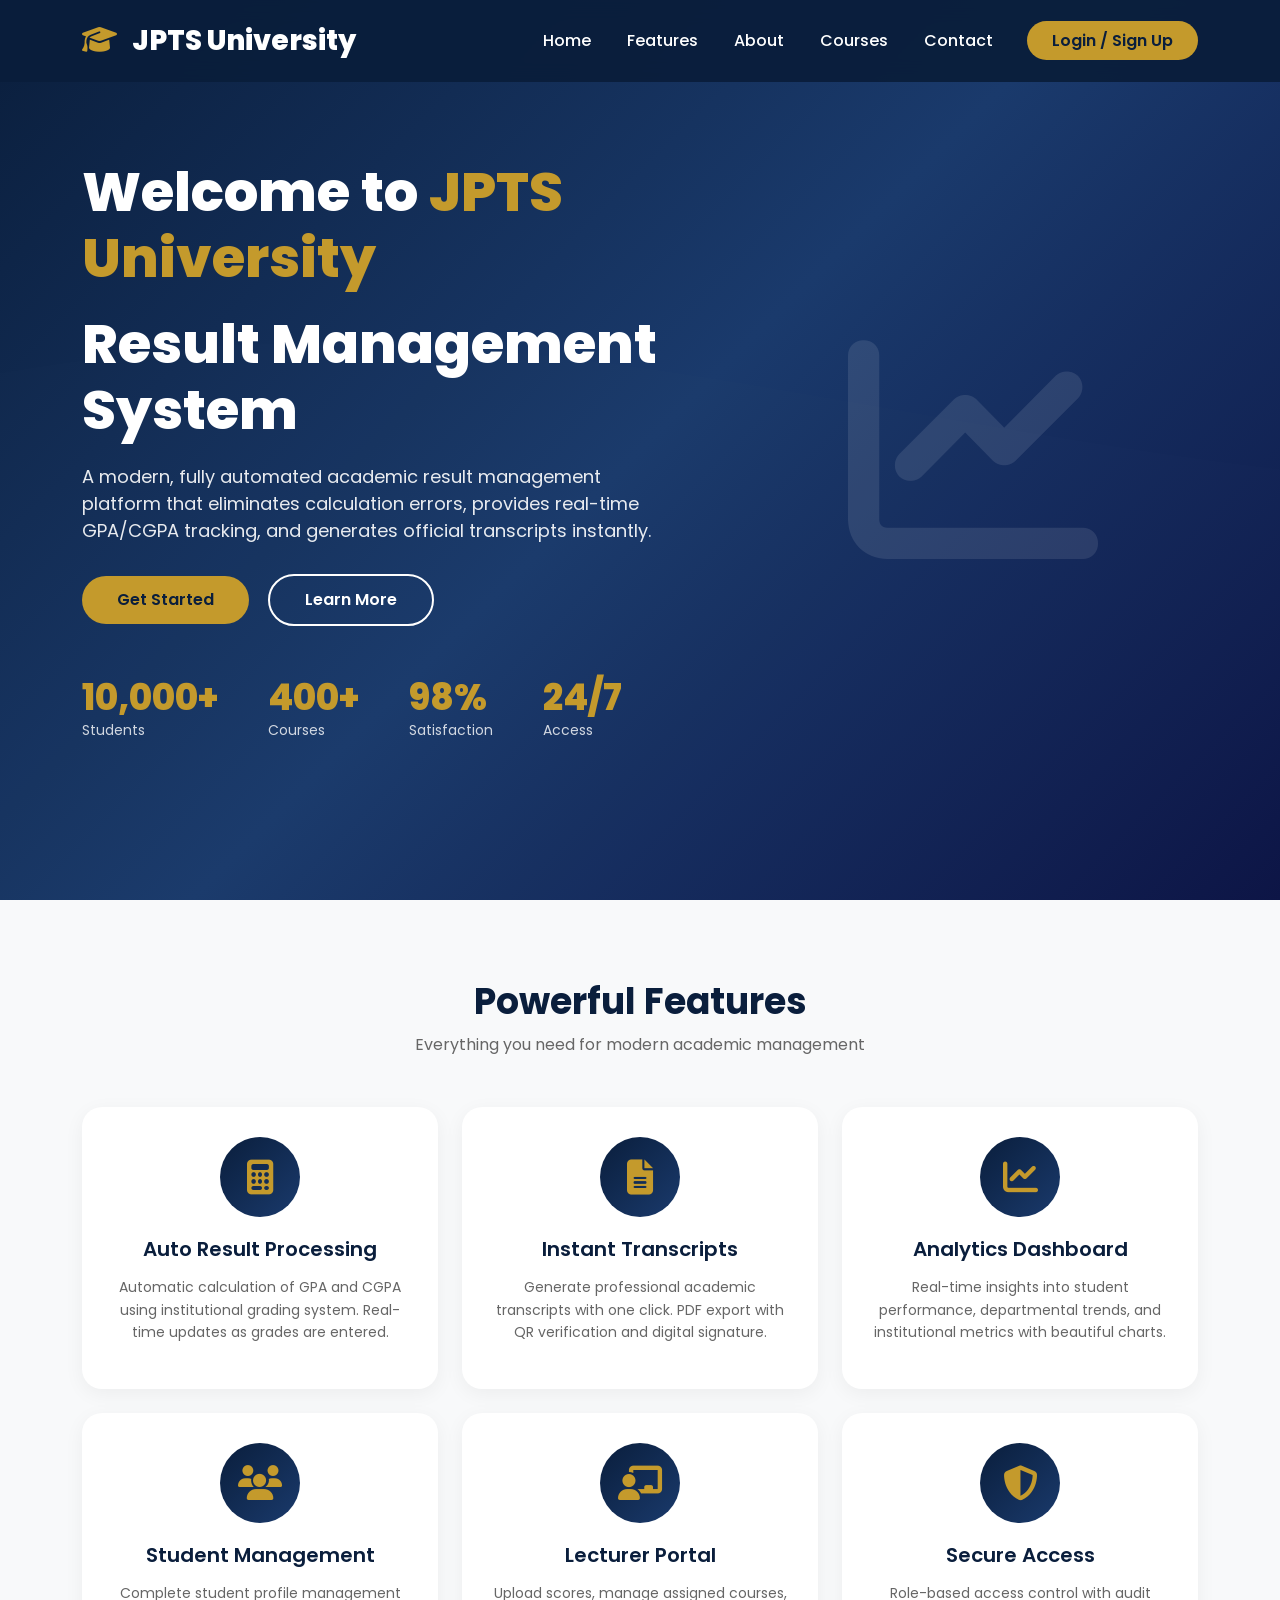
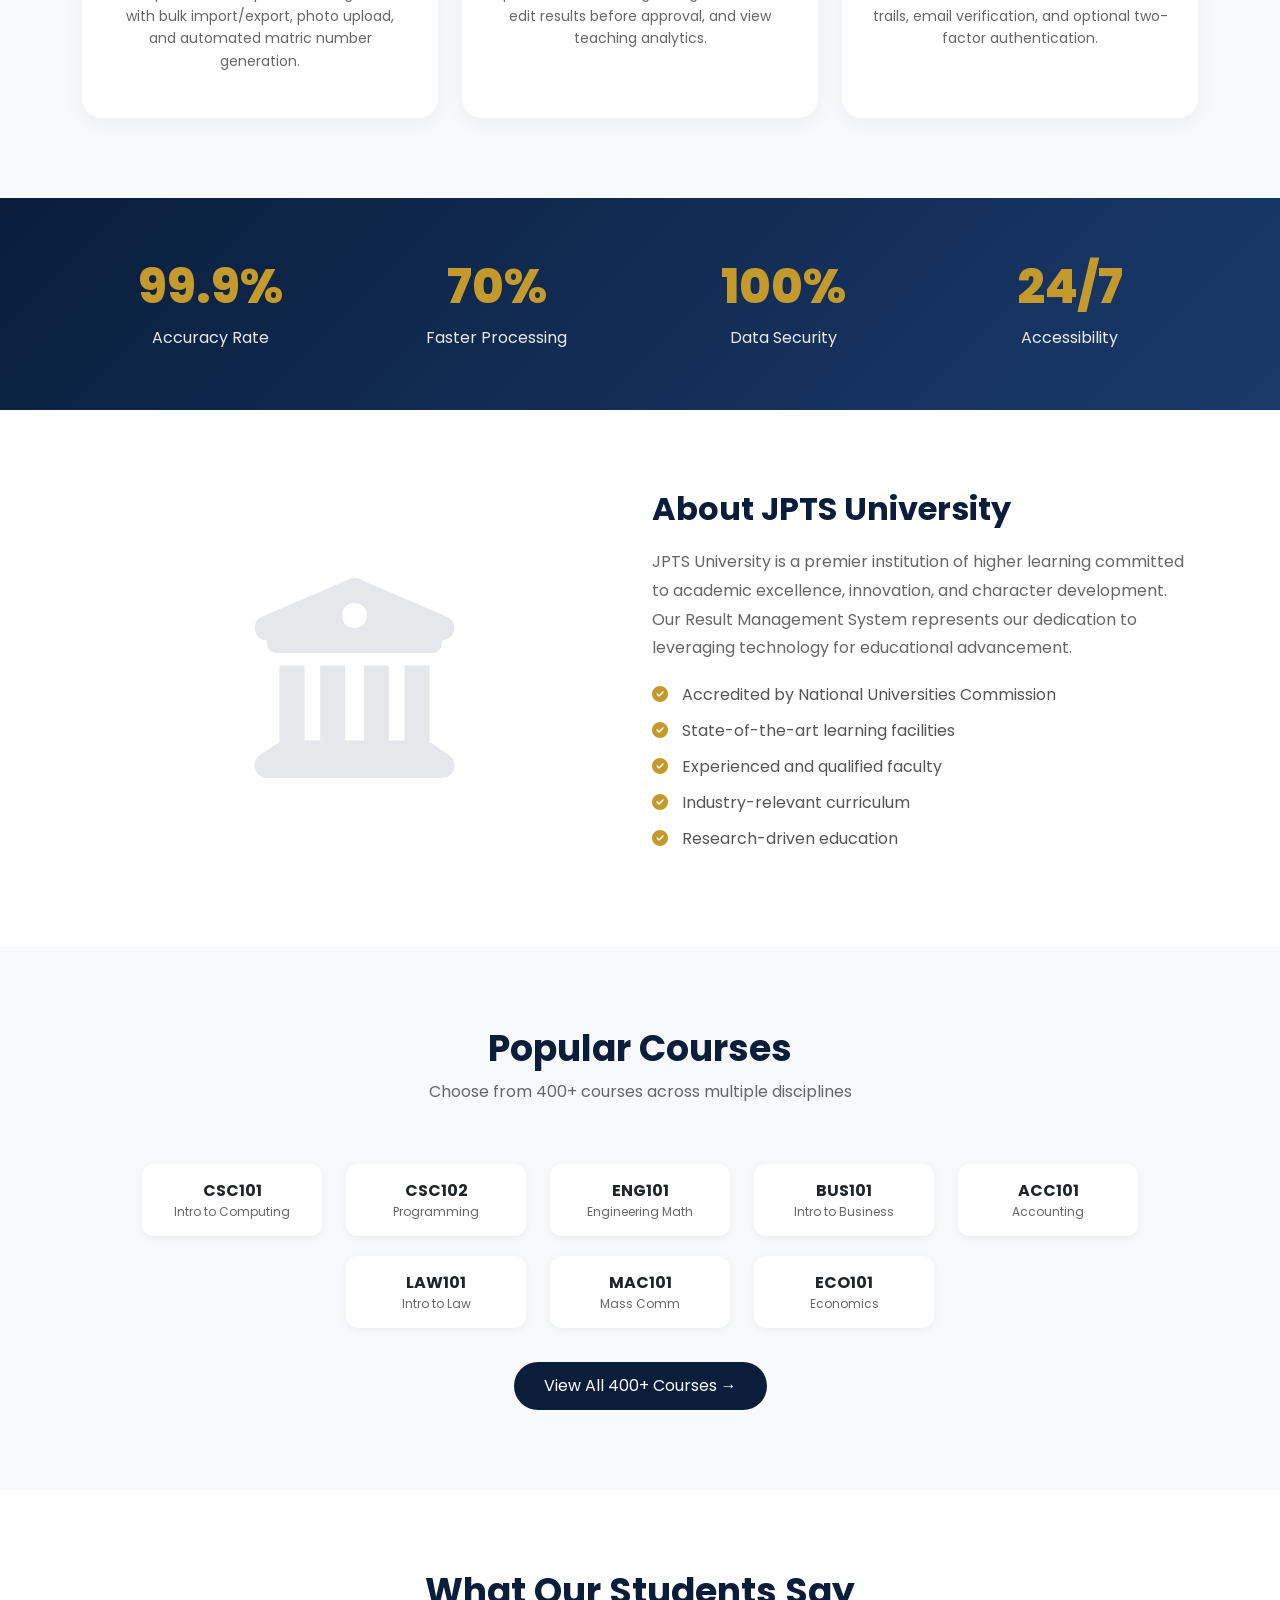
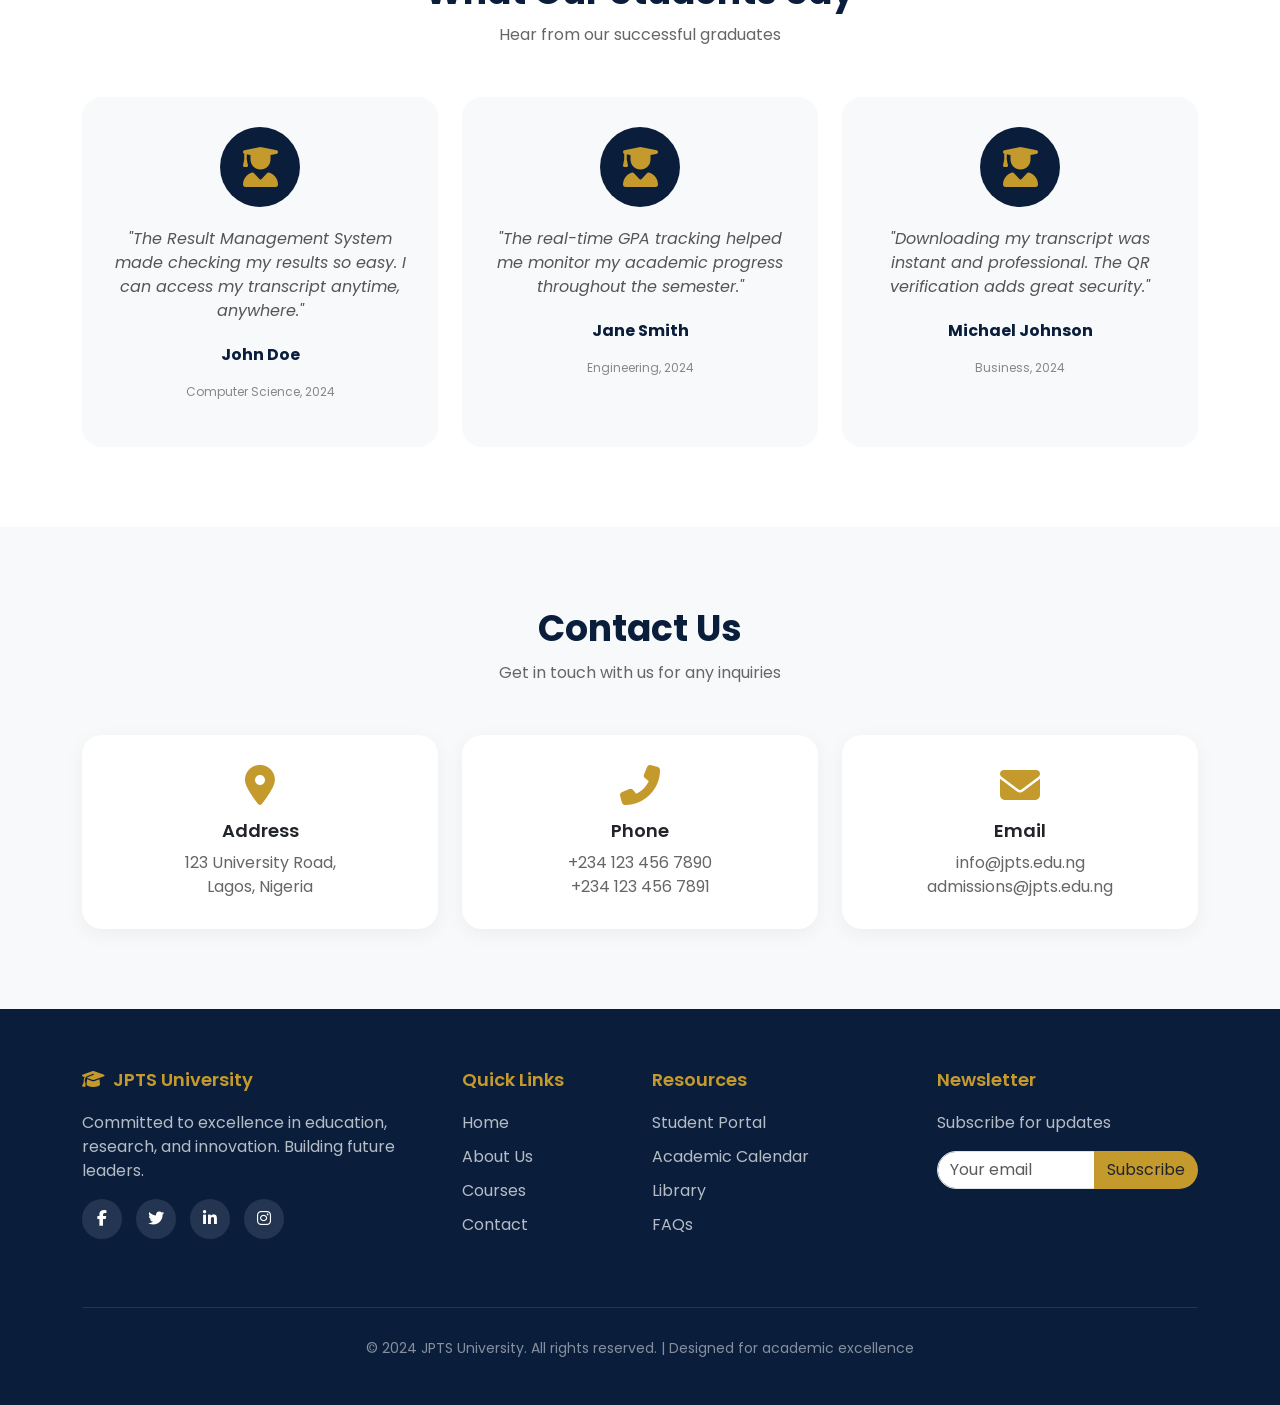
==== commit d9bc9c90: "Update index.html" ====
--- a/index.html
+++ b/index.html
@@ -1,14 +1,14 @@
-<<<<<<< HEAD
 <!DOCTYPE html>
 <html lang="en">
 <head>
     <meta charset="UTF-8">
     <meta name="viewport" content="width=device-width, initial-scale=1.0">
-    <title>JPTS Institute - Grade Evaluation System</title>
+    <title>JPTS University - Result Management System</title>
     <link href="https://cdn.jsdelivr.net/npm/bootstrap@5.3.0/dist/css/bootstrap.min.css" rel="stylesheet">
     <link rel="stylesheet" href="https://cdnjs.cloudflare.com/ajax/libs/font-awesome/6.4.0/css/all.min.css">
     <link href="https://fonts.googleapis.com/css2?family=Poppins:wght@300;400;500;600;700;800&display=swap" rel="stylesheet">
     <style>
+        /* All your existing styles remain exactly the same */
         * {
             margin: 0;
             padding: 0;
@@ -20,7 +20,6 @@
             overflow-x: hidden;
         }
 
-        /* Navigation */
         .navbar {
             background: rgba(10, 30, 60, 0.95);
             backdrop-filter: blur(10px);
@@ -75,7 +74,6 @@
             color: #0a1e3c;
         }
 
-        /* Hero Section */
         .hero {
             min-height: 100vh;
             background: linear-gradient(135deg, #0a1e3c 0%, #1a3a6c 50%, #0c1445 100%);
@@ -177,7 +175,6 @@
             opacity: 0.8;
         }
 
-        /* Features Section */
         .features {
             padding: 80px 0;
             background: #f8f9fa;
@@ -244,7 +241,6 @@
             line-height: 1.6;
         }
 
-        /* About Section */
         .about {
             padding: 80px 0;
             background: white;
@@ -288,7 +284,6 @@
             margin-right: 10px;
         }
 
-        /* Stats Section */
         .stats-section {
             background: linear-gradient(135deg, #0a1e3c, #1a3a6c);
             padding: 60px 0;
@@ -315,7 +310,6 @@
             opacity: 0.9;
         }
 
-        /* Courses Preview Section */
         .courses-preview {
             padding: 80px 0;
             background: #f8f9fa;
@@ -354,7 +348,6 @@
             color: #ccc;
         }
 
-        /* Testimonials */
         .testimonials {
             padding: 80px 0;
             background: white;
@@ -405,7 +398,6 @@
             color: #888;
         }
 
-        /* Contact Section */
         .contact {
             padding: 80px 0;
             background: #f8f9fa;
@@ -437,7 +429,6 @@
             margin: 0;
         }
 
-        /* Footer */
         .footer {
             background: #0a1e3c;
             color: white;
@@ -498,7 +489,6 @@
             color: rgba(255,255,255,0.5);
         }
 
-        /* Back to Top */
         .back-to-top {
             position: fixed;
             bottom: 30px;
@@ -528,7 +518,6 @@
             transform: translateY(-3px);
         }
 
-        /* Responsive */
         @media (max-width: 768px) {
             .hero-title {
                 font-size: 36px;
@@ -551,7 +540,7 @@
     <nav class="navbar navbar-expand-lg">
         <div class="container">
             <a class="navbar-brand" href="#">
-                <i class="fas fa-graduation-cap"></i> JPTS Institute
+                <i class="fas fa-graduation-cap"></i> JPTS University
             </a>
             <button class="navbar-toggler" type="button" data-bs-toggle="collapse" data-bs-target="#navbarNav">
                 <span class="navbar-toggler-icon bg-white rounded"></span>
@@ -577,8 +566,8 @@
             <div class="hero-content">
                 <div class="row align-items-center">
                     <div class="col-lg-7">
-                        <h1 class="hero-title">Welcome to <span>JPTS Institute</span></h1>
-                        <h1 class="hero-title">Grade Evaluation System</h1>
+                        <h1 class="hero-title">Welcome to <span>JPTS University</span></h1>
+                        <h1 class="hero-title">Result Management System</h1>
                         <p class="hero-subtitle">A modern, fully automated academic result management platform that eliminates calculation errors, provides real-time GPA/CGPA tracking, and generates official transcripts instantly.</p>
                         <div class="hero-buttons">
                             <a href="login.html" class="btn btn-primary-custom">Get Started</a>
@@ -622,7 +611,7 @@
                 <div class="col-md-6 col-lg-4">
                     <div class="feature-card">
                         <div class="feature-icon"><i class="fas fa-calculator"></i></div>
-                        <h4>Auto GPA Computation</h4>
+                        <h4>Auto Result Processing</h4>
                         <p>Automatic calculation of GPA and CGPA using institutional grading system. Real-time updates as grades are entered.</p>
                     </div>
                 </div>
@@ -700,8 +689,8 @@
                 </div>
                 <div class="col-lg-6">
                     <div class="about-content">
-                        <h3>About JPTS Institute</h3>
-                        <p>JPTS Institute is a premier institution of higher learning committed to academic excellence, innovation, and character development. Our Grade Evaluation System represents our dedication to leveraging technology for educational advancement.</p>
+                        <h3>About JPTS University</h3>
+                        <p>JPTS University is a premier institution of higher learning committed to academic excellence, innovation, and character development. Our Result Management System represents our dedication to leveraging technology for educational advancement.</p>
                         <ul class="about-list">
                             <li><i class="fas fa-check-circle"></i> Accredited by National Universities Commission</li>
                             <li><i class="fas fa-check-circle"></i> State-of-the-art learning facilities</li>
@@ -773,7 +762,7 @@
                 <div class="col-md-4">
                     <div class="testimonial-card">
                         <div class="testimonial-avatar"><i class="fas fa-user-graduate"></i></div>
-                        <p class="testimonial-text">"The Grade Evaluation System made checking my results so easy. I can access my transcript anytime, anywhere."</p>
+                        <p class="testimonial-text">"The Result Management System made checking my results so easy. I can access my transcript anytime, anywhere."</p>
                         <p class="testimonial-name">John Doe</p>
                         <p class="testimonial-title">Computer Science, 2024</p>
                     </div>
@@ -836,7 +825,7 @@
         <div class="container">
             <div class="row">
                 <div class="col-lg-4 mb-4">
-                    <h5><i class="fas fa-graduation-cap me-2"></i>JPTS Institute</h5>
+                    <h5><i class="fas fa-graduation-cap me-2"></i>JPTS University</h5>
                     <p style="color: rgba(255,255,255,0.7);">Committed to excellence in education, research, and innovation. Building future leaders.</p>
                     <div class="social-links mt-3">
                         <a href="#"><i class="fab fa-facebook-f"></i></a>
@@ -873,7 +862,7 @@
                 </div>
             </div>
             <div class="footer-bottom">
-                <p>&copy; 2019 JPTS Institute. All rights reserved. | Designed for academic excellence</p>
+                <p>&copy; 2024 JPTS University. All rights reserved. | Designed for academic excellence</p>
             </div>
         </div>
     </footer>
@@ -885,7 +874,6 @@
 
     <script src="https://cdn.jsdelivr.net/npm/bootstrap@5.3.0/dist/js/bootstrap.bundle.min.js"></script>
     <script>
-        // Navbar scroll effect
         window.addEventListener('scroll', function() {
             const navbar = document.querySelector('.navbar');
             const backToTop = document.getElementById('backToTop');
@@ -899,12 +887,10 @@
             }
         });
         
-        // Back to top
         document.getElementById('backToTop').addEventListener('click', function() {
             window.scrollTo({ top: 0, behavior: 'smooth' });
         });
         
-        // Smooth scroll for anchor links
         document.querySelectorAll('a[href^="#"]').forEach(anchor => {
             anchor.addEventListener('click', function(e) {
                 e.preventDefault();
@@ -916,923 +902,4 @@
         });
     </script>
 </body>
-=======
-<!DOCTYPE html>
-<html lang="en">
-<head>
-    <meta charset="UTF-8">
-    <meta name="viewport" content="width=device-width, initial-scale=1.0">
-    <title>JPTS University - Grade Evaluation System</title>
-    <link href="https://cdn.jsdelivr.net/npm/bootstrap@5.3.0/dist/css/bootstrap.min.css" rel="stylesheet">
-    <link rel="stylesheet" href="https://cdnjs.cloudflare.com/ajax/libs/font-awesome/6.4.0/css/all.min.css">
-    <link href="https://fonts.googleapis.com/css2?family=Poppins:wght@300;400;500;600;700;800&display=swap" rel="stylesheet">
-    <style>
-        * {
-            margin: 0;
-            padding: 0;
-            box-sizing: border-box;
-        }
-
-        body {
-            font-family: 'Poppins', sans-serif;
-            overflow-x: hidden;
-        }
-
-        /* Navigation */
-        .navbar {
-            background: rgba(10, 30, 60, 0.95);
-            backdrop-filter: blur(10px);
-            padding: 15px 0;
-            position: fixed;
-            top: 0;
-            width: 100%;
-            z-index: 1000;
-            transition: all 0.3s;
-        }
-
-        .navbar.scrolled {
-            background: #0a1e3c;
-            box-shadow: 0 5px 20px rgba(0,0,0,0.1);
-        }
-
-        .navbar-brand {
-            font-size: 28px;
-            font-weight: 800;
-            color: white !important;
-        }
-
-        .navbar-brand i {
-            color: #c49a2c;
-            margin-right: 10px;
-        }
-
-        .nav-link {
-            color: white !important;
-            font-weight: 500;
-            margin: 0 10px;
-            transition: 0.3s;
-        }
-
-        .nav-link:hover {
-            color: #c49a2c !important;
-        }
-
-        .btn-nav-login {
-            background: #c49a2c;
-            color: #0a1e3c;
-            padding: 8px 25px;
-            border-radius: 50px;
-            font-weight: 600;
-            transition: 0.3s;
-            text-decoration: none;
-        }
-
-        .btn-nav-login:hover {
-            background: #ffd700;
-            transform: translateY(-2px);
-            color: #0a1e3c;
-        }
-
-        /* Hero Section */
-        .hero {
-            min-height: 100vh;
-            background: linear-gradient(135deg, #0a1e3c 0%, #1a3a6c 50%, #0c1445 100%);
-            position: relative;
-            display: flex;
-            align-items: center;
-            overflow: hidden;
-        }
-
-        .hero::before {
-            content: '';
-            position: absolute;
-            top: 0;
-            left: 0;
-            right: 0;
-            bottom: 0;
-            background: url('data:image/svg+xml,<svg xmlns="http://www.w3.org/2000/svg" viewBox="0 0 1440 320"><path fill="rgba(255,255,255,0.05)" d="M0,96L48,112C96,128,192,160,288,160C384,160,480,128,576,122.7C672,117,768,139,864,154.7C960,171,1056,181,1152,165.3C1248,149,1344,107,1392,85.3L1440,64L1440,320L1392,320C1344,320,1248,320,1152,320C1056,320,960,320,864,320C768,320,672,320,576,320C480,320,384,320,288,320C192,320,96,320,48,320L0,320Z"></path></svg>') no-repeat bottom;
-            background-size: cover;
-            opacity: 0.1;
-        }
-
-        .hero-content {
-            position: relative;
-            z-index: 1;
-            color: white;
-            padding: 100px 0;
-        }
-
-        .hero-title {
-            font-size: 55px;
-            font-weight: 800;
-            margin-bottom: 20px;
-            line-height: 1.2;
-        }
-
-        .hero-title span {
-            color: #c49a2c;
-        }
-
-        .hero-subtitle {
-            font-size: 18px;
-            margin-bottom: 30px;
-            opacity: 0.9;
-            max-width: 600px;
-        }
-
-        .hero-buttons .btn {
-            padding: 12px 35px;
-            border-radius: 50px;
-            font-weight: 600;
-            margin-right: 15px;
-            transition: 0.3s;
-            display: inline-block;
-        }
-
-        .btn-primary-custom {
-            background: #c49a2c;
-            color: #0a1e3c;
-            border: none;
-            text-decoration: none;
-        }
-
-        .btn-primary-custom:hover {
-            background: #ffd700;
-            transform: translateY(-3px);
-            box-shadow: 0 10px 20px rgba(0,0,0,0.2);
-            color: #0a1e3c;
-        }
-
-        .btn-outline-custom {
-            background: transparent;
-            border: 2px solid white;
-            color: white;
-            text-decoration: none;
-        }
-
-        .btn-outline-custom:hover {
-            background: white;
-            color: #0a1e3c;
-            transform: translateY(-3px);
-        }
-
-        .hero-stats {
-            display: flex;
-            gap: 50px;
-            margin-top: 50px;
-        }
-
-        .stat-item h3 {
-            font-size: 36px;
-            font-weight: 800;
-            margin: 0;
-            color: #c49a2c;
-        }
-
-        .stat-item p {
-            margin: 0;
-            font-size: 14px;
-            opacity: 0.8;
-        }
-
-        /* Features Section */
-        .features {
-            padding: 80px 0;
-            background: #f8f9fa;
-        }
-
-        .section-title {
-            text-align: center;
-            margin-bottom: 50px;
-        }
-
-        .section-title h2 {
-            font-size: 36px;
-            font-weight: 700;
-            color: #0a1e3c;
-            margin-bottom: 10px;
-        }
-
-        .section-title p {
-            color: #666;
-            font-size: 16px;
-        }
-
-        .feature-card {
-            background: white;
-            border-radius: 20px;
-            padding: 30px;
-            text-align: center;
-            transition: all 0.3s;
-            height: 100%;
-            box-shadow: 0 5px 20px rgba(0,0,0,0.05);
-        }
-
-        .feature-card:hover {
-            transform: translateY(-10px);
-            box-shadow: 0 15px 35px rgba(0,0,0,0.1);
-        }
-
-        .feature-icon {
-            width: 80px;
-            height: 80px;
-            background: linear-gradient(135deg, #0a1e3c, #1a3a6c);
-            border-radius: 50%;
-            display: flex;
-            align-items: center;
-            justify-content: center;
-            margin: 0 auto 20px;
-        }
-
-        .feature-icon i {
-            font-size: 35px;
-            color: #c49a2c;
-        }
-
-        .feature-card h4 {
-            font-size: 20px;
-            font-weight: 600;
-            margin-bottom: 15px;
-            color: #0a1e3c;
-        }
-
-        .feature-card p {
-            color: #666;
-            font-size: 14px;
-            line-height: 1.6;
-        }
-
-        /* About Section */
-        .about {
-            padding: 80px 0;
-            background: white;
-        }
-
-        .about-image {
-            text-align: center;
-        }
-
-        .about-image i {
-            font-size: 200px;
-            color: #0a1e3c;
-            opacity: 0.1;
-        }
-
-        .about-content h3 {
-            font-size: 32px;
-            font-weight: 700;
-            color: #0a1e3c;
-            margin-bottom: 20px;
-        }
-
-        .about-content p {
-            color: #666;
-            line-height: 1.8;
-            margin-bottom: 20px;
-        }
-
-        .about-list {
-            list-style: none;
-            padding: 0;
-        }
-
-        .about-list li {
-            margin-bottom: 12px;
-            color: #555;
-        }
-
-        .about-list li i {
-            color: #c49a2c;
-            margin-right: 10px;
-        }
-
-        /* Stats Section */
-        .stats-section {
-            background: linear-gradient(135deg, #0a1e3c, #1a3a6c);
-            padding: 60px 0;
-            color: white;
-        }
-
-        .stats-grid {
-            display: grid;
-            grid-template-columns: repeat(4, 1fr);
-            gap: 30px;
-            text-align: center;
-        }
-
-        .stats-item h2 {
-            font-size: 48px;
-            font-weight: 800;
-            margin: 0;
-            color: #c49a2c;
-        }
-
-        .stats-item p {
-            margin: 10px 0 0;
-            font-size: 16px;
-            opacity: 0.9;
-        }
-
-        /* Courses Preview Section */
-        .courses-preview {
-            padding: 80px 0;
-            background: #f8f9fa;
-        }
-
-        .course-badge {
-            background: white;
-            border-radius: 12px;
-            padding: 15px 20px;
-            margin: 10px;
-            display: inline-block;
-            box-shadow: 0 2px 10px rgba(0,0,0,0.05);
-            transition: 0.3s;
-            text-align: center;
-            min-width: 180px;
-        }
-
-        .course-badge:hover {
-            transform: translateY(-5px);
-            box-shadow: 0 10px 25px rgba(0,0,0,0.1);
-            background: #0a1e3c;
-            color: white;
-        }
-
-        .course-badge .course-code {
-            font-weight: 700;
-            font-size: 16px;
-        }
-
-        .course-badge .course-title {
-            font-size: 12px;
-            color: #666;
-        }
-
-        .course-badge:hover .course-title {
-            color: #ccc;
-        }
-
-        /* Testimonials */
-        .testimonials {
-            padding: 80px 0;
-            background: white;
-        }
-
-        .testimonial-card {
-            background: #f8f9fa;
-            border-radius: 20px;
-            padding: 30px;
-            text-align: center;
-            transition: 0.3s;
-            height: 100%;
-        }
-
-        .testimonial-card:hover {
-            transform: translateY(-5px);
-        }
-
-        .testimonial-avatar {
-            width: 80px;
-            height: 80px;
-            background: #0a1e3c;
-            border-radius: 50%;
-            display: flex;
-            align-items: center;
-            justify-content: center;
-            margin: 0 auto 20px;
-        }
-
-        .testimonial-avatar i {
-            font-size: 40px;
-            color: #c49a2c;
-        }
-
-        .testimonial-text {
-            font-style: italic;
-            color: #555;
-            margin-bottom: 20px;
-        }
-
-        .testimonial-name {
-            font-weight: 700;
-            color: #0a1e3c;
-        }
-
-        .testimonial-title {
-            font-size: 12px;
-            color: #888;
-        }
-
-        /* Contact Section */
-        .contact {
-            padding: 80px 0;
-            background: #f8f9fa;
-        }
-
-        .contact-info {
-            background: white;
-            border-radius: 20px;
-            padding: 30px;
-            text-align: center;
-            height: 100%;
-            box-shadow: 0 5px 20px rgba(0,0,0,0.05);
-        }
-
-        .contact-info i {
-            font-size: 40px;
-            color: #c49a2c;
-            margin-bottom: 15px;
-        }
-
-        .contact-info h4 {
-            font-size: 18px;
-            font-weight: 600;
-            margin-bottom: 10px;
-        }
-
-        .contact-info p {
-            color: #666;
-            margin: 0;
-        }
-
-        /* Footer */
-        .footer {
-            background: #0a1e3c;
-            color: white;
-            padding: 60px 0 30px;
-        }
-
-        .footer h5 {
-            font-size: 18px;
-            font-weight: 600;
-            margin-bottom: 20px;
-            color: #c49a2c;
-        }
-
-        .footer-links {
-            list-style: none;
-            padding: 0;
-        }
-
-        .footer-links li {
-            margin-bottom: 10px;
-        }
-
-        .footer-links a {
-            color: rgba(255,255,255,0.7);
-            text-decoration: none;
-            transition: 0.3s;
-        }
-
-        .footer-links a:hover {
-            color: #c49a2c;
-            padding-left: 5px;
-        }
-
-        .social-links a {
-            display: inline-block;
-            width: 40px;
-            height: 40px;
-            background: rgba(255,255,255,0.1);
-            border-radius: 50%;
-            text-align: center;
-            line-height: 40px;
-            color: white;
-            margin-right: 10px;
-            transition: 0.3s;
-        }
-
-        .social-links a:hover {
-            background: #c49a2c;
-            transform: translateY(-3px);
-        }
-
-        .footer-bottom {
-            text-align: center;
-            padding-top: 30px;
-            margin-top: 30px;
-            border-top: 1px solid rgba(255,255,255,0.1);
-            font-size: 14px;
-            color: rgba(255,255,255,0.5);
-        }
-
-        /* Back to Top */
-        .back-to-top {
-            position: fixed;
-            bottom: 30px;
-            right: 30px;
-            width: 50px;
-            height: 50px;
-            background: #c49a2c;
-            border-radius: 50%;
-            display: flex;
-            align-items: center;
-            justify-content: center;
-            color: #0a1e3c;
-            cursor: pointer;
-            opacity: 0;
-            visibility: hidden;
-            transition: 0.3s;
-            z-index: 999;
-        }
-
-        .back-to-top.show {
-            opacity: 1;
-            visibility: visible;
-        }
-
-        .back-to-top:hover {
-            background: #ffd700;
-            transform: translateY(-3px);
-        }
-
-        /* Responsive */
-        @media (max-width: 768px) {
-            .hero-title {
-                font-size: 36px;
-            }
-            .stats-grid {
-                grid-template-columns: repeat(2, 1fr);
-            }
-            .hero-stats {
-                flex-wrap: wrap;
-                gap: 20px;
-            }
-            .section-title h2 {
-                font-size: 28px;
-            }
-        }
-    </style>
-</head>
-<body>
-    <!-- Navigation -->
-    <nav class="navbar navbar-expand-lg">
-        <div class="container">
-            <a class="navbar-brand" href="#">
-                <i class="fas fa-graduation-cap"></i> JPTS University
-            </a>
-            <button class="navbar-toggler" type="button" data-bs-toggle="collapse" data-bs-target="#navbarNav">
-                <span class="navbar-toggler-icon bg-white rounded"></span>
-            </button>
-            <div class="collapse navbar-collapse" id="navbarNav">
-                <ul class="navbar-nav ms-auto align-items-center">
-                    <li class="nav-item"><a class="nav-link" href="#home">Home</a></li>
-                    <li class="nav-item"><a class="nav-link" href="#features">Features</a></li>
-                    <li class="nav-item"><a class="nav-link" href="#about">About</a></li>
-                    <li class="nav-item"><a class="nav-link" href="#courses">Courses</a></li>
-                    <li class="nav-item"><a class="nav-link" href="#contact">Contact</a></li>
-                    <li class="nav-item ms-lg-3">
-                        <a class="btn-nav-login" href="login.html">Login / Sign Up</a>
-                    </li>
-                </ul>
-            </div>
-        </div>
-    </nav>
-
-    <!-- Hero Section -->
-    <section id="home" class="hero">
-        <div class="container">
-            <div class="hero-content">
-                <div class="row align-items-center">
-                    <div class="col-lg-7">
-                        <h1 class="hero-title">Welcome to <span>JPTS University</span></h1>
-                        <h1 class="hero-title">Grade Evaluation System</h1>
-                        <p class="hero-subtitle">A modern, fully automated academic result management platform that eliminates calculation errors, provides real-time GPA/CGPA tracking, and generates official transcripts instantly.</p>
-                        <div class="hero-buttons">
-                            <a href="login.html" class="btn btn-primary-custom">Get Started</a>
-                            <a href="#features" class="btn btn-outline-custom">Learn More</a>
-                        </div>
-                        <div class="hero-stats">
-                            <div class="stat-item">
-                                <h3>10,000+</h3>
-                                <p>Students</p>
-                            </div>
-                            <div class="stat-item">
-                                <h3>400+</h3>
-                                <p>Courses</p>
-                            </div>
-                            <div class="stat-item">
-                                <h3>98%</h3>
-                                <p>Satisfaction</p>
-                            </div>
-                            <div class="stat-item">
-                                <h3>24/7</h3>
-                                <p>Access</p>
-                            </div>
-                        </div>
-                    </div>
-                    <div class="col-lg-5 text-center d-none d-lg-block">
-                        <i class="fas fa-chart-line" style="font-size: 250px; color: rgba(255,255,255,0.1);"></i>
-                    </div>
-                </div>
-            </div>
-        </div>
-    </section>
-
-    <!-- Features Section -->
-    <section id="features" class="features">
-        <div class="container">
-            <div class="section-title">
-                <h2>Powerful Features</h2>
-                <p>Everything you need for modern academic management</p>
-            </div>
-            <div class="row g-4">
-                <div class="col-md-6 col-lg-4">
-                    <div class="feature-card">
-                        <div class="feature-icon"><i class="fas fa-calculator"></i></div>
-                        <h4>Auto GPA Computation</h4>
-                        <p>Automatic calculation of GPA and CGPA using institutional grading system. Real-time updates as grades are entered.</p>
-                    </div>
-                </div>
-                <div class="col-md-6 col-lg-4">
-                    <div class="feature-card">
-                        <div class="feature-icon"><i class="fas fa-file-alt"></i></div>
-                        <h4>Instant Transcripts</h4>
-                        <p>Generate professional academic transcripts with one click. PDF export with QR verification and digital signature.</p>
-                    </div>
-                </div>
-                <div class="col-md-6 col-lg-4">
-                    <div class="feature-card">
-                        <div class="feature-icon"><i class="fas fa-chart-line"></i></div>
-                        <h4>Analytics Dashboard</h4>
-                        <p>Real-time insights into student performance, departmental trends, and institutional metrics with beautiful charts.</p>
-                    </div>
-                </div>
-                <div class="col-md-6 col-lg-4">
-                    <div class="feature-card">
-                        <div class="feature-icon"><i class="fas fa-users"></i></div>
-                        <h4>Student Management</h4>
-                        <p>Complete student profile management with bulk import/export, photo upload, and automated matric number generation.</p>
-                    </div>
-                </div>
-                <div class="col-md-6 col-lg-4">
-                    <div class="feature-card">
-                        <div class="feature-icon"><i class="fas fa-chalkboard-teacher"></i></div>
-                        <h4>Lecturer Portal</h4>
-                        <p>Upload scores, manage assigned courses, edit results before approval, and view teaching analytics.</p>
-                    </div>
-                </div>
-                <div class="col-md-6 col-lg-4">
-                    <div class="feature-card">
-                        <div class="feature-icon"><i class="fas fa-shield-alt"></i></div>
-                        <h4>Secure Access</h4>
-                        <p>Role-based access control with audit trails, email verification, and optional two-factor authentication.</p>
-                    </div>
-                </div>
-            </div>
-        </div>
-    </section>
-
-    <!-- Stats Section -->
-    <section class="stats-section">
-        <div class="container">
-            <div class="stats-grid">
-                <div class="stats-item">
-                    <h2>99.9%</h2>
-                    <p>Accuracy Rate</p>
-                </div>
-                <div class="stats-item">
-                    <h2>70%</h2>
-                    <p>Faster Processing</p>
-                </div>
-                <div class="stats-item">
-                    <h2>100%</h2>
-                    <p>Data Security</p>
-                </div>
-                <div class="stats-item">
-                    <h2>24/7</h2>
-                    <p>Accessibility</p>
-                </div>
-            </div>
-        </div>
-    </section>
-
-    <!-- About Section -->
-    <section id="about" class="about">
-        <div class="container">
-            <div class="row align-items-center">
-                <div class="col-lg-6">
-                    <div class="about-image">
-                        <i class="fas fa-university"></i>
-                    </div>
-                </div>
-                <div class="col-lg-6">
-                    <div class="about-content">
-                        <h3>About JPTS University</h3>
-                        <p>JPTS University is a premier institution of higher learning committed to academic excellence, innovation, and character development. Our Grade Evaluation System represents our dedication to leveraging technology for educational advancement.</p>
-                        <ul class="about-list">
-                            <li><i class="fas fa-check-circle"></i> Accredited by National Universities Commission</li>
-                            <li><i class="fas fa-check-circle"></i> State-of-the-art learning facilities</li>
-                            <li><i class="fas fa-check-circle"></i> Experienced and qualified faculty</li>
-                            <li><i class="fas fa-check-circle"></i> Industry-relevant curriculum</li>
-                            <li><i class="fas fa-check-circle"></i> Research-driven education</li>
-                        </ul>
-                    </div>
-                </div>
-            </div>
-        </div>
-    </section>
-
-    <!-- Courses Preview Section -->
-    <section id="courses" class="courses-preview">
-        <div class="container">
-            <div class="section-title">
-                <h2>Popular Courses</h2>
-                <p>Choose from 400+ courses across multiple disciplines</p>
-            </div>
-            <div class="text-center">
-                <div class="course-badge">
-                    <div class="course-code">CSC101</div>
-                    <div class="course-title">Intro to Computing</div>
-                </div>
-                <div class="course-badge">
-                    <div class="course-code">CSC102</div>
-                    <div class="course-title">Programming</div>
-                </div>
-                <div class="course-badge">
-                    <div class="course-code">ENG101</div>
-                    <div class="course-title">Engineering Math</div>
-                </div>
-                <div class="course-badge">
-                    <div class="course-code">BUS101</div>
-                    <div class="course-title">Intro to Business</div>
-                </div>
-                <div class="course-badge">
-                    <div class="course-code">ACC101</div>
-                    <div class="course-title">Accounting</div>
-                </div>
-                <div class="course-badge">
-                    <div class="course-code">LAW101</div>
-                    <div class="course-title">Intro to Law</div>
-                </div>
-                <div class="course-badge">
-                    <div class="course-code">MAC101</div>
-                    <div class="course-title">Mass Comm</div>
-                </div>
-                <div class="course-badge">
-                    <div class="course-code">ECO101</div>
-                    <div class="course-title">Economics</div>
-                </div>
-            </div>
-            <div class="text-center mt-4">
-                <a href="login.html" class="btn btn-primary-custom" style="background: #0a1e3c; color: white; padding: 12px 30px; border-radius: 50px;">View All 400+ Courses →</a>
-            </div>
-        </div>
-    </section>
-
-    <!-- Testimonials -->
-    <section class="testimonials">
-        <div class="container">
-            <div class="section-title">
-                <h2>What Our Students Say</h2>
-                <p>Hear from our successful graduates</p>
-            </div>
-            <div class="row g-4">
-                <div class="col-md-4">
-                    <div class="testimonial-card">
-                        <div class="testimonial-avatar"><i class="fas fa-user-graduate"></i></div>
-                        <p class="testimonial-text">"The Grade Evaluation System made checking my results so easy. I can access my transcript anytime, anywhere."</p>
-                        <p class="testimonial-name">John Doe</p>
-                        <p class="testimonial-title">Computer Science, 2024</p>
-                    </div>
-                </div>
-                <div class="col-md-4">
-                    <div class="testimonial-card">
-                        <div class="testimonial-avatar"><i class="fas fa-user-graduate"></i></div>
-                        <p class="testimonial-text">"The real-time GPA tracking helped me monitor my academic progress throughout the semester."</p>
-                        <p class="testimonial-name">Jane Smith</p>
-                        <p class="testimonial-title">Engineering, 2024</p>
-                    </div>
-                </div>
-                <div class="col-md-4">
-                    <div class="testimonial-card">
-                        <div class="testimonial-avatar"><i class="fas fa-user-graduate"></i></div>
-                        <p class="testimonial-text">"Downloading my transcript was instant and professional. The QR verification adds great security."</p>
-                        <p class="testimonial-name">Michael Johnson</p>
-                        <p class="testimonial-title">Business, 2024</p>
-                    </div>
-                </div>
-            </div>
-        </div>
-    </section>
-
-    <!-- Contact Section -->
-    <section id="contact" class="contact">
-        <div class="container">
-            <div class="section-title">
-                <h2>Contact Us</h2>
-                <p>Get in touch with us for any inquiries</p>
-            </div>
-            <div class="row g-4">
-                <div class="col-md-4">
-                    <div class="contact-info">
-                        <i class="fas fa-map-marker-alt"></i>
-                        <h4>Address</h4>
-                        <p>123 University Road,<br>Lagos, Nigeria</p>
-                    </div>
-                </div>
-                <div class="col-md-4">
-                    <div class="contact-info">
-                        <i class="fas fa-phone-alt"></i>
-                        <h4>Phone</h4>
-                        <p>+234 123 456 7890<br>+234 123 456 7891</p>
-                    </div>
-                </div>
-                <div class="col-md-4">
-                    <div class="contact-info">
-                        <i class="fas fa-envelope"></i>
-                        <h4>Email</h4>
-                        <p>info@jpts.edu.ng<br>admissions@jpts.edu.ng</p>
-                    </div>
-                </div>
-            </div>
-        </div>
-    </section>
-
-    <!-- Footer -->
-    <footer class="footer">
-        <div class="container">
-            <div class="row">
-                <div class="col-lg-4 mb-4">
-                    <h5><i class="fas fa-graduation-cap me-2"></i>JPTS University</h5>
-                    <p style="color: rgba(255,255,255,0.7);">Committed to excellence in education, research, and innovation. Building future leaders.</p>
-                    <div class="social-links mt-3">
-                        <a href="#"><i class="fab fa-facebook-f"></i></a>
-                        <a href="#"><i class="fab fa-twitter"></i></a>
-                        <a href="#"><i class="fab fa-linkedin-in"></i></a>
-                        <a href="#"><i class="fab fa-instagram"></i></a>
-                    </div>
-                </div>
-                <div class="col-lg-2 col-md-6 mb-4">
-                    <h5>Quick Links</h5>
-                    <ul class="footer-links">
-                        <li><a href="#home">Home</a></li>
-                        <li><a href="#about">About Us</a></li>
-                        <li><a href="#courses">Courses</a></li>
-                        <li><a href="#contact">Contact</a></li>
-                    </ul>
-                </div>
-                <div class="col-lg-3 col-md-6 mb-4">
-                    <h5>Resources</h5>
-                    <ul class="footer-links">
-                        <li><a href="#">Student Portal</a></li>
-                        <li><a href="#">Academic Calendar</a></li>
-                        <li><a href="#">Library</a></li>
-                        <li><a href="#">FAQs</a></li>
-                    </ul>
-                </div>
-                <div class="col-lg-3 mb-4">
-                    <h5>Newsletter</h5>
-                    <p style="color: rgba(255,255,255,0.7);">Subscribe for updates</p>
-                    <div class="input-group">
-                        <input type="email" class="form-control" placeholder="Your email" style="border-radius: 50px 0 0 50px;">
-                        <button class="btn" style="background: #c49a2c; border-radius: 0 50px 50px 0;">Subscribe</button>
-                    </div>
-                </div>
-            </div>
-            <div class="footer-bottom">
-                <p>&copy; 2024 JPTS University. All rights reserved. | Designed for academic excellence</p>
-            </div>
-        </div>
-    </footer>
-
-    <!-- Back to Top Button -->
-    <div class="back-to-top" id="backToTop">
-        <i class="fas fa-arrow-up"></i>
-    </div>
-
-    <script src="https://cdn.jsdelivr.net/npm/bootstrap@5.3.0/dist/js/bootstrap.bundle.min.js"></script>
-    <script>
-        // Navbar scroll effect
-        window.addEventListener('scroll', function() {
-            const navbar = document.querySelector('.navbar');
-            const backToTop = document.getElementById('backToTop');
-            
-            if (window.scrollY > 50) {
-                navbar.classList.add('scrolled');
-                backToTop.classList.add('show');
-            } else {
-                navbar.classList.remove('scrolled');
-                backToTop.classList.remove('show');
-            }
-        });
-        
-        // Back to top
-        document.getElementById('backToTop').addEventListener('click', function() {
-            window.scrollTo({ top: 0, behavior: 'smooth' });
-        });
-        
-        // Smooth scroll for anchor links
-        document.querySelectorAll('a[href^="#"]').forEach(anchor => {
-            anchor.addEventListener('click', function(e) {
-                e.preventDefault();
-                const target = document.querySelector(this.getAttribute('href'));
-                if (target) {
-                    target.scrollIntoView({ behavior: 'smooth' });
-                }
-            });
-        });
-    </script>
-</body>
->>>>>>> 2379ad283c51534e5bc4710a2f357dee5eeca6bd
-</html>+</html>
